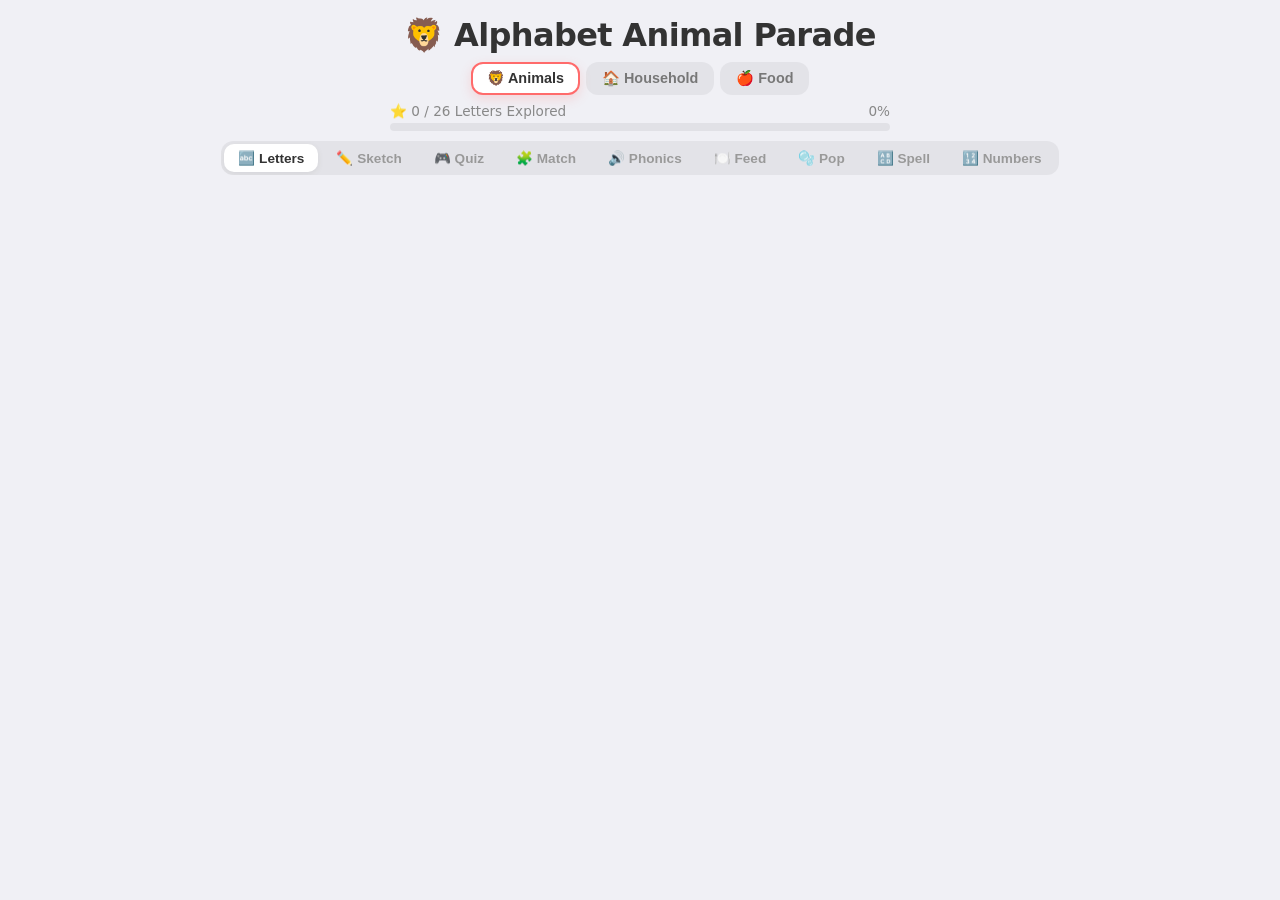
==== index.html @ fc4487af "Replace stickers with numbers learning hub" ====
<!DOCTYPE html>
<html lang="en">
<head>
  <meta charset="UTF-8">
  <meta name="viewport" content="width=device-width, initial-scale=1.0, user-scalable=no">
  <title>Alphabet Animal Parade</title>
  <style>
    /* ===== RESET & BASE ===== */
    *, *::before, *::after { margin: 0; padding: 0; box-sizing: border-box; }

    html, body {
      height: 100%;
      font-family: 'Segoe UI', 'SF Pro Display', system-ui, -apple-system, sans-serif;
      -webkit-tap-highlight-color: transparent;
      -webkit-user-select: none;
      user-select: none;
      background: #f0f0f5;
      overflow-x: hidden;
    }

    /* ===== PAGE TRANSITIONS ===== */
    .page.hidden { display: none; }

    /* ===== HOME PAGE ===== */
    .home-page {
      min-height: 100%;
      display: flex;
      flex-direction: column;
      align-items: center;
      padding: 1rem 1rem 2rem;
      position: relative;
    }

    .home-header { text-align: center; margin-bottom: 0.5rem; position: relative; z-index: 2; }

    .home-title {
      font-size: clamp(1.3rem, 3.5vw, 2rem);
      font-weight: 800;
      color: #333;
      letter-spacing: -0.02em;
    }

    .mode-switcher {
      display: flex; gap: 6px; justify-content: center; margin-top: 8px;
    }
    .mode-btn {
      padding: 6px 14px; border: 2px solid transparent;
      border-radius: 12px; font-size: clamp(0.7rem, 2vw, 0.9rem);
      font-weight: 700; color: #777; background: rgba(0,0,0,0.05);
      cursor: pointer; transition: all 0.2s ease;
    }
    .mode-btn.active {
      background: white; color: #333;
      border-color: #FF6B6B;
      box-shadow: 0 4px 12px rgba(255,107,107,0.2);
    }

    /* ===== PROGRESS BAR ===== */
    .progress-section {
      width: 100%; max-width: 500px;
      margin-bottom: 0.6rem; position: relative; z-index: 2;
    }

    .progress-label {
      font-size: clamp(0.65rem, 1.8vw, 0.85rem);
      color: #888; margin-bottom: 4px;
      display: flex; justify-content: space-between; align-items: center;
    }

    .progress-bar-bg {
      width: 100%; height: 8px;
      background: rgba(0,0,0,0.06); border-radius: 10px; overflow: hidden;
    }

    .progress-bar-fill {
      height: 100%;
      background: linear-gradient(90deg, #FF6B6B, #FFEAA7, #4ECDC4, #45B7D1, #BB8FCE);
      border-radius: 10px;
      transition: width 0.5s cubic-bezier(0.34, 1.56, 0.64, 1);
      background-size: 200% 100%;
      animation: shimmer 3s linear infinite;
    }

    @keyframes shimmer {
      0% { background-position: 200% 0; }
      100% { background-position: -200% 0; }
    }

    /* ===== TAB BAR ===== */
    .tab-bar {
      display: flex; gap: 4px;
      background: rgba(0,0,0,0.05); border-radius: 12px; padding: 3px;
      margin-bottom: 0.75rem; position: relative; z-index: 2;
      overflow-x: auto; max-width: 100%; white-space: nowrap;
      -webkit-overflow-scrolling: touch; scrollbar-width: none;
    }
    .tab-bar::-webkit-scrollbar { display: none; }

    .tab-btn {
      padding: 6px 14px; border: none; background: transparent;
      border-radius: 10px; font-size: clamp(0.65rem, 1.8vw, 0.85rem);
      font-weight: 700; color: #999; cursor: pointer; transition: all 0.25s ease;
      flex-shrink: 0; white-space: nowrap;
    }

    .tab-btn.active {
      background: white; color: #333;
      box-shadow: 0 2px 8px rgba(0,0,0,0.08);
    }

    /* ===== LETTER GRID ===== */
    .letter-grid {
      display: grid; grid-template-columns: repeat(4, 1fr);
      gap: clamp(6px, 1.5vw, 12px);
      width: 100%; max-width: 500px; position: relative; z-index: 2;
    }

    .letter-tile {
      aspect-ratio: 1; border-radius: clamp(10px, 2.5vw, 18px);
      display: flex; flex-direction: column; align-items: center; justify-content: center;
      cursor: pointer; transition: transform 0.2s ease, box-shadow 0.2s ease;
      box-shadow: 0 2px 8px rgba(0,0,0,0.06); position: relative; overflow: hidden;
      animation: tile-pop 0.4s cubic-bezier(0.34,1.56,0.64,1) backwards;
    }

    .letter-tile:hover { transform: scale(1.06); box-shadow: 0 6px 20px rgba(0,0,0,0.1); }
    .letter-tile:active { transform: scale(0.96); }

    .letter-tile .tile-letter {
      font-size: clamp(1.5rem, 5vw, 2.5rem); font-weight: 900;
      color: rgba(0,0,0,0.18); line-height: 1;
    }

    .letter-tile .tile-animal {
      font-size: clamp(0.4rem, 1.2vw, 0.6rem); font-weight: 600;
      color: rgba(0,0,0,0.2); text-transform: uppercase;
      letter-spacing: 0.04em; margin-top: 1px;
    }

    .letter-tile .tile-emoji {
      position: absolute; top: 3px; right: 4px;
      font-size: clamp(0.6rem, 1.8vw, 0.9rem); opacity: 0.4;
    }

    .letter-tile.visited::after {
      content: '⭐'; position: absolute; top: 2px; left: 3px;
      font-size: clamp(0.45rem, 1.2vw, 0.6rem);
    }

    @keyframes tile-pop {
      0% { opacity: 0; transform: scale(0.5); }
      100% { opacity: 1; transform: scale(1); }
    }

    /* ===== FLOATING BUBBLES ===== */
    .bubbles-container {
      position: fixed; inset: 0; pointer-events: none;
      z-index: 0; overflow: hidden;
    }

    .bubble {
      position: absolute; border-radius: 50%; opacity: 0.12;
      animation: float-up linear infinite;
    }

    @keyframes float-up {
      0% { transform: translateY(100vh) rotate(0deg) scale(0.5); opacity: 0; }
      10% { opacity: 0.12; }
      90% { opacity: 0.12; }
      100% { transform: translateY(-100px) rotate(360deg) scale(1); opacity: 0; }
    }

    /* ===== SKETCH SECTION ===== */
    .sketch-section {
      width: 100%; max-width: 500px;
      display: flex; flex-direction: column; align-items: center;
      position: relative; z-index: 2;
    }

    .sketch-section.hidden { display: none; }

    .sketch-header { text-align: center; margin-bottom: 0.4rem; }

    .sketch-prompt {
      font-size: clamp(0.85rem, 2.5vw, 1.1rem); font-weight: 700; color: #555;
    }

    .sketch-prompt .sketch-letter-highlight {
      font-size: clamp(1.2rem, 3.5vw, 1.6rem); font-weight: 900; color: #FF6B6B;
    }

    /* Sketch progress counter */
    .sketch-progress-info {
      display: flex; align-items: center; gap: 12px;
      margin-bottom: 0.5rem; flex-wrap: wrap; justify-content: center;
    }

    .sketch-progress-badge {
      background: rgba(0,0,0,0.05); border-radius: 20px;
      padding: 4px 14px; font-size: clamp(0.65rem, 1.7vw, 0.8rem);
      font-weight: 700; color: #888;
    }

    .sketch-progress-badge .accent { color: #FF6B6B; }

    /* Case toggle */
    .sketch-case-toggle {
      display: flex; background: rgba(0,0,0,0.05);
      border-radius: 10px; padding: 2px; gap: 2px; margin-bottom: 0.5rem;
    }

    .sketch-case-btn {
      padding: 5px 16px; border: none; background: transparent;
      border-radius: 8px; font-size: clamp(0.7rem, 1.8vw, 0.85rem);
      font-weight: 700; color: #aaa; cursor: pointer; transition: all 0.2s;
    }

    .sketch-case-btn.active {
      background: white; color: #555;
      box-shadow: 0 2px 6px rgba(0,0,0,0.06);
    }

    /* Canvas wrapper */
    .sketch-canvas-wrapper {
      position: relative;
      width: min(85vw, 400px); height: min(85vw, 400px);
      border-radius: 24px; overflow: hidden;
      box-shadow: 0 4px 20px rgba(0,0,0,0.08);
      background: white; margin-bottom: 0.5rem;
      touch-action: none;
      transition: box-shadow 0.3s ease;
    }

    .sketch-canvas-wrapper.verified {
      box-shadow: 0 4px 30px rgba(78, 205, 196, 0.4);
    }

    .sketch-canvas-wrapper.shake {
      animation: canvas-shake 0.5s ease;
    }

    @keyframes canvas-shake {
      0%, 100% { transform: translateX(0); }
      20% { transform: translateX(-6px); }
      40% { transform: translateX(6px); }
      60% { transform: translateX(-3px); }
      80% { transform: translateX(3px); }
    }

    /* Ghost letter guide behind the canvas */
    .sketch-guide-letter {
      position: absolute; inset: 0;
      display: flex; align-items: center; justify-content: center;
      font-weight: 500; color: rgba(0,0,0,0.08);
      font-size: min(60vw, 280px); line-height: 1;
      pointer-events: none; z-index: 1;
      transition: all 0.3s ease;
    }

    .sketch-guide-letter.lowercase { font-size: min(55vw, 260px); font-weight: 500; }

    .sketch-guide-letter.verified-glow {
      color: rgba(78, 205, 196, 0.15);
    }

    /* The actual drawing canvas */
    .sketch-canvas {
      position: absolute; inset: 0; z-index: 2; cursor: crosshair;
    }

    /* ===== COVERAGE METER ===== */
    .sketch-coverage-section {
      width: min(85vw, 400px); margin-bottom: 0.5rem;
    }

    .sketch-coverage-label {
      display: flex; justify-content: space-between; align-items: center;
      margin-bottom: 3px;
    }

    .sketch-coverage-label-text {
      font-size: clamp(0.6rem, 1.6vw, 0.75rem);
      font-weight: 700; color: #aaa;
    }

    .sketch-coverage-pct {
      font-size: clamp(0.7rem, 1.8vw, 0.85rem);
      font-weight: 800; color: #ccc;
      transition: color 0.3s ease;
    }

    .sketch-coverage-pct.good { color: #4ECDC4; }
    .sketch-coverage-pct.great { color: #2ECC71; }

    .sketch-coverage-track {
      width: 100%; height: 10px;
      background: rgba(0,0,0,0.06); border-radius: 10px;
      overflow: hidden; position: relative;
    }

    .sketch-coverage-fill {
      height: 100%; width: 0%;
      border-radius: 10px;
      transition: width 0.4s ease, background 0.4s ease;
      background: #FF6B6B;
    }

    .sketch-coverage-fill.good { background: #FECA57; }
    .sketch-coverage-fill.great { background: linear-gradient(90deg, #4ECDC4, #2ECC71); }

    /* Threshold marker */
    .sketch-coverage-threshold {
      position: absolute; top: -2px; bottom: -2px;
      width: 3px; background: rgba(0,0,0,0.15);
      border-radius: 2px; z-index: 1;
      /* positioned via JS */
    }

    .sketch-coverage-threshold::after {
      content: '⭐';
      position: absolute; top: -16px;
      left: 50%; transform: translateX(-50%);
      font-size: 0.6rem;
    }

    /* Feedback message */
    .sketch-feedback {
      font-size: clamp(0.7rem, 2vw, 0.9rem);
      font-weight: 700; color: #bbb;
      margin-bottom: 0.5rem; text-align: center;
      min-height: 1.3em;
      transition: color 0.3s ease;
    }

    .sketch-feedback.encouraging { color: #F0932B; }
    .sketch-feedback.almost { color: #FECA57; }
    .sketch-feedback.success { color: #2ECC71; }

    /* Toolbar */
    .sketch-toolbar {
      display: flex; align-items: center; gap: 8px;
      flex-wrap: wrap; justify-content: center; margin-bottom: 0.5rem;
    }

    .sketch-color-btn {
      width: 32px; height: 32px;
      border: 3px solid transparent; border-radius: 50%;
      cursor: pointer; transition: transform 0.2s, border-color 0.2s;
      box-shadow: 0 2px 6px rgba(0,0,0,0.1);
    }

    .sketch-color-btn:hover { transform: scale(1.15); }
    .sketch-color-btn:active { transform: scale(0.95); }
    .sketch-color-btn.active { border-color: #333; transform: scale(1.1); }

    .sketch-tool-divider {
      width: 1px; height: 24px;
      background: rgba(0,0,0,0.08); margin: 0 2px;
    }

    .sketch-action-btn {
      border: none; background: rgba(0,0,0,0.06);
      border-radius: 12px; padding: 8px 14px;
      font-size: clamp(0.65rem, 1.7vw, 0.8rem);
      font-weight: 700; color: #777; cursor: pointer;
      transition: background 0.2s, transform 0.2s; white-space: nowrap;
    }

    .sketch-action-btn:hover { background: rgba(0,0,0,0.1); }
    .sketch-action-btn:active { transform: scale(0.95); }

    .sketch-action-btn.skip {
      background: rgba(0,0,0,0.04); color: #bbb;
    }

    /* Celebration overlay */
    .sketch-celebration {
      position: absolute; inset: 0;
      background: rgba(255,255,255,0.88);
      backdrop-filter: blur(6px); -webkit-backdrop-filter: blur(6px);
      display: flex; flex-direction: column;
      align-items: center; justify-content: center;
      z-index: 10; border-radius: 24px;
      opacity: 0; pointer-events: none;
      transition: opacity 0.4s ease;
    }

    .sketch-celebration.visible { opacity: 1; pointer-events: auto; }

    .sketch-celebration .celeb-emoji { font-size: 3rem; margin-bottom: 0.3rem; }
    .sketch-celebration .celeb-text {
      font-size: clamp(1rem, 3vw, 1.3rem); font-weight: 800; color: #333;
    }
    .sketch-celebration .celeb-sub {
      font-size: clamp(0.7rem, 2vw, 0.9rem); color: #999; margin-top: 0.2rem;
    }
    .sketch-celebration .celeb-score {
      font-size: clamp(0.65rem, 1.8vw, 0.8rem);
      color: #4ECDC4; font-weight: 800; margin-top: 0.3rem;
    }

    /* ===== QUIZ SECTION ===== */
    .quiz-section {
      width: 100%; max-width: 500px;
      display: flex; flex-direction: column; align-items: center;
      position: relative; z-index: 2;
    }

    .quiz-section.hidden { display: none; }

    .quiz-score-bar {
      display: flex; gap: 1rem; margin-bottom: 1rem;
      font-size: clamp(0.75rem, 2vw, 1rem); font-weight: 700; color: #555;
    }

    .quiz-prompt { text-align: center; margin-bottom: 1.5rem; }

    .quiz-emoji { font-size: clamp(4rem, 14vw, 7rem); line-height: 1.1; margin-bottom: 0.5rem; }

    .quiz-question {
      font-size: clamp(1rem, 3vw, 1.5rem); font-weight: 700; color: #444;
    }

    .quiz-question .animal-name { color: #FF6B6B; }

    .quiz-choices {
      display: grid; grid-template-columns: 1fr 1fr;
      gap: clamp(8px, 2vw, 14px);
      width: 100%; max-width: 320px; margin-bottom: 1rem;
    }

    .quiz-choice {
      aspect-ratio: 1.2; border: none; border-radius: 16px;
      font-size: clamp(2rem, 7vw, 3.5rem); font-weight: 900;
      cursor: pointer; transition: transform 0.2s ease, box-shadow 0.2s ease;
      box-shadow: 0 3px 12px rgba(0,0,0,0.08);
      color: rgba(0,0,0,0.25);
      display: flex; align-items: center; justify-content: center;
    }

    .quiz-choice:hover { transform: scale(1.05); }
    .quiz-choice:active { transform: scale(0.95); }

    .quiz-choice.correct {
      background: #82E0AA !important; color: white !important;
      animation: quiz-correct 0.5s ease;
    }

    .quiz-choice.wrong { animation: quiz-wrong 0.4s ease; }

    @keyframes quiz-correct {
      0%, 100% { transform: scale(1); }
      50% { transform: scale(1.15); }
    }

    @keyframes quiz-wrong {
      0%, 100% { transform: translateX(0); }
      20% { transform: translateX(-8px); }
      40% { transform: translateX(8px); }
      60% { transform: translateX(-4px); }
      80% { transform: translateX(4px); }
    }

    .quiz-skip {
      border: none; background: rgba(0,0,0,0.05);
      padding: 8px 20px; border-radius: 20px;
      font-size: 0.8rem; color: #aaa; cursor: pointer; font-weight: 600;
    }

    .quiz-complete { text-align: center; padding: 2rem; }
    .quiz-complete .trophy { font-size: 4rem; margin-bottom: 0.5rem; }
    .quiz-complete h2 { font-size: 1.5rem; color: #333; margin-bottom: 0.5rem; }
    .quiz-complete p { color: #777; margin-bottom: 1rem; }

    .quiz-complete button {
      border: none;
      background: linear-gradient(135deg, #FF6B6B, #FFEAA7);
      color: white; font-weight: 800;
      padding: 12px 28px; border-radius: 25px;
      font-size: 1rem; cursor: pointer;
      box-shadow: 0 4px 15px rgba(255,107,107,0.3);
    }

    /* ===== MATCH SECTION ===== */
    .match-section {
      width: 100%; max-width: 500px; display: flex; flex-direction: column; align-items: center; position: relative; z-index: 2;
    }
    .match-section.hidden { display: none; }
    
    .match-header { text-align: center; margin-bottom: 0.5rem; width: 100%; }
    .match-mode-switcher {
      display: flex; gap: 6px; justify-content: center; margin-bottom: 0.75rem;
      flex-wrap: wrap;
    }
    .match-mode-btn {
      padding: 7px 14px; border: 2px solid transparent;
      border-radius: 12px; font-size: clamp(0.7rem, 2vw, 0.9rem);
      font-weight: 700; color: #777; background: rgba(0,0,0,0.05);
      cursor: pointer; transition: all 0.2s ease;
    }
    .match-mode-btn.active {
      background: white; color: #333;
      border-color: #FF6B6B;
      box-shadow: 0 4px 12px rgba(255,107,107,0.2);
    }
    .match-instructions { 
      font-size: 0.9rem; font-weight: 600; color: #777; margin-bottom: 1rem;
      background: rgba(255,107,107,0.1); padding: 8px 16px; border-radius: 20px;
      border: 1px dashed #FF6B6B;
    }
    .match-score { font-size: 1.1rem; font-weight: 700; color: #555; margin-bottom: 0.5rem; }
    
    .match-grid {
      display: grid; grid-template-columns: repeat(4, 1fr); gap: clamp(8px, 2vw, 14px); width: 100%; max-width: 420px;
      perspective: 1000px; margin-bottom: 1rem;
    }
    .match-card {
      aspect-ratio: 1; position: relative; cursor: pointer; transform-style: preserve-3d;
      transition: transform 0.5s cubic-bezier(0.4, 0.2, 0.2, 1);
    }
    .match-card.flipped { transform: rotateY(180deg); }
    .match-card.matched { opacity: 0; pointer-events: none; transition: opacity 0.5s 0.2s, transform 0.5s; }
    
    .match-card-front, .match-card-back {
      position: absolute; width: 100%; height: 100%; backface-visibility: hidden; border-radius: 16px;
      display: flex; align-items: center; justify-content: center; flex-direction: column;
      box-shadow: 0 3px 12px rgba(0,0,0,0.08);
    }
    .match-card-front {
      background: linear-gradient(135deg, #A8D5A2, #4ECDC4);
      font-size: 2rem; color: white; background-size: 200% 100%; animation: shimmer 3s linear infinite;
    }
    .match-card-front::after { content: '❓'; opacity: 0.5; }
    .match-card-back { background: white; transform: rotateY(180deg); border: 3px solid #eee; }
    .match-card .card-text { font-size: clamp(1.6rem, 5vw, 2.5rem); font-weight: 900; color: #444; line-height: 1; }
    .match-card .card-sub { font-size: clamp(0.55rem, 1.5vw, 0.8rem); font-weight: 700; color: rgba(0,0,0,0.3); margin-top: 4px; text-transform: uppercase; }

    /* ===== PHONICS / FEED / POP ===== */
    .phonics-section, .feed-section, .pop-section {
      width: 100%; max-width: 500px;
      display: flex; flex-direction: column; align-items: center;
      position: relative; z-index: 2;
    }
    .phonics-section.hidden, .feed-section.hidden, .pop-section.hidden { display: none; }

    .activity-score-bar {
      display: flex; gap: 0.8rem; flex-wrap: wrap; justify-content: center;
      margin-bottom: 0.8rem; font-size: clamp(0.72rem, 2vw, 0.95rem);
      font-weight: 700; color: #666;
    }

    .phonics-card, .feed-card, .pop-card {
      width: 100%; background: rgba(255,255,255,0.82);
      backdrop-filter: blur(6px); -webkit-backdrop-filter: blur(6px);
      border-radius: 24px; padding: 1rem; box-shadow: 0 6px 24px rgba(0,0,0,0.08);
      text-align: center;
    }

    .phonics-sound-btn, .feed-replay-btn, .pop-replay-btn {
      border: none; border-radius: 20px; padding: 10px 18px;
      font-size: clamp(0.9rem, 2.4vw, 1rem); font-weight: 800;
      color: white; background: linear-gradient(135deg, #FF6B6B, #FFA07A);
      box-shadow: 0 6px 18px rgba(255,107,107,0.25); cursor: pointer;
      margin-bottom: 1rem;
    }

    .phonics-prompt, .feed-prompt, .pop-prompt {
      font-size: clamp(1rem, 3vw, 1.35rem); font-weight: 800; color: #444;
      margin-bottom: 0.8rem;
    }

    .phonics-hint, .feed-hint, .pop-hint {
      font-size: clamp(0.8rem, 2vw, 0.95rem); color: #888; margin-bottom: 1rem;
    }

    .phonics-choices, .feed-choices {
      display: grid; grid-template-columns: repeat(2, 1fr); gap: 12px;
      width: 100%; max-width: 340px; margin: 0 auto 0.75rem;
    }

    .phonics-choice, .feed-choice {
      aspect-ratio: 1.25; border: none; border-radius: 18px; cursor: pointer;
      font-size: clamp(2rem, 7vw, 3.3rem); font-weight: 900; color: rgba(0,0,0,0.28);
      box-shadow: 0 4px 14px rgba(0,0,0,0.09); transition: transform 0.18s ease, box-shadow 0.18s ease;
      display: flex; align-items: center; justify-content: center;
    }
    .phonics-choice:active, .feed-choice:active { transform: scale(0.95); }
    .phonics-choice.correct, .feed-choice.correct { background: #82E0AA !important; color: white !important; }
    .phonics-choice.wrong, .feed-choice.wrong { animation: quiz-wrong 0.4s ease; }

    .phonics-reveal {
      margin-top: 0.5rem; font-size: clamp(0.95rem, 2.4vw, 1.1rem); color: #666; font-weight: 700;
    }
    .phonics-reveal .big { display: block; font-size: clamp(3rem, 10vw, 4.5rem); margin-bottom: 0.2rem; }

    .feed-animal-wrap {
      position: relative; margin: 0 auto 1rem; width: min(78vw, 280px); height: min(78vw, 280px);
      display: flex; align-items: center; justify-content: center;
    }
    .feed-animal {
      width: 100%; height: 100%; border-radius: 28px;
      background: linear-gradient(180deg, rgba(255,255,255,0.9), rgba(255,255,255,0.72));
      display: flex; flex-direction: column; align-items: center; justify-content: center;
      box-shadow: inset 0 0 0 3px rgba(255,255,255,0.4), 0 8px 24px rgba(0,0,0,0.08);
      transition: transform 0.25s ease, box-shadow 0.25s ease;
    }
    .feed-animal.happy { transform: scale(1.06); box-shadow: 0 10px 28px rgba(78,205,196,0.32); }
    .feed-animal .emoji { font-size: clamp(4.5rem, 18vw, 7rem); line-height: 1; }
    .feed-animal .name { margin-top: 0.5rem; font-size: clamp(1rem, 2.8vw, 1.2rem); font-weight: 800; color: #555; }
    .feed-mouth {
      position: absolute; bottom: 26%; right: 18%; width: clamp(42px, 10vw, 58px); height: clamp(42px, 10vw, 58px);
      border-radius: 50%; background: rgba(255,107,107,0.18); border: 3px dashed rgba(255,107,107,0.45);
      display: flex; align-items: center; justify-content: center; color: #FF6B6B; font-weight: 900;
      transform: rotate(-10deg);
    }
    .feed-mouth.eat { animation: feed-bite 0.45s ease; }

    @keyframes feed-bite {
      0%, 100% { transform: rotate(-10deg) scale(1); }
      50% { transform: rotate(-10deg) scale(1.18); }
    }

    .pop-playfield {
      position: relative; width: 100%; max-width: 420px; height: 420px; overflow: hidden;
      border-radius: 28px; background: linear-gradient(180deg, #BCEBFF 0%, #EAFBFF 55%, #F8FFFF 100%);
      box-shadow: inset 0 -40px 0 rgba(255,255,255,0.45), 0 8px 24px rgba(0,0,0,0.08);
      margin: 0 auto;
    }
    .pop-bubble-btn {
      position: absolute; width: 74px; height: 74px; border-radius: 50%; border: none; cursor: pointer;
      background: radial-gradient(circle at 30% 25%, rgba(255,255,255,0.95), rgba(255,255,255,0.6) 26%, rgba(125,200,255,0.55) 65%, rgba(85,175,240,0.75) 100%);
      box-shadow: inset -6px -10px 16px rgba(255,255,255,0.3), 0 8px 18px rgba(69,183,209,0.22);
      color: #245; font-size: 2rem; font-weight: 900;
      display: flex; align-items: center; justify-content: center;
      animation: pop-float linear forwards;
    }
    .pop-bubble-btn::before {
      content: ''; position: absolute; width: 16px; height: 16px; border-radius: 50%;
      background: rgba(255,255,255,0.75); top: 12px; left: 16px;
    }
    .pop-bubble-btn.wrong { animation: quiz-wrong 0.35s ease; }
    .pop-bubble-btn.popped { transform: scale(1.2); opacity: 0; transition: all 0.2s ease; }
    .pop-splash {
      position: absolute; pointer-events: none; font-size: 1.4rem; transform: translate(-50%, -50%);
      animation: pop-splash-rise 0.5s ease forwards;
    }

    /* ===== NUMBERS HUB ===== */
    .numbers-section {
      width: 100%; max-width: 500px;
      display: flex; flex-direction: column; align-items: center;
      position: relative; z-index: 2;
    }
    .numbers-section.hidden { display: none; }

    .numbers-shell {
      width: 100%; background: rgba(255,255,255,0.82);
      backdrop-filter: blur(6px); -webkit-backdrop-filter: blur(6px);
      border-radius: 24px; padding: 1rem; box-shadow: 0 6px 24px rgba(0,0,0,0.08);
    }
    .numbers-title { text-align: center; font-size: clamp(1.1rem, 3vw, 1.5rem); font-weight: 900; color: #444; margin-bottom: 0.35rem; }
    .numbers-subtitle { text-align: center; color: #888; font-size: clamp(0.8rem, 2vw, 0.95rem); margin-bottom: 0.9rem; }
    .numbers-mode-switcher {
      display: flex; gap: 6px; justify-content: center; flex-wrap: wrap; margin-bottom: 1rem;
    }
    .numbers-mode-btn {
      padding: 7px 14px; border: 2px solid transparent; border-radius: 12px;
      font-size: clamp(0.7rem, 2vw, 0.9rem); font-weight: 700; color: #777;
      background: rgba(0,0,0,0.05); cursor: pointer; transition: all 0.2s ease;
    }
    .numbers-mode-btn.active {
      background: white; color: #333; border-color: #45B7D1; box-shadow: 0 4px 12px rgba(69,183,209,0.18);
    }
    .numbers-score-bar {
      display: flex; gap: 0.8rem; justify-content: center; flex-wrap: wrap; margin-bottom: 0.9rem;
      font-size: clamp(0.72rem, 2vw, 0.95rem); color: #666; font-weight: 700;
    }
    .numbers-prompt { text-align: center; font-size: clamp(1rem, 3vw, 1.3rem); font-weight: 800; color: #444; margin-bottom: 0.65rem; }
    .numbers-hint { text-align: center; font-size: clamp(0.8rem, 2vw, 0.95rem); color: #888; margin-bottom: 1rem; }
    .numbers-big-display { text-align: center; font-size: clamp(4rem, 16vw, 7rem); line-height: 1; margin-bottom: 0.8rem; }
    .numbers-choices {
      display: grid; grid-template-columns: repeat(2, 1fr); gap: 12px; max-width: 340px; margin: 0 auto 0.9rem;
    }
    .numbers-choice {
      aspect-ratio: 1.25; border: none; border-radius: 18px; cursor: pointer; box-shadow: 0 4px 14px rgba(0,0,0,0.09);
      font-size: clamp(2rem, 7vw, 3.2rem); font-weight: 900; color: rgba(0,0,0,0.3); transition: transform 0.18s ease;
      display: flex; align-items: center; justify-content: center; background: white;
    }
    .numbers-choice:active { transform: scale(0.95); }
    .numbers-choice.correct { background: #82E0AA !important; color: white !important; }
    .numbers-choice.wrong { animation: quiz-wrong 0.4s ease; }
    .numbers-count-row {
      display: flex; flex-wrap: wrap; justify-content: center; gap: 10px; margin-bottom: 1rem; min-height: 86px;
    }
    .numbers-count-item { font-size: clamp(2.5rem, 10vw, 4rem); line-height: 1; }
    .numbers-reveal { text-align: center; min-height: 1.6em; color: #666; font-weight: 700; }
    .numbers-match-grid {
      display: grid; grid-template-columns: repeat(3, 1fr); gap: 12px; max-width: 360px; margin: 0 auto 1rem; perspective: 1000px;
    }
    .numbers-match-card {
      aspect-ratio: 1; position: relative; cursor: pointer; transform-style: preserve-3d; transition: transform 0.5s cubic-bezier(0.4, 0.2, 0.2, 1);
    }
    .numbers-match-card.flipped { transform: rotateY(180deg); }
    .numbers-match-card.matched { opacity: 0; pointer-events: none; transition: opacity 0.4s ease; }
    .numbers-match-front, .numbers-match-back {
      position: absolute; inset: 0; border-radius: 18px; backface-visibility: hidden; display: flex; align-items: center; justify-content: center; flex-direction: column;
      box-shadow: 0 4px 14px rgba(0,0,0,0.09);
    }
    .numbers-match-front { background: linear-gradient(135deg, #A8D5FF, #8CE0D1); color: white; font-size: 2rem; }
    .numbers-match-front::after { content: '🔢'; opacity: 0.7; }
    .numbers-match-back { background: white; transform: rotateY(180deg); border: 3px solid #eef6fb; }
    .numbers-match-text { font-size: clamp(1.7rem, 6vw, 2.6rem); font-weight: 900; color: #446; line-height: 1.1; text-align: center; }
    .numbers-match-qty { letter-spacing: 1px; }
    .numbers-trace-wrap { display: flex; flex-direction: column; align-items: center; }
    .numbers-trace-canvas-wrap {
      position: relative; width: min(82vw, 360px); height: min(82vw, 360px); border-radius: 24px; overflow: hidden;
      background: white; box-shadow: 0 4px 20px rgba(0,0,0,0.08); margin-bottom: 0.75rem; touch-action: none;
    }
    .numbers-trace-guide {
      position: absolute; inset: 0; display: flex; align-items: center; justify-content: center; font-size: min(55vw, 250px);
      color: rgba(0,0,0,0.08); font-weight: 800; pointer-events: none;
    }
    .numbers-trace-canvas { position: absolute; inset: 0; z-index: 2; }
    .numbers-trace-toolbar { display: flex; gap: 8px; flex-wrap: wrap; justify-content: center; }

    @keyframes pop-float {
      from { transform: translateY(0); }
      to { transform: translateY(-500px); }
    }

    @keyframes pop-splash-rise {
      0% { opacity: 1; transform: translate(-50%, -50%) scale(0.7); }
      100% { opacity: 0; transform: translate(-50%, -120%) scale(1.3); }
    }

    /* ===== SPELL SECTION ===== */
    .spell-section {
      width: 100%; max-width: 500px; display: flex; flex-direction: column; align-items: center; position: relative; z-index: 2;
    }
    .spell-section.hidden { display: none; }
    
    .spell-header { margin-bottom: 1rem; text-align: center; }
    .spell-prompt { font-size: 1.1rem; font-weight: 700; color: #555; }
    
    .spell-target-img { font-size: clamp(4rem, 14vw, 7rem); margin-bottom: 1rem; animation: bounce 2s infinite; }
    
    .spell-slots { display: flex; gap: 10px; margin-bottom: 2rem; }
    .spell-slot {
      width: clamp(40px, 12vw, 60px); height: clamp(50px, 15vw, 75px);
      border-bottom: 4px solid #ccc; display: flex; align-items: center; justify-content: center;
      font-size: clamp(2rem, 6vw, 3rem); font-weight: 900; color: #444;
    }
    .spell-slot.filled { border-bottom-color: #FF6B6B; }
    .spell-slot.wrong { animation: canvas-shake 0.4s ease; border-bottom-color: #E74C3C; color: #E74C3C; }
    
    .spell-letters { display: flex; gap: 8px; flex-wrap: wrap; justify-content: center; max-width: 320px; }
    .spell-letter-btn {
      width: clamp(45px, 14vw, 65px); height: clamp(45px, 14vw, 65px);
      border: none; border-radius: 12px; background: white; box-shadow: 0 4px 10px rgba(0,0,0,0.1);
      font-size: clamp(1.8rem, 5vw, 2.5rem); font-weight: 800; color: #333;
      cursor: pointer; transition: transform 0.2s, opacity 0.2s;
    }
    .spell-letter-btn:active { transform: scale(0.9); }
    .spell-letter-btn.used { opacity: 0; pointer-events: none; transform: scale(0); }

    /* ===== DETAIL PAGE ===== */
    .detail-page {
      position: fixed; inset: 0;
      display: flex; flex-direction: column;
      z-index: 100; overflow: hidden;
      transition: background-color 0.4s ease;
    }

    .detail-page.hidden { display: none; }

    .detail-page.opening {
      animation: detail-open 0.35s cubic-bezier(0.34,1.56,0.64,1) forwards;
    }

    @keyframes detail-open {
      0% { opacity: 0; transform: scale(0.85); }
      100% { opacity: 1; transform: scale(1); }
    }

    /* Habitat scene background */
    .habitat-scene { position: absolute; inset: 0; z-index: 0; overflow: hidden; }

    .habitat-scene .scene-sky {
      position: absolute; top: 0; left: 0; right: 0; height: 55%;
    }

    .habitat-scene .scene-ground {
      position: absolute; bottom: 0; left: 0; right: 0; height: 50%;
    }

    .scene-elements {
      position: absolute; inset: 0; pointer-events: none; z-index: 1;
    }

    .scene-element {
      position: absolute; font-size: clamp(1.2rem, 4vw, 2.5rem);
      opacity: 0.25; animation: scene-sway 4s ease-in-out infinite alternate;
    }

    @keyframes scene-sway {
      0% { transform: translateX(0) rotate(-2deg); }
      100% { transform: translateX(5px) rotate(2deg); }
    }

    /* Detail top bar */
    .detail-top-bar {
      width: 100%; display: flex; align-items: center;
      justify-content: space-between;
      padding: 0.8rem 1rem; position: relative; z-index: 20;
    }

    .detail-back-btn {
      border: none; background: rgba(255,255,255,0.35);
      backdrop-filter: blur(8px); -webkit-backdrop-filter: blur(8px);
      border-radius: 12px; padding: 8px 14px;
      font-size: 0.8rem; font-weight: 700;
      color: rgba(0,0,0,0.35); cursor: pointer;
      transition: background 0.2s, transform 0.2s;
    }

    .detail-back-btn:hover { background: rgba(255,255,255,0.55); }
    .detail-back-btn:active { transform: scale(0.95); }

    .detail-nav-group { display: flex; gap: 6px; }

    .detail-nav {
      width: 40px; height: 40px; border: none;
      background: rgba(255,255,255,0.35);
      backdrop-filter: blur(8px); -webkit-backdrop-filter: blur(8px);
      border-radius: 50%; font-size: 1rem;
      color: rgba(0,0,0,0.3); cursor: pointer;
      display: flex; align-items: center; justify-content: center;
      transition: background 0.2s, transform 0.2s;
    }

    .detail-nav:hover { background: rgba(255,255,255,0.55); transform: scale(1.1); }
    .detail-nav:active { transform: scale(0.95); }
    .detail-nav:disabled { opacity: 0.15; pointer-events: none; }

    /* Detail content area */
    .detail-content {
      flex: 1; display: flex; flex-direction: column;
      align-items: center; justify-content: center;
      padding: 0 1.5rem 1.5rem; gap: 0.35rem;
      width: 100%; max-width: 500px; margin: 0 auto;
      cursor: pointer; position: relative; z-index: 10;
    }

    .detail-letters { text-align: center; line-height: 1; }

    .detail-upper {
      font-size: clamp(4.5rem, 18vw, 9rem); font-weight: 900;
      color: rgba(0,0,0,0.1);
    }

    .detail-lower {
      font-size: clamp(2.2rem, 9vw, 4.5rem); font-weight: 700;
      color: rgba(0,0,0,0.07); margin-top: -0.3em;
    }

    .detail-letters.bounce { animation: bounce 0.6s ease; }

    @keyframes bounce {
      0%, 100% { transform: translateY(0); }
      30% { transform: translateY(-20px); }
      50% { transform: translateY(-10px); }
      70% { transform: translateY(-5px); }
    }

    .detail-emoji-wrapper {
      width: clamp(100px, 30vw, 160px); height: clamp(100px, 30vw, 160px);
      border-radius: 50%; overflow: hidden;
      background: rgba(255,255,255,0.35);
      backdrop-filter: blur(10px); -webkit-backdrop-filter: blur(10px);
      box-shadow: 0 8px 30px rgba(0,0,0,0.08);
      display: flex; align-items: center; justify-content: center;
      opacity: 0; transform: scale(0.4);
      transition: opacity 0.5s cubic-bezier(0.34,1.56,0.64,1),
                  transform 0.5s cubic-bezier(0.34,1.56,0.64,1);
    }

    .detail-emoji-wrapper.visible { opacity: 1; transform: scale(1); }

    .detail-emoji-display { font-size: clamp(3rem, 12vw, 5.5rem); line-height: 1; }

    .detail-animal-name {
      font-size: clamp(1.1rem, 3.5vw, 1.8rem); font-weight: 800;
      color: rgba(0,0,0,0.5); opacity: 0; transform: translateY(10px);
      transition: opacity 0.4s ease 0.15s, transform 0.4s ease 0.15s;
      text-align: center;
    }

    .detail-animal-name.visible { opacity: 1; transform: translateY(0); }

    .detail-phonics {
      font-size: clamp(0.7rem, 2vw, 0.95rem); color: rgba(0,0,0,0.25);
      font-weight: 600; opacity: 0; transition: opacity 0.4s ease 0.25s;
    }

    .detail-phonics.visible { opacity: 1; }

    .detail-fact {
      background: rgba(255,255,255,0.5);
      backdrop-filter: blur(8px); -webkit-backdrop-filter: blur(8px);
      border-radius: 16px; padding: 10px 16px;
      max-width: 340px; text-align: center;
      font-size: clamp(0.7rem, 2vw, 0.9rem);
      color: rgba(0,0,0,0.45); font-weight: 600; line-height: 1.4;
      opacity: 0; transform: translateY(10px);
      transition: opacity 0.4s ease 0.3s, transform 0.4s ease 0.3s;
      position: relative;
    }

    .detail-fact.visible { opacity: 1; transform: translateY(0); }
    .detail-fact::before {
      content: '💡'; position: absolute; top: -10px;
      left: 50%; transform: translateX(-50%); font-size: 0.9rem;
    }

    .detail-habitat-card {
      background: rgba(255,255,255,0.45);
      backdrop-filter: blur(8px); -webkit-backdrop-filter: blur(8px);
      border-radius: 16px; padding: 10px 16px;
      max-width: 340px; width: 100%;
      opacity: 0; transform: translateY(10px);
      transition: opacity 0.4s ease 0.35s, transform 0.4s ease 0.35s;
    }

    .detail-habitat-card.visible { opacity: 1; transform: translateY(0); }

    .habitat-card-title {
      font-size: clamp(0.6rem, 1.5vw, 0.72rem); font-weight: 800;
      text-transform: uppercase; letter-spacing: 0.08em;
      color: rgba(0,0,0,0.2); margin-bottom: 4px;
    }

    .habitat-card-body { display: flex; align-items: center; gap: 10px; }
    .habitat-card-icon { font-size: 1.8rem; }
    .habitat-card-info { flex: 1; }

    .habitat-card-name {
      font-size: clamp(0.8rem, 2vw, 1rem); font-weight: 800;
      color: rgba(0,0,0,0.5);
    }

    .habitat-card-region {
      font-size: clamp(0.55rem, 1.4vw, 0.72rem); font-weight: 600;
      color: rgba(0,0,0,0.25);
    }

    .habitat-card-desc {
      font-size: clamp(0.6rem, 1.5vw, 0.75rem); color: rgba(0,0,0,0.3);
      font-weight: 600; line-height: 1.3; margin-top: 4px;
    }

    .detail-actions {
      display: flex; gap: 8px; margin-top: 0.2rem;
      opacity: 0; transition: opacity 0.4s ease 0.4s;
      flex-wrap: wrap; justify-content: center;
    }

    .detail-actions.visible { opacity: 1; }

    .action-btn {
      border: none; background: rgba(255,255,255,0.45);
      backdrop-filter: blur(8px); -webkit-backdrop-filter: blur(8px);
      border-radius: 14px; padding: 10px 14px;
      font-size: clamp(0.6rem, 1.6vw, 0.8rem); font-weight: 700;
      color: rgba(0,0,0,0.4); cursor: pointer;
      transition: background 0.2s, transform 0.2s; white-space: nowrap;
    }

    .action-btn:hover { background: rgba(255,255,255,0.65); }
    .action-btn:active { transform: scale(0.95); }

    .back-hint {
      font-size: clamp(0.55rem, 1.5vw, 0.75rem);
      color: rgba(0,0,0,0.15); margin-top: 0.4rem; pointer-events: none;
    }

    /* ===== STAR BURST ===== */
    .star-burst {
      position: fixed; pointer-events: none; z-index: 300;
      font-size: 1.5rem;
      animation: star-fly 0.8s cubic-bezier(0.34,1.56,0.64,1) forwards;
    }

    @keyframes star-fly {
      0% { transform: scale(0) rotate(0deg); opacity: 1; }
      50% { transform: scale(1.5) rotate(180deg); opacity: 1; }
      100% { transform: scale(0.5) rotate(360deg) translateY(-60px); opacity: 0; }
    }

    /* ===== CONFETTI ===== */
    .confetti-piece {
      position: fixed; top: -10px; width: 10px; height: 10px;
      border-radius: 2px; z-index: 200; pointer-events: none;
      animation: confetti-fall linear forwards;
    }

    @keyframes confetti-fall {
      0% { transform: translateY(0) rotate(0deg); opacity: 1; }
      100% { transform: translateY(100vh) rotate(720deg); opacity: 0; }
    }

    /* ===== COMPLETION MODAL ===== */
    .completion-overlay {
      position: fixed; inset: 0; background: rgba(0,0,0,0.4);
      z-index: 500; display: flex; align-items: center; justify-content: center;
      opacity: 0; transition: opacity 0.4s ease;
    }

    .completion-overlay.visible { opacity: 1; }
    .completion-overlay.hidden { display: none; }

    .completion-modal {
      background: white; border-radius: 28px;
      padding: 2rem 1.5rem; text-align: center;
      max-width: 340px; width: 90%;
      box-shadow: 0 20px 60px rgba(0,0,0,0.15);
      transform: scale(0.8);
      transition: transform 0.4s cubic-bezier(0.34,1.56,0.64,1);
    }

    .completion-overlay.visible .completion-modal { transform: scale(1); }
    .completion-modal .trophy { font-size: 4rem; }
    .completion-modal h2 { font-size: 1.4rem; color: #333; margin: 0.5rem 0 0.3rem; }
    .completion-modal p { font-size: 0.9rem; color: #888; margin-bottom: 1rem; }

    .completion-modal button {
      border: none;
      background: linear-gradient(135deg, #FF6B6B, #FFEAA7, #4ECDC4);
      background-size: 200% 100%;
      animation: shimmer 3s linear infinite;
      color: white; font-weight: 800;
      padding: 12px 28px; border-radius: 25px;
      font-size: 1rem; cursor: pointer;
      box-shadow: 0 4px 15px rgba(255,107,107,0.3);
    }

    /* ===== STICKER BOOK ===== */
    .sticker-section {
      width: 100%; max-width: 500px;
      display: flex; flex-direction: column; align-items: center;
      position: relative; z-index: 2;
    }

    .sticker-section.hidden { display: none; }

    .sticker-header { text-align: center; margin-bottom: 0.5rem; }

    .sticker-title {
      font-size: clamp(1rem, 3vw, 1.3rem); font-weight: 800; color: #444;
    }

    .sticker-subtitle {
      font-size: clamp(0.65rem, 1.8vw, 0.8rem); color: #999; font-weight: 600;
    }

    /* Scene selector buttons */
    .scene-selector {
      display: flex; gap: 4px; flex-wrap: wrap; justify-content: center;
      margin-bottom: 0.5rem;
    }

    .scene-btn {
      padding: 5px 10px; border: 2px solid transparent;
      border-radius: 10px; background: rgba(0,0,0,0.04);
      font-size: clamp(0.6rem, 1.6vw, 0.75rem); font-weight: 700;
      color: #888; cursor: pointer; transition: all 0.2s;
    }

    .scene-btn:hover { background: rgba(0,0,0,0.08); }
    .scene-btn:active { transform: scale(0.95); }

    .scene-btn.active {
      background: white; color: #444;
      border-color: rgba(0,0,0,0.1);
      box-shadow: 0 2px 8px rgba(0,0,0,0.06);
    }

    /* Sticker canvas area */
    .sticker-canvas-area {
      width: min(92vw, 480px); height: min(60vw, 320px);
      border-radius: 20px; overflow: hidden;
      position: relative; cursor: pointer;
      box-shadow: 0 4px 20px rgba(0,0,0,0.08);
      margin-bottom: 0.5rem;
      transition: background 0.5s ease;
      touch-action: none;
    }

    .sticker-scene-bg {
      position: absolute; inset: 0; z-index: 0;
      transition: all 0.5s ease;
    }

    .sticker-scene-bg .scene-deco {
      position: absolute; font-size: clamp(1.2rem, 3.5vw, 2rem);
      opacity: 0.5; pointer-events: none;
      animation: scene-sway 5s ease-in-out infinite alternate;
    }

    .sticker-placed-layer {
      position: absolute; inset: 0; z-index: 2;
    }

    .sticker-empty-hint {
      position: absolute; inset: 0; z-index: 1;
      display: flex; align-items: center; justify-content: center;
      font-size: clamp(0.7rem, 2vw, 0.9rem);
      color: rgba(255,255,255,0.6); font-weight: 700;
      text-shadow: 0 1px 3px rgba(0,0,0,0.1);
      pointer-events: none;
      transition: opacity 0.3s ease;
    }

    .sticker-empty-hint.hidden { opacity: 0; }

    /* Placed sticker items */
    .placed-sticker {
      position: absolute; z-index: 3;
      font-size: clamp(2rem, 6vw, 3rem);
      cursor: grab; user-select: none;
      transform: translate(-50%, -50%) scale(0);
      animation: sticker-pop 0.4s cubic-bezier(0.34,1.56,0.64,1) forwards;
      filter: drop-shadow(0 2px 4px rgba(0,0,0,0.15));
      transition: filter 0.2s;
    }

    .placed-sticker:active {
      cursor: grabbing;
      filter: drop-shadow(0 4px 8px rgba(0,0,0,0.25));
    }

    .placed-sticker.wiggle {
      animation: sticker-wiggle 0.3s ease;
    }

    @keyframes sticker-pop {
      0% { transform: translate(-50%, -50%) scale(0) rotate(-15deg); }
      60% { transform: translate(-50%, -50%) scale(1.2) rotate(5deg); }
      100% { transform: translate(-50%, -50%) scale(1) rotate(0deg); }
    }

    @keyframes sticker-wiggle {
      0%, 100% { transform: translate(-50%, -50%) scale(1) rotate(0deg); }
      25% { transform: translate(-50%, -50%) scale(1.1) rotate(-5deg); }
      75% { transform: translate(-50%, -50%) scale(1.1) rotate(5deg); }
    }

    /* Action bar */
    .sticker-actions {
      display: flex; gap: 8px; align-items: center;
      justify-content: center; margin-bottom: 0.5rem;
      flex-wrap: wrap;
    }

    .sticker-count {
      font-size: clamp(0.6rem, 1.6vw, 0.75rem);
      font-weight: 700; color: #aaa;
      background: rgba(0,0,0,0.04);
      padding: 4px 12px; border-radius: 12px;
    }

    /* Animal sticker tray */
    .sticker-tray {
      display: grid;
      grid-template-columns: repeat(7, 1fr);
      gap: clamp(4px, 1vw, 8px);
      width: 100%; max-width: 480px;
      padding: 0.3rem;
    }

    .sticker-tray-item {
      aspect-ratio: 1; border-radius: clamp(8px, 2vw, 14px);
      border: 2px solid transparent;
      background: rgba(0,0,0,0.03);
      display: flex; flex-direction: column;
      align-items: center; justify-content: center;
      cursor: pointer; transition: all 0.2s ease;
      gap: 1px;
    }

    .sticker-tray-item:hover {
      background: rgba(0,0,0,0.06);
      transform: scale(1.08);
    }

    .sticker-tray-item:active { transform: scale(0.92); }

    .sticker-tray-item.selected {
      border-color: #FF6B6B;
      background: rgba(255,107,107,0.08);
      transform: scale(1.1);
      box-shadow: 0 2px 10px rgba(255,107,107,0.2);
    }

    .sticker-tray-item .tray-emoji {
      font-size: clamp(1.1rem, 3.5vw, 1.6rem); line-height: 1;
    }

    .sticker-tray-item .tray-label {
      font-size: clamp(0.35rem, 1vw, 0.5rem);
      font-weight: 700; color: rgba(0,0,0,0.3);
      text-transform: uppercase; letter-spacing: 0.02em;
    }

    /* ===== RESPONSIVE ===== */
    @media (min-width: 500px) { .letter-grid { grid-template-columns: repeat(5, 1fr); } }
    @media (min-width: 700px) {
      .letter-grid { grid-template-columns: repeat(6, 1fr); max-width: 650px; }
      .detail-nav { width: 48px; height: 48px; font-size: 1.2rem; }
    }
    @media (min-width: 1024px) { .letter-grid { grid-template-columns: repeat(7, 1fr); max-width: 780px; } }

    @media (max-height: 650px) {
      .detail-upper { font-size: 3.5rem; }
      .detail-lower { font-size: 1.8rem; }
      .detail-emoji-wrapper { width: 80px; height: 80px; }
      .detail-emoji-display { font-size: 2.5rem; }
      .detail-fact { padding: 6px 12px; }
      .detail-habitat-card { padding: 6px 12px; }
    }

    @media (max-height: 500px) {
      .detail-letters { display: flex; align-items: baseline; gap: 0.3rem; }
      .detail-lower { margin-top: 0; }
    }
  </style>
</head>
<body>

<!-- ===== FLOATING BUBBLES ===== -->
<div class="bubbles-container" id="bubblesContainer"></div>

<!-- ===== HOME PAGE ===== -->
<div class="home-page page" id="homePage">
  <div class="home-header">
    <h1 class="home-title" id="modeTitle">🦁 Alphabet Animal Parade</h1>
    <div class="mode-switcher" style="margin-top: 8px; display: flex; gap: 6px; justify-content: center;">
      <button class="mode-btn active" id="btnModeAnimals" onclick="switchMode('animals')">🦁 Animals</button>
      <button class="mode-btn" id="btnModeHousehold" onclick="switchMode('household')">🏠 Household</button>
      <button class="mode-btn" id="btnModeFood" onclick="switchMode('food')">🍎 Food</button>
    </div>
  </div>

  <!-- Progress -->
  <div class="progress-section">
    <div class="progress-label">
      <span id="progressText">⭐ 0 / 26 Letters Explored</span>
      <span id="progressPercent">0%</span>
    </div>
    <div class="progress-bar-bg">
      <div class="progress-bar-fill" id="progressFill" style="width: 0%"></div>
    </div>
  </div>

  <!-- Tab bar -->
  <div class="tab-bar">
    <button class="tab-btn active" id="tabLetters" onclick="switchTab('letters')">🔤 Letters</button>
    <button class="tab-btn" id="tabSketch" onclick="switchTab('sketch')">✏️ Sketch</button>
    <button class="tab-btn" id="tabQuiz" onclick="switchTab('quiz')">🎮 Quiz</button>
    <button class="tab-btn" id="tabMatch" onclick="switchTab('match')">🧩 Match</button>
    <button class="tab-btn" id="tabPhonics" onclick="switchTab('phonics')">🔊 Phonics</button>
    <button class="tab-btn" id="tabFeed" onclick="switchTab('feed')">🍽️ Feed</button>
    <button class="tab-btn" id="tabPop" onclick="switchTab('pop')">🫧 Pop</button>
    <button class="tab-btn" id="tabSpell" onclick="switchTab('spell')">🔠 Spell</button>
    <button class="tab-btn" id="tabNumbers" onclick="switchTab('numbers')">🔢 Numbers</button>
  </div>

  <!-- Letter Grid -->
  <div class="letter-grid" id="letterGrid"></div>

  <!-- ===== SKETCH SECTION ===== -->
  <div class="sketch-section hidden" id="sketchSection">
    <div class="sketch-header">
      <div class="sketch-prompt">Trace the letter <span class="sketch-letter-highlight" id="sketchLetterLabel">A</span> with your finger!</div>
    </div>

    <!-- Progress + stats -->
    <div class="sketch-progress-info">
      <span class="sketch-progress-badge">⭐ <span class="accent" id="sketchDoneCount">0</span> / 26 traced</span>
      <span class="sketch-progress-badge" id="sketchCurrentBadge">Letter: <span class="accent" id="sketchCurrentDisplay">A</span></span>
    </div>

    <!-- Upper / Lower case toggle -->
    <div class="sketch-case-toggle">
      <button class="sketch-case-btn active" id="sketchUpperBtn" onclick="setSketchCase('upper')">ABC</button>
      <button class="sketch-case-btn" id="sketchLowerBtn" onclick="setSketchCase('lower')">abc</button>
    </div>

    <!-- Canvas with ghost letter -->
    <div class="sketch-canvas-wrapper" id="sketchCanvasWrapper">
      <div class="sketch-guide-letter" id="sketchGuideLetter">A</div>
      <canvas class="sketch-canvas" id="sketchCanvas"></canvas>

      <!-- Celebration overlay -->
      <div class="sketch-celebration" id="sketchCelebration">
        <div class="celeb-emoji">🌟</div>
        <div class="celeb-text">Great job!</div>
        <div class="celeb-sub">You traced the letter!</div>
        <div class="celeb-score"></div>
      </div>
    </div>

    <!-- Coverage meter -->
    <div class="sketch-coverage-section">
      <div class="sketch-coverage-label">
        <span class="sketch-coverage-label-text">Tracing accuracy</span>
        <span class="sketch-coverage-pct" id="coveragePct">0%</span>
      </div>
      <div class="sketch-coverage-track">
        <div class="sketch-coverage-fill" id="coverageFill"></div>
        <div class="sketch-coverage-threshold" id="coverageThreshold"></div>
      </div>
    </div>

    <!-- Feedback -->
    <div class="sketch-feedback" id="sketchFeedback">Start tracing! ✏️</div>

    <!-- Toolbar: colors + sizes -->
    <div class="sketch-toolbar" id="sketchToolbar"></div>

    <!-- Actions -->
    <div class="sketch-toolbar">
      <button class="sketch-action-btn" onclick="clearSketch()">🗑️ Clear</button>
      <button class="sketch-action-btn" onclick="undoSketch()">↩️ Undo</button>
      <button class="sketch-action-btn skip" onclick="skipSketchLetter()">⏭️ Skip</button>
    </div>
  </div>

  <!-- Quiz Section -->
  <div class="quiz-section hidden" id="quizSection"></div>

  <!-- Match Section -->
  <div class="match-section hidden" id="matchSection"></div>

  <!-- Phonics Section -->
  <div class="phonics-section hidden" id="phonicsSection"></div>

  <!-- Feed Section -->
  <div class="feed-section hidden" id="feedSection"></div>

  <!-- Pop Section -->
  <div class="pop-section hidden" id="popSection"></div>

  <!-- Spell Section -->
  <div class="spell-section hidden" id="spellSection"></div>

  <!-- ===== NUMBERS HUB ===== -->
  <div class="numbers-section hidden" id="numbersSection"></div>
</div>

<!-- ===== DETAIL PAGE ===== -->
<div class="detail-page page hidden" id="detailPage">
  <div class="habitat-scene" id="habitatScene">
    <div class="scene-sky" id="sceneSky"></div>
    <div class="scene-ground" id="sceneGround"></div>
    <div class="scene-elements" id="sceneElements"></div>
  </div>

  <div class="detail-top-bar">
    <button class="detail-back-btn" id="detailBackBtn">← Back</button>
    <div class="detail-nav-group">
      <button class="detail-nav" id="detailPrev" aria-label="Previous">◀</button>
      <button class="detail-nav" id="detailNext" aria-label="Next">▶</button>
    </div>
  </div>

  <div class="detail-content" id="detailContent">
    <div class="detail-letters" id="detailLetters">
      <div class="detail-upper" id="detailUpper">A</div>
      <div class="detail-lower" id="detailLower">a</div>
    </div>

    <div class="detail-emoji-wrapper" id="detailEmojiWrapper">
      <div class="detail-emoji-display" id="detailEmojiDisplay"></div>
    </div>

    <div class="detail-animal-name" id="detailAnimalName"></div>
    <div class="detail-phonics" id="detailPhonics"></div>
    <div class="detail-fact" id="detailFact"></div>

    <div class="detail-habitat-card" id="detailHabitatCard">
      <div class="habitat-card-title">🗺️ Where Do I Live?</div>
      <div class="habitat-card-body">
        <div class="habitat-card-icon" id="habitatCardIcon"></div>
        <div class="habitat-card-info">
          <div class="habitat-card-name" id="habitatCardName"></div>
          <div class="habitat-card-region" id="habitatCardRegion"></div>
          <div class="habitat-card-desc" id="habitatCardDesc"></div>
        </div>
      </div>
    </div>

    <div class="detail-actions" id="detailActions">
      <button class="action-btn" id="btnHearAgain">🔊 Hear Again</button>
      <button class="action-btn" id="btnAnimalSound">🔉 Animal Sound</button>
    </div>

    <div class="back-hint">tap anywhere to go back</div>
  </div>
</div>

<!-- ===== COMPLETION MODAL ===== -->
<div class="completion-overlay hidden" id="completionOverlay">
  <div class="completion-modal">
    <div class="trophy">🏆</div>
    <h2>Amazing Job!</h2>
    <p>You explored all 26 letters!<br>You're an alphabet superstar! 🌟</p>
    <button onclick="closeCompletion()">Keep Exploring!</button>
  </div>
</div>

<script>
  // ============================================================
  // DATA — All stored locally, zero external APIs
  // ============================================================

  const ANIMAL_DATA = {
    A: { animal: 'Alligator', emoji: '🐊', color: '#FFD6D6', sound: 'ah', animalSound: 'SNAP SNAP!', fact: 'Alligators have been around since the time of dinosaurs — over 200 million years!', habitat: { name: 'Swamp & Wetlands', icon: '🌿', continent: '🌎 North America', desc: 'Alligators live in warm, shallow swamps, marshes, rivers, and lakes.', sky: 'linear-gradient(180deg, #87CEEB 0%, #B0D4B0 100%)', ground: 'linear-gradient(180deg, #5A8A5A 0%, #3D6B3D 100%)', elements: ['🌿','🌾','💧','🌿','🪷','🌾'] } },
    B: { animal: 'Bear', emoji: '🐻', color: '#D6E8FF', sound: 'buh', animalSound: 'GRRR ROAR!', fact: 'Bears can run as fast as a horse — up to 35 miles per hour!', habitat: { name: 'Forest', icon: '🌲', continent: '🌎🌍🌏 Worldwide', desc: 'Bears live in forests, mountains, and meadows with lots of trees and streams.', sky: 'linear-gradient(180deg, #6BB3D9 0%, #A8D5A2 100%)', ground: 'linear-gradient(180deg, #4A7A3A 0%, #2D5A1E 100%)', elements: ['🌲','🌳','🍂','🌲','🍄','🌳'] } },
    C: { animal: 'Cat', emoji: '🐱', color: '#FFF3D6', sound: 'kuh', animalSound: 'MEOW!', fact: 'Cats sleep for about 16 hours every day — more than any other pet!', habitat: { name: 'Home & Neighborhood', icon: '🏠', continent: '🌍 Everywhere', desc: 'Pet cats live in homes! Wild cats roam on every continent except Antarctica.', sky: 'linear-gradient(180deg, #87CEEB 0%, #FFE4B5 100%)', ground: 'linear-gradient(180deg, #90C590 0%, #7AB57A 100%)', elements: ['🏠','🌻','🌸','🏡','🌷','🦋'] } },
    D: { animal: 'Dog', emoji: '🐶', color: '#D6FFD6', sound: 'duh', animalSound: 'WOOF WOOF!', fact: 'Dogs can smell 10,000 times better than humans!', habitat: { name: 'Home & Neighborhood', icon: '🏠', continent: '🌍 Everywhere', desc: 'Dogs live with people as best friends! Their cousins, wolves, live in forests.', sky: 'linear-gradient(180deg, #87CEEB 0%, #FFD6A5 100%)', ground: 'linear-gradient(180deg, #7EC87E 0%, #5CA85C 100%)', elements: ['🏠','🌳','🦴','🏡','⚾','🌳'] } },
    E: { animal: 'Elephant', emoji: '🐘', color: '#E8D6FF', sound: 'eh', animalSound: 'TOOT TOOT!', fact: 'Elephants are the largest land animals on Earth and they never forget!', habitat: { name: 'African Savanna', icon: '🌍', continent: '🌍 Africa & 🌏 Asia', desc: 'Elephants roam across wide grasslands and forests needing lots of space.', sky: 'linear-gradient(180deg, #F4A460 0%, #FFEAA7 100%)', ground: 'linear-gradient(180deg, #C8A84E 0%, #A08030 100%)', elements: ['🌾','🌴','☀️','🌾','🌿','🌴'] } },
    F: { animal: 'Frog', emoji: '🐸', color: '#D6FFF0', sound: 'fff', animalSound: 'RIBBIT RIBBIT!', fact: 'Some frogs can jump 20 times their own body length!', habitat: { name: 'Pond & Wetlands', icon: '💧', continent: '🌍 Everywhere', desc: 'Frogs love wet places — ponds, streams, and rain forests.', sky: 'linear-gradient(180deg, #87CEEB 0%, #90EE90 100%)', ground: 'linear-gradient(180deg, #4AA04A 0%, #2D802D 100%)', elements: ['🪷','💧','🌿','🪷','🌾','💧'] } },
    G: { animal: 'Giraffe', emoji: '🦒', color: '#FFE8D6', sound: 'guh', animalSound: 'HUM HUM!', fact: 'Giraffes are the tallest animals — as tall as a two-story building!', habitat: { name: 'African Savanna', icon: '🌍', continent: '🌍 Africa', desc: 'Giraffes eat leaves from the very tops of tall trees on sunny grasslands.', sky: 'linear-gradient(180deg, #F0C050 0%, #FFE4A0 100%)', ground: 'linear-gradient(180deg, #C8B050 0%, #A09030 100%)', elements: ['🌴','🌾','☀️','🌴','🌿','🌾'] } },
    H: { animal: 'Horse', emoji: '🐴', color: '#D6F0FF', sound: 'huh', animalSound: 'NEIGH!', fact: 'Horses can sleep standing up — their legs lock in place!', habitat: { name: 'Farm & Grasslands', icon: '🌾', continent: '🌍 Everywhere', desc: 'Horses live on farms and in open grasslands. Wild horses run free!', sky: 'linear-gradient(180deg, #87CEEB 0%, #B0D4F0 100%)', ground: 'linear-gradient(180deg, #7AB87A 0%, #5A985A 100%)', elements: ['🌾','🏠','🌻','🌾','⛅','🌿'] } },
    I: { animal: 'Iguana', emoji: '🦎', color: '#FFD6F0', sound: 'ih', animalSound: 'HISS!', fact: 'Iguanas can hold their breath underwater for up to 30 minutes!', habitat: { name: 'Tropical Jungle', icon: '🌴', continent: '🌎 Central & South America', desc: 'Iguanas love warm tropical places, climbing trees and basking in the sun.', sky: 'linear-gradient(180deg, #4AA0A0 0%, #90D090 100%)', ground: 'linear-gradient(180deg, #2D8A2D 0%, #1A6A1A 100%)', elements: ['🌴','🌿','🌺','🌴','🦜','🌿'] } },
    J: { animal: 'Jellyfish', emoji: '🪼', color: '#D6FFE8', sound: 'juh', animalSound: 'BLOOP BLOOP!', fact: 'Jellyfish have been around longer than dinosaurs — over 500 million years!', habitat: { name: 'Ocean', icon: '🌊', continent: '🌊 All Oceans', desc: 'Jellyfish float through every ocean, drifting with the currents.', sky: 'linear-gradient(180deg, #4A90B0 0%, #2070A0 100%)', ground: 'linear-gradient(180deg, #1A5A8A 0%, #0A3A6A 100%)', elements: ['🌊','🐚','🪸','🌊','🫧','🐚'] } },
    K: { animal: 'Kangaroo', emoji: '🦘', color: '#F0FFD6', sound: 'kuh', animalSound: 'CHUK CHUK!', fact: "Baby kangaroos are called joeys and live in their mom's pouch!", habitat: { name: 'Australian Outback', icon: '🏜️', continent: '🌏 Australia', desc: 'Kangaroos hop across the wide, dry grasslands of Australia.', sky: 'linear-gradient(180deg, #E0A040 0%, #F0C880 100%)', ground: 'linear-gradient(180deg, #C09040 0%, #A07030 100%)', elements: ['☀️','🌵','🌾','☀️','🪨','🌾'] } },
    L: { animal: 'Lion', emoji: '🦁', color: '#FFD6E8', sound: 'lll', animalSound: 'ROAR!', fact: "A lion's roar can be heard from 5 miles away!", habitat: { name: 'African Savanna', icon: '🌍', continent: '🌍 Africa', desc: 'Lions rest in shade during hot days and hunt at night on grassy plains.', sky: 'linear-gradient(180deg, #E8A830 0%, #FFD060 100%)', ground: 'linear-gradient(180deg, #C0A040 0%, #908020 100%)', elements: ['🌴','🌾','☀️','🌿','🌅','🌾'] } },
    M: { animal: 'Monkey', emoji: '🐒', color: '#D6D6FF', sound: 'mmm', animalSound: 'OOH OOH AH AH!', fact: 'Monkeys use their tails like an extra hand to swing from trees!', habitat: { name: 'Tropical Rainforest', icon: '🌴', continent: '🌎🌍🌏 Americas, Africa, Asia', desc: 'Monkeys swing from branch to branch high in hot, wet rainforests!', sky: 'linear-gradient(180deg, #40A080 0%, #80C080 100%)', ground: 'linear-gradient(180deg, #2D7A2D 0%, #1A5A1A 100%)', elements: ['🌴','🌿','🍌','🌴','🦜','🌺'] } },
    N: { animal: 'Narwhal', emoji: '🐳', color: '#E8FFD6', sound: 'nnn', animalSound: 'CLICK CLICK!', fact: 'Narwhals are called unicorns of the sea because of their long tusk!', habitat: { name: 'Arctic Ocean', icon: '🧊', continent: '🌎 Arctic', desc: 'Narwhals swim in freezing Arctic waters near icebergs and sea ice.', sky: 'linear-gradient(180deg, #B0D0E8 0%, #D0E8F0 100%)', ground: 'linear-gradient(180deg, #4090B0 0%, #2070A0 100%)', elements: ['🧊','❄️','🌊','🧊','⛄','❄️'] } },
    O: { animal: 'Owl', emoji: '🦉', color: '#FFE8E8', sound: 'awe', animalSound: 'HOO HOO!', fact: 'Owls can turn their heads almost all the way around — 270 degrees!', habitat: { name: 'Forest', icon: '🌲', continent: '🌍 Everywhere', desc: 'Owls sleep during the day and hunt at night with super hearing.', sky: 'linear-gradient(180deg, #2A3A5A 0%, #4A5A7A 100%)', ground: 'linear-gradient(180deg, #3A5A3A 0%, #2A4A2A 100%)', elements: ['🌲','🌙','⭐','🌲','🌳','⭐'] } },
    P: { animal: 'Penguin', emoji: '🐧', color: '#D6FFFF', sound: 'puh', animalSound: 'HONK HONK!', fact: "Penguins can't fly, but they swim as fast as 22 mph!", habitat: { name: 'Antarctic Ice', icon: '🧊', continent: '🌍 Antarctica', desc: 'Penguins live on icy shores and huddle together to stay warm.', sky: 'linear-gradient(180deg, #A0C8E0 0%, #D0E0F0 100%)', ground: 'linear-gradient(180deg, #E8F0F8 0%, #C8D8E8 100%)', elements: ['❄️','🧊','🌊','❄️','⛄','🧊'] } },
    Q: { animal: 'Quail', emoji: '🐦', color: '#F5D6FF', sound: 'kwuh', animalSound: 'BOB WHITE!', fact: 'Baby quails can run as soon as they hatch — born ready to go!', habitat: { name: 'Meadow & Grassland', icon: '🌸', continent: '🌎🌍 Americas & Europe', desc: 'Quails live in meadows and farm fields, nesting in tall grass.', sky: 'linear-gradient(180deg, #87CEEB 0%, #E0F0A0 100%)', ground: 'linear-gradient(180deg, #80B860 0%, #60A040 100%)', elements: ['🌸','🌻','🦋','🌾','🌷','🌸'] } },
    R: { animal: 'Rabbit', emoji: '🐰', color: '#FFECD6', sound: 'rrr', animalSound: 'SQUEAK!', fact: "A rabbit's teeth never stop growing — they chew to keep them short!", habitat: { name: 'Meadow & Burrows', icon: '🌸', continent: '🌍 Everywhere', desc: 'Rabbits dig underground tunnels called burrows in meadows and fields.', sky: 'linear-gradient(180deg, #87CEEB 0%, #C0E8A0 100%)', ground: 'linear-gradient(180deg, #6AAA4A 0%, #4A8A2A 100%)', elements: ['🌸','🥕','🌿','🌻','🍀','🌸'] } },
    S: { animal: 'Snake', emoji: '🐍', color: '#D6FFDA', sound: 'sss', animalSound: 'HISSS!', fact: 'Snakes smell with their tongues by flicking them in and out!', habitat: { name: 'Desert & Forest', icon: '🏜️', continent: '🌍 Everywhere', desc: 'Snakes live in deserts, forests, swamps, and even oceans!', sky: 'linear-gradient(180deg, #E0A840 0%, #F0D080 100%)', ground: 'linear-gradient(180deg, #D0A050 0%, #B08030 100%)', elements: ['🌵','☀️','🪨','🌵','🏜️','☀️'] } },
    T: { animal: 'Tiger', emoji: '🐯', color: '#FFD6C8', sound: 'tuh', animalSound: 'ROAR GROWL!', fact: 'Every tiger has unique stripes — no two tigers look the same!', habitat: { name: 'Asian Jungle', icon: '🌴', continent: '🌏 Asia', desc: 'Tigers prowl through dense jungles and love cooling off in rivers!', sky: 'linear-gradient(180deg, #50A070 0%, #80C070 100%)', ground: 'linear-gradient(180deg, #2A6A2A 0%, #1A4A1A 100%)', elements: ['🌴','🌿','🎋','🌴','🌺','🌿'] } },
    U: { animal: 'Unicorn', emoji: '🦄', color: '#E0D6FF', sound: 'uh', animalSound: '✨ SPARKLE NEIGH!', fact: 'Unicorns are magical horses — legends say they bring good luck!', habitat: { name: 'Enchanted Forest', icon: '✨', continent: '✨ Land of Imagination', desc: 'Unicorns live in magical forests with sparkling rivers and rainbows!', sky: 'linear-gradient(180deg, #C080E0 0%, #E0A0F0 100%)', ground: 'linear-gradient(180deg, #70B070 0%, #50A050 100%)', elements: ['✨','🌈','🌸','⭐','🦋','✨'] } },
    V: { animal: 'Vulture', emoji: '🦅', color: '#DAFFD6', sound: 'vvv', animalSound: 'HISS GRUNT!', fact: 'Vultures soar for hours without flapping — riding warm air currents!', habitat: { name: 'Mountains & Plains', icon: '⛰️', continent: '🌎🌍🌏 Worldwide', desc: 'Vultures soar high above mountains and deserts with amazing eyesight.', sky: 'linear-gradient(180deg, #6A9AC0 0%, #A0C0E0 100%)', ground: 'linear-gradient(180deg, #8A7A60 0%, #6A5A40 100%)', elements: ['⛰️','🏔️','☁️','⛰️','🌤️','☁️'] } },
    W: { animal: 'Whale', emoji: '🐋', color: '#D6ECFF', sound: 'wuh', animalSound: 'WHOOO WHOOO!', fact: 'Blue whales are the biggest animals ever — bigger than any dinosaur!', habitat: { name: 'Open Ocean', icon: '🌊', continent: '🌊 All Oceans', desc: 'Whales swim across every ocean, traveling thousands of miles each year.', sky: 'linear-gradient(180deg, #3080B0 0%, #50A0D0 100%)', ground: 'linear-gradient(180deg, #1060A0 0%, #083070 100%)', elements: ['🌊','🐚','🫧','🌊','☁️','🌊'] } },
    X: { animal: 'X-ray Fish', emoji: '🐟', color: '#FFE0D6', sound: 'ks', animalSound: 'BLUB BLUB!', fact: 'X-ray fish have see-through skin — you can see their bones inside!', habitat: { name: 'Freshwater Rivers', icon: '💧', continent: '🌎 South America', desc: 'X-ray fish swim in clear rivers in the Amazon where you can see right through them!', sky: 'linear-gradient(180deg, #70A0C0 0%, #A0C8D8 100%)', ground: 'linear-gradient(180deg, #2A7A9A 0%, #1A5A7A 100%)', elements: ['💧','🌿','🐚','💧','🪸','🌿'] } },
    Y: { animal: 'Yak', emoji: '🐂', color: '#FFFDD6', sound: 'yuh', animalSound: 'GRUNT SNORT!', fact: 'Yaks live high in the mountains — their thick fur keeps them warm!', habitat: { name: 'High Mountains', icon: '⛰️', continent: '🌏 Central Asia', desc: "Yaks live on the highest mountains where most animals can't survive.", sky: 'linear-gradient(180deg, #5080A0 0%, #A0C0D0 100%)', ground: 'linear-gradient(180deg, #7A8A70 0%, #5A6A50 100%)', elements: ['⛰️','🏔️','❄️','⛰️','☁️','🏔️'] } },
    Z: { animal: 'Zebra', emoji: '🦓', color: '#D6E0FF', sound: 'zzz', animalSound: 'BARK BARK!', fact: 'Every zebra has unique stripes — like fingerprints, no two are the same!', habitat: { name: 'African Savanna', icon: '🌍', continent: '🌍 Africa', desc: 'Zebras gallop across African grasslands in large herds for safety.', sky: 'linear-gradient(180deg, #D0A030 0%, #F0D060 100%)', ground: 'linear-gradient(180deg, #B0A040 0%, #908020 100%)', elements: ['🌾','🌴','☀️','🌾','🌅','🌴'] } }
  };

  const HOUSEHOLD_DATA = {
    A: { animal: 'Armchair', emoji: '🪑', color: '#FFD6D6', sound: 'ah', animalSound: 'SIT!', fact: 'Armchairs are comfortable to read in!', habitat: { name: 'Living Room', icon: '🏠', continent: 'Everywhere', desc: 'Armchairs belong in living rooms.', elements: ['🏠','🛋️','📚','🏠','🪴','🛋️'] } },
    B: { animal: 'Bed', emoji: '🛌', color: '#D6E8FF', sound: 'buh', animalSound: 'SNORE!', fact: 'You spend a third of your life in bed!', habitat: { name: 'Bedroom', icon: '🏠', continent: 'Everywhere', desc: 'Beds are for sleeping.', elements: ['🏠','💤','🌙','🏠','🛏️','💤'] } },
    C: { animal: 'Clock', emoji: '🕰️', color: '#FFF3D6', sound: 'kuh', animalSound: 'TICK TOCK!', fact: 'Clocks help us tell the time!', habitat: { name: 'Wall', icon: '🏠', continent: 'Everywhere', desc: 'Clocks go on walls.', elements: ['🏠','⏰','⌛','🏠','🕰️','⏰'] } },
    D: { animal: 'Door', emoji: '🚪', color: '#D6FFD6', sound: 'duh', animalSound: 'CREAK!', fact: 'Doors let us enter and exit rooms!', habitat: { name: 'House', icon: '🏠', continent: 'Everywhere', desc: 'Doors are everywhere.', elements: ['🏠','🚪','🔑','🏠','🚪','🔑'] } },
    E: { animal: 'Envelope', emoji: '✉️', color: '#E8D6FF', sound: 'eh', animalSound: 'RUSTLE!', fact: 'Envelopes carry letters!', habitat: { name: 'Mailbox', icon: '📫', continent: 'Everywhere', desc: 'Envelopes go in mailboxes.', elements: ['📫','✉️','📨','📫','📝','✉️'] } },
    F: { animal: 'Fan', emoji: '🎐', color: '#D6FFF0', sound: 'fff', animalSound: 'WHIRR!', fact: 'Fans keep us cool in the summer!', habitat: { name: 'Room', icon: '🏠', continent: 'Everywhere', desc: 'Fans help air circulate.', elements: ['🏠','🎐','💨','🏠','🌀','💨'] } },
    G: { animal: 'Glass', emoji: '🥛', color: '#FFE8D6', sound: 'guh', animalSound: 'CLINK!', fact: 'Glasses hold water and milk!', habitat: { name: 'Kitchen', icon: '🏠', continent: 'Everywhere', desc: 'Glasses are in kitchens.', elements: ['🏠','🥛','🚰','🏠','💧','🥛'] } },
    H: { animal: 'House', emoji: '🏠', color: '#D6F0FF', sound: 'huh', animalSound: 'HOME!', fact: 'Houses are where families live!', habitat: { name: 'Street', icon: '🏠', continent: 'Everywhere', desc: 'Houses are on streets.', elements: ['🏠','🏡','🛣️','🏠','🌳','🏡'] } },
    I: { animal: 'Iron', emoji: '🧷', color: '#FFD6F0', sound: 'ih', animalSound: 'HISS!', fact: 'Irons make clothes flat!', habitat: { name: 'Laundry', icon: '🏠', continent: 'Everywhere', desc: 'Irons are in laundry rooms.', elements: ['🏠','👕','👔','🏠','👗','👕'] } },
    J: { animal: 'Jar', emoji: '🫙', color: '#D6FFE8', sound: 'juh', animalSound: 'POP!', fact: 'Jars hold jam and cookies!', habitat: { name: 'Pantry', icon: '🏠', continent: 'Everywhere', desc: 'Jars are in pantries.', elements: ['🏠','🫙','🍪','🏠','🍯','🫙'] } },
    K: { animal: 'Key', emoji: '🔑', color: '#F0FFD6', sound: 'kuh', animalSound: 'JINGLE!', fact: 'Keys open locks and doors!', habitat: { name: 'Pocket', icon: '👖', continent: 'Everywhere', desc: 'Keys go in pockets.', elements: ['👖','🔑','🔐','👖','🔓','🔑'] } },
    L: { animal: 'Lamp', emoji: '💡', color: '#FFD6E8', sound: 'lll', animalSound: 'CLICK!', fact: 'Lamps give us light to read!', habitat: { name: 'Desk', icon: '🏠', continent: 'Everywhere', desc: 'Lamps go on desks.', elements: ['🏠','💡','📚','🏠','🛋️','💡'] } },
    M: { animal: 'Mirror', emoji: '🪞', color: '#D6D6FF', sound: 'mmm', animalSound: 'SHINE!', fact: 'Mirrors show us our reflection!', habitat: { name: 'Bathroom', icon: '🏠', continent: 'Everywhere', desc: 'Mirrors are in bathrooms.', elements: ['🏠','🪞','🧼','🏠','🧴','🪞'] } },
    N: { animal: 'Notebook', emoji: '📓', color: '#E8FFD6', sound: 'nnn', animalSound: 'FLIP!', fact: 'Notebooks hold our drawings!', habitat: { name: 'Backpack', icon: '🎒', continent: 'Everywhere', desc: 'Notebooks go in backpacks.', elements: ['🎒','📓','✏️','🎒','🖊️','📓'] } },
    O: { animal: 'Oven', emoji: '♨️', color: '#FFE8E8', sound: 'awe', animalSound: 'DING!', fact: 'Ovens bake our food!', habitat: { name: 'Kitchen', icon: '🏠', continent: 'Everywhere', desc: 'Ovens are in kitchens.', elements: ['🏠','♨️','🥘','🏠','🥧','♨️'] } },
    P: { animal: 'Pillow', emoji: '🛏️', color: '#D6FFFF', sound: 'puh', animalSound: 'POOF!', fact: 'Pillows are soft for our heads!', habitat: { name: 'Bed', icon: '🏠', continent: 'Everywhere', desc: 'Pillows are on beds.', elements: ['🏠','🛏️','💤','🏠','🌙','🛏️'] } },
    Q: { animal: 'Quilt', emoji: '🛏️', color: '#F5D6FF', sound: 'kwuh', animalSound: 'SNUGGLE!', fact: 'Quilts keep us warm at night!', habitat: { name: 'Bed', icon: '🏠', continent: 'Everywhere', desc: 'Quilts are on beds.', elements: ['🏠','🛏️','🧶','🏠','🧵','🛏️'] } },
    R: { animal: 'Radio', emoji: '📻', color: '#FFECD6', sound: 'rrr', animalSound: 'STATIC!', fact: 'Radios play music and news!', habitat: { name: 'Shelf', icon: '🏠', continent: 'Everywhere', desc: 'Radios are on shelves.', elements: ['🏠','📻','🎵','🏠','🎶','📻'] } },
    S: { animal: 'Soap', emoji: '🧼', color: '#D6FFDA', sound: 'sss', animalSound: 'BUBBLE!', fact: 'Soap makes bubbles!', habitat: { name: 'Bathroom', icon: '🏠', continent: 'Everywhere', desc: 'Soap is in bathrooms.', elements: ['🏠','🧼','🚿','🏠','🛁','🧼'] } },
    T: { animal: 'Television', emoji: '📺', color: '#FFD6C8', sound: 'tuh', animalSound: 'BZZZ!', fact: 'Televisions show us movies!', habitat: { name: 'Living Room', icon: '🏠', continent: 'Everywhere', desc: 'Televisions are in living rooms.', elements: ['🏠','📺','🛋️','🏠','🍿','📺'] } },
    U: { animal: 'Umbrella', emoji: '☂️', color: '#E0D6FF', sound: 'uh', animalSound: 'SWOOSH!', fact: 'Umbrellas keep us dry in rain!', habitat: { name: 'Closet', icon: '🏠', continent: 'Everywhere', desc: 'Umbrellas are in closets.', elements: ['🏠','☂️','🌧️','🏠','💧','☂️'] } },
    V: { animal: 'Vase', emoji: '🏺', color: '#DAFFD6', sound: 'vvv', animalSound: 'CLINK!', fact: 'Vases hold beautiful flowers!', habitat: { name: 'Table', icon: '🏠', continent: 'Everywhere', desc: 'Vases are on tables.', elements: ['🏠','🏺','💐','🏠','🌹','🏺'] } },
    W: { animal: 'Window', emoji: '🪟', color: '#D6ECFF', sound: 'wuh', animalSound: 'SLIDE!', fact: 'Windows let us look outside!', habitat: { name: 'Wall', icon: '🏠', continent: 'Everywhere', desc: 'Windows are on walls.', elements: ['🏠','🪟','☀️','🏠','☁️','🪟'] } },
    X: { animal: 'Xylophone', emoji: '🪈', color: '#FFE0D6', sound: 'ks', animalSound: 'DING DING!', fact: 'Xylophones make music!', habitat: { name: 'Playroom', icon: '🏠', continent: 'Everywhere', desc: 'Xylophones are in playrooms.', elements: ['🏠','🪈','🎵','🏠','🎶','🪈'] } },
    Y: { animal: 'Yarn', emoji: '🧶', color: '#FFFDD6', sound: 'yuh', animalSound: 'ROLL!', fact: 'Yarn is used to knit sweaters!', habitat: { name: 'Basket', icon: '🏠', continent: 'Everywhere', desc: 'Yarn is in baskets.', elements: ['🏠','🧶','🧣','🏠','🧤','🧶'] } },
    Z: { animal: 'Zipper', emoji: '🤐', color: '#D6E0FF', sound: 'zzz', animalSound: 'ZIP!', fact: 'Zippers close our jackets!', habitat: { name: 'Jacket', icon: '🧥', continent: 'Everywhere', desc: 'Zippers are on jackets.', elements: ['🧥','🤐','🎒','🧥','👖','🤐'] } }
  };

  const FOOD_DATA = {
    A: { animal: 'Apple', emoji: '🍎', color: '#FFD6D6', sound: 'ah', animalSound: 'CRUNCH!', fact: 'Apples float in water because they are 25% air!', habitat: { name: 'Orchard', icon: '🌳', continent: 'Everywhere', desc: 'Apples grow on trees.', elements: ['🌳','🍎','🍏','🌳','🧺','🍎'] } },
    B: { animal: 'Banana', emoji: '🍌', color: '#D6E8FF', sound: 'buh', animalSound: 'PEEL!', fact: 'Bananas grow pointing upwards!', habitat: { name: 'Tropics', icon: '🌴', continent: 'Everywhere', desc: 'Bananas grow on big plants.', elements: ['🌴','🍌','🐒','🌴','☀️','🍌'] } },
    C: { animal: 'Cake', emoji: '🍰', color: '#FFF3D6', sound: 'kuh', animalSound: 'YUM!', fact: 'Cakes are eaten on birthdays!', habitat: { name: 'Bakery', icon: '🏠', continent: 'Everywhere', desc: 'Cakes are made in bakeries.', elements: ['🏠','🍰','🎂','🏠','🧁','🍰'] } },
    D: { animal: 'Donut', emoji: '🍩', color: '#D6FFD6', sound: 'duh', animalSound: 'GLAZE!', fact: 'Donuts have a hole in the middle to cook evenly!', habitat: { name: 'Bakery', icon: '🏠', continent: 'Everywhere', desc: 'Donuts are made in bakeries.', elements: ['🏠','🍩','☕','🏠','🧑‍🍳','🍩'] } },
    E: { animal: 'Egg', emoji: '🥚', color: '#E8D6FF', sound: 'eh', animalSound: 'CRACK!', fact: 'The color of an egg depends on the chicken!', habitat: { name: 'Farm', icon: '🏠', continent: 'Everywhere', desc: 'Eggs come from chickens.', elements: ['🏠','🥚','🐔','🏠','🍳','🥚'] } },
    F: { animal: 'Fries', emoji: '🍟', color: '#D6FFF0', sound: 'fff', animalSound: 'CRISPY!', fact: 'Fries are made from potatoes!', habitat: { name: 'Restaurant', icon: '🏠', continent: 'Everywhere', desc: 'Fries are served in restaurants.', elements: ['🏠','🍟','🍔','🏠','🥔','🍟'] } },
    G: { animal: 'Grapes', emoji: '🍇', color: '#FFE8D6', sound: 'guh', animalSound: 'POP!', fact: 'Grapes grow on vines in bunches!', habitat: { name: 'Vineyard', icon: '🍇', continent: 'Everywhere', desc: 'Grapes grow in vineyards.', elements: ['🍇','🌿','☀️','🍇','🍷','🌿'] } },
    H: { animal: 'Hamburger', emoji: '🍔', color: '#D6F0FF', sound: 'huh', animalSound: 'BITE!', fact: 'Hamburgers got their name from Hamburg, Germany!', habitat: { name: 'Restaurant', icon: '🏠', continent: 'Everywhere', desc: 'Hamburgers are served in restaurants.', elements: ['🏠','🍔','🍟','🏠','🥤','🍔'] } },
    I: { animal: 'Ice Cream', emoji: '🍦', color: '#FFD6F0', sound: 'ih', animalSound: 'SLURP!', fact: 'It takes 12 pounds of milk to make 1 gallon of ice cream!', habitat: { name: 'Freezer', icon: '❄️', continent: 'Everywhere', desc: 'Ice cream is kept in freezers.', elements: ['❄️','🍦','🍨','❄️','🥄','🍦'] } },
    J: { animal: 'Jam', emoji: '🍯', color: '#D6FFE8', sound: 'juh', animalSound: 'STICKY!', fact: 'Jam is made from crushed fruit and sugar!', habitat: { name: 'Pantry', icon: '🏠', continent: 'Everywhere', desc: 'Jam is kept in pantries.', elements: ['🏠','🍯','🍓','🏠','🍞','🍯'] } },
    K: { animal: 'Kiwi', emoji: '🥝', color: '#F0FFD6', sound: 'kuh', animalSound: 'TART!', fact: 'Kiwis are berries and have more vitamin C than oranges!', habitat: { name: 'Vine', icon: '🌿', continent: 'Everywhere', desc: 'Kiwis grow on vines.', elements: ['🌿','🥝','☀️','🌿','💧','🥝'] } },
    L: { animal: 'Lemon', emoji: '🍋', color: '#FFD6E8', sound: 'lll', animalSound: 'SOUR!', fact: 'Lemons can be used to make invisible ink!', habitat: { name: 'Tree', icon: '🌳', continent: 'Everywhere', desc: 'Lemons grow on trees.', elements: ['🌳','🍋','☀️','🌳','🍃','🍋'] } },
    M: { animal: 'Melon', emoji: '🍈', color: '#D6D6FF', sound: 'mmm', animalSound: 'JUICY!', fact: 'Melons are part of the gourd family!', habitat: { name: 'Field', icon: '🌾', continent: 'Everywhere', desc: 'Melons grow on the ground.', elements: ['🌾','🍈','☀️','🌾','🌱','🍈'] } },
    N: { animal: 'Nut', emoji: '🥜', color: '#E8FFD6', sound: 'nnn', animalSound: 'CRUNCH!', fact: 'Peanuts are not actually nuts, they are legumes!', habitat: { name: 'Underground', icon: '🌱', continent: 'Everywhere', desc: 'Peanuts grow underground.', elements: ['🌱','🥜','🐿️','🌱','🌰','🥜'] } },
    O: { animal: 'Orange', emoji: '🍊', color: '#FFE8E8', sound: 'awe', animalSound: 'PEEL!', fact: 'The color orange was named after the fruit!', habitat: { name: 'Tree', icon: '🌳', continent: 'Everywhere', desc: 'Oranges grow on trees.', elements: ['🌳','🍊','☀️','🌳','🍃','🍊'] } },
    P: { animal: 'Pizza', emoji: '🍕', color: '#D6FFFF', sound: 'puh', animalSound: 'CHEESY!', fact: 'The first pizza was made in Italy!', habitat: { name: 'Pizzeria', icon: '🏠', continent: 'Everywhere', desc: 'Pizza is made in pizzerias.', elements: ['🏠','🍕','🍅','🏠','🧀','🍕'] } },
    Q: { animal: 'Quiche', emoji: '🥧', color: '#F5D6FF', sound: 'kwuh', animalSound: 'BAKE!', fact: 'Quiche is a savory tart filled with eggs and cheese!', habitat: { name: 'Oven', icon: '♨️', continent: 'Everywhere', desc: 'Quiche is baked in ovens.', elements: ['♨️','🥧','🥚','♨️','🧀','🥧'] } },
    R: { animal: 'Radish', emoji: '🥗', color: '#FFECD6', sound: 'rrr', animalSound: 'SNAP!', fact: 'Radishes grow very quickly, sometimes in 3 weeks!', habitat: { name: 'Garden', icon: '🌱', continent: 'Everywhere', desc: 'Radishes grow in dirt.', elements: ['🌱','🥗','🥕','🌱','💧','🥗'] } },
    S: { animal: 'Sandwich', emoji: '🥪', color: '#D6FFDA', sound: 'sss', animalSound: 'MUNCH!', fact: 'Sandwiches were named after the Earl of Sandwich!', habitat: { name: 'Lunchbox', icon: '🍱', continent: 'Everywhere', desc: 'Sandwiches go in lunchboxes.', elements: ['🍱','🥪','🍎','🍱','🧀','🥪'] } },
    T: { animal: 'Taco', emoji: '🌮', color: '#FFD6C8', sound: 'tuh', animalSound: 'CRUNCH!', fact: 'Taco means "light lunch" in Mexican Spanish!', habitat: { name: 'Taqueria', icon: '🏠', continent: 'Everywhere', desc: 'Tacos are served in taquerias.', elements: ['🏠','🌮','🥑','🏠','🍅','🌮'] } },
    U: { animal: 'Udon', emoji: '🍜', color: '#E0D6FF', sound: 'uh', animalSound: 'SLURP!', fact: 'Udon are thick Japanese noodles!', habitat: { name: 'Bowl', icon: '🍜', continent: 'Everywhere', desc: 'Udon is served in bowls.', elements: ['🍜','🥢','🍲','🍜','🍥','🥢'] } },
    V: { animal: 'Vanilla', emoji: '🍨', color: '#DAFFD6', sound: 'vvv', animalSound: 'SWEET!', fact: 'Vanilla comes from orchids!', habitat: { name: 'Vine', icon: '🌿', continent: 'Everywhere', desc: 'Vanilla beans grow on vines.', elements: ['🌿','🍨','🍦','🌿','🌸','🍨'] } },
    W: { animal: 'Waffle', emoji: '🧇', color: '#D6ECFF', sound: 'wuh', animalSound: 'SYRUP!', fact: 'Waffles inspired the first Nike running shoe soles!', habitat: { name: 'Waffle Iron', icon: '♨️', continent: 'Everywhere', desc: 'Waffles are cooked in waffle irons.', elements: ['♨️','🧇','🍯','♨️','🧈','🧇'] } },
    X: { animal: 'Xigua', emoji: '🍉', color: '#FFE0D6', sound: 'ks', animalSound: 'SPLASH!', fact: 'Xigua is another word for watermelon!', habitat: { name: 'Field', icon: '🌾', continent: 'Everywhere', desc: 'Xigua grows on vines.', elements: ['🌾','🍉','☀️','🌾','🌱','🍉'] } },
    Y: { animal: 'Yogurt', emoji: '🥛', color: '#FFFDD6', sound: 'yuh', animalSound: 'SMOOTH!', fact: 'Yogurt is made by adding good bacteria to milk!', habitat: { name: 'Fridge', icon: '❄️', continent: 'Everywhere', desc: 'Yogurt is kept in fridges.', elements: ['❄️','🥛','🍓','❄️','🥄','🥛'] } },
    Z: { animal: 'Zucchini', emoji: '🥒', color: '#D6E0FF', sound: 'zzz', animalSound: 'CHOP!', fact: 'Zucchini is technically a fruit, not a vegetable!', habitat: { name: 'Garden', icon: '🌱', continent: 'Everywhere', desc: 'Zucchini grows on vines.', elements: ['🌱','🥒','☀️','🌱','💧','🥒'] } }
  };

  let DATA = ANIMAL_DATA;
  let currentMode = 'animals';

  const LETTERS = 'ABCDEFGHIJKLMNOPQRSTUVWXYZ'.split('');

  // ============================================================
  // STATE
  // ============================================================

  let currentIndex = 0;
  let visitedLetters = new Set();
  let completionShown = false;

  // Quiz state
  let quizLetters = [];
  let quizIndex = 0;
  let quizScore = 0;
  let quizStreak = 0;
  let quizAnswered = false;

  // Phonics state
  let phonicsLetters = [];
  let phonicsIndex = 0;
  let phonicsScore = 0;
  let phonicsAnswered = false;

  // Feed state
  let feedLetters = [];
  let feedIndex = 0;
  let feedScore = 0;
  let feedAnswered = false;

  // Pop state
  let popTargetLetter = null;
  let popHits = 0;
  let popGoal = 5;
  let popScore = 0;
  let popRound = 1;
  let popSpawnTimers = [];
  let popRoundComplete = false;

  // Numbers state
  let numbersMode = 'count';
  let numbersCountRound = 0;
  let numbersCountScore = 0;
  let numbersMatchCards = [];
  let numbersMatchFirst = null;
  let numbersMatchSecond = null;
  let numbersMatchLock = false;
  let numbersMatchFound = 0;
  let numbersTraceCurrent = 1;
  let numbersTraceDone = new Set();
  let numbersTraceCanvas = null;
  let numbersTraceCtx = null;
  let numbersTraceDrawing = false;
  let numbersTraceLastX = 0;
  let numbersTraceLastY = 0;

  // Sketch state
  let sketchShuffledLetters = [];       // Randomized order of letters
  let sketchQueueIndex = 0;             // Current position in shuffled queue
  let sketchCompletedSet = new Set();   // Letters successfully traced
  let sketchCase = 'upper';
  let sketchColor = '#FF6B6B';
  let sketchLineWidth = 30;
  let sketchIsDrawing = false;
  let sketchPaths = [];
  let sketchCurrentPath = [];
  let sketchCelebrated = false;         // Prevents double-celebration per letter

  // Coverage verification
  const COVERAGE_THRESHOLD = 0.55;       // 55% coverage required — trace most of the letter!
  let cachedGuideData = null;            // Cached guide letter pixel data
  let cachedGuideKey = '';               // Cache key (letter + case)

  // ============================================================
  // DOM REFERENCES
  // ============================================================

  const homePage           = document.getElementById('homePage');
  const letterGrid         = document.getElementById('letterGrid');
  const detailPage         = document.getElementById('detailPage');
  const detailContent      = document.getElementById('detailContent');
  const detailLetters      = document.getElementById('detailLetters');
  const detailUpper        = document.getElementById('detailUpper');
  const detailLower        = document.getElementById('detailLower');
  const detailEmojiWrapper = document.getElementById('detailEmojiWrapper');
  const detailEmojiDisplay = document.getElementById('detailEmojiDisplay');
  const detailAnimalName   = document.getElementById('detailAnimalName');
  const detailPhonics      = document.getElementById('detailPhonics');
  const detailFact         = document.getElementById('detailFact');
  const detailHabitatCard  = document.getElementById('detailHabitatCard');
  const habitatCardIcon    = document.getElementById('habitatCardIcon');
  const habitatCardName    = document.getElementById('habitatCardName');
  const habitatCardRegion  = document.getElementById('habitatCardRegion');
  const habitatCardDesc    = document.getElementById('habitatCardDesc');
  const detailActions      = document.getElementById('detailActions');
  const detailPrev         = document.getElementById('detailPrev');
  const detailNext         = document.getElementById('detailNext');
  const detailBackBtn      = document.getElementById('detailBackBtn');
  const btnHearAgain       = document.getElementById('btnHearAgain');
  const btnAnimalSound     = document.getElementById('btnAnimalSound');
  const progressFill       = document.getElementById('progressFill');
  const progressText       = document.getElementById('progressText');
  const progressPercent    = document.getElementById('progressPercent');
  const quizSection        = document.getElementById('quizSection');
  const phonicsSection     = document.getElementById('phonicsSection');
  const feedSection        = document.getElementById('feedSection');
  const popSection         = document.getElementById('popSection');
  const numbersSection     = document.getElementById('numbersSection');
  const sketchSection      = document.getElementById('sketchSection');
  const completionOverlay  = document.getElementById('completionOverlay');
  const sceneSky           = document.getElementById('sceneSky');
  const sceneGround        = document.getElementById('sceneGround');
  const sceneElements      = document.getElementById('sceneElements');
  const sketchCanvas       = document.getElementById('sketchCanvas');
  const sketchCtx          = sketchCanvas.getContext('2d');
  const sketchGuideLetter  = document.getElementById('sketchGuideLetter');
  const sketchLetterLabel  = document.getElementById('sketchLetterLabel');
  const sketchCelebration  = document.getElementById('sketchCelebration');
  const sketchCanvasWrapper = document.getElementById('sketchCanvasWrapper');
  const coveragePct        = document.getElementById('coveragePct');
  const coverageFill       = document.getElementById('coverageFill');
  const coverageThreshold  = document.getElementById('coverageThreshold');
  const sketchFeedback     = document.getElementById('sketchFeedback');

  // ============================================================
  // WEB AUDIO — Sound effects
  // ============================================================

  const AudioCtx = window.AudioContext || window.webkitAudioContext;
  let audioCtx;

  function ensureAudio() { if (!audioCtx) audioCtx = new AudioCtx(); }

  function playTone(freq, duration, type = 'sine', volume = 0.1) {
    try {
      ensureAudio();
      const osc = audioCtx.createOscillator();
      const gain = audioCtx.createGain();
      osc.type = type;
      osc.frequency.value = freq;
      gain.gain.setValueAtTime(volume, audioCtx.currentTime);
      gain.gain.exponentialRampToValueAtTime(0.001, audioCtx.currentTime + duration);
      osc.connect(gain); gain.connect(audioCtx.destination);
      osc.start(); osc.stop(audioCtx.currentTime + duration);
    } catch(e) {}
  }

  function playTapSound()     { playTone(880, 0.1, 'sine', 0.08); }
  function playSuccessSound() { playTone(523, 0.15); setTimeout(() => playTone(659, 0.15), 100); setTimeout(() => playTone(784, 0.2), 200); }
  function playWrongSound()   { playTone(200, 0.3, 'sawtooth', 0.06); }
  function playStarSound()    { playTone(1200, 0.1); setTimeout(() => playTone(1500, 0.15), 80); }

  // ============================================================
  // VOICE SELECTION — Pick the most natural, teacher-like voice
  // ============================================================

  /**
   * We rank voices by preference to find a warm, natural-sounding
   * female voice — like a friendly elementary school teacher.
   *
   * Priority order:
   *  1. Enhanced/premium voices (marked "Enhanced", "Premium", or "Natural")
   *  2. Specific known-good voices: Samantha (Apple), Zira (Windows),
   *     Google US English Female, Karen (AU), Moira (IE)
   *  3. Any other female English voice
   *  4. Any English voice at all
   *  5. Default (whatever the browser picks)
   */

  let cachedVoice = null;
  let voicesLoaded = false;

  // Names of voices known to sound warm and natural
  const PREFERRED_VOICES = [
    // Apple enhanced voices (iOS / macOS) — these sound excellent
    'samantha (enhanced)', 'samantha', 'karen (enhanced)', 'karen',
    'moira (enhanced)', 'moira', 'tessa (enhanced)', 'tessa',
    'fiona (enhanced)', 'fiona',
    // Google voices (Chrome / Android) — clear and friendly
    'google us english', 'google uk english female',
    // Microsoft voices (Windows / Edge)
    'microsoft zira', 'zira',
    'microsoft aria', 'aria',
    // Android
    'english united states', 'english (us)',
  ];

  // Words that indicate a higher-quality voice
  const QUALITY_KEYWORDS = ['enhanced', 'premium', 'natural', 'neural', 'wavenet'];

  // Words that suggest a female voice
  const FEMALE_KEYWORDS = ['female', 'samantha', 'karen', 'zira', 'aria',
    'moira', 'tessa', 'fiona', 'victoria', 'allison', 'ava', 'susan',
    'hazel', 'kate', 'serena', 'veena', 'joanna', 'salli', 'kendra',
    'kimberly', 'ivy', 'jenny', 'michelle'];

  function scoreVoice(voice) {
    const name = voice.name.toLowerCase();
    const lang = (voice.lang || '').toLowerCase();
    let score = 0;

    // Must be English
    if (!lang.startsWith('en')) return -1;

    // Bonus for US or GB English
    if (lang === 'en-us' || lang === 'en_us') score += 5;
    if (lang === 'en-gb' || lang === 'en_gb') score += 3;

    // Check if it's a preferred voice (big bonus)
    for (let i = 0; i < PREFERRED_VOICES.length; i++) {
      if (name.includes(PREFERRED_VOICES[i])) {
        score += 50 - i; // Earlier in list = higher score
        break;
      }
    }

    // Bonus for quality keywords
    for (const kw of QUALITY_KEYWORDS) {
      if (name.includes(kw)) { score += 30; break; }
    }

    // Bonus for female-sounding voices
    for (const kw of FEMALE_KEYWORDS) {
      if (name.includes(kw)) { score += 15; break; }
    }

    // Slight bonus for local (non-remote) voices — lower latency
    if (voice.localService) score += 2;

    return score;
  }

  function pickBestVoice() {
    if (cachedVoice) return cachedVoice;

    const voices = speechSynthesis.getVoices();
    if (!voices || voices.length === 0) return null;

    let bestVoice = null;
    let bestScore = -1;

    for (const voice of voices) {
      const s = scoreVoice(voice);
      if (s > bestScore) {
        bestScore = s;
        bestVoice = voice;
      }
    }

    if (bestVoice) {
      cachedVoice = bestVoice;
      console.log(`🎤 Selected voice: "${bestVoice.name}" (${bestVoice.lang}) — score: ${bestScore}`);
    }

    // Log all available English voices so user can debug
    console.log('🎤 All available English voices:');
    for (const v of voices) {
      if ((v.lang || '').toLowerCase().startsWith('en')) {
        console.log(`   "${v.name}" (${v.lang}) local:${v.localService} score:${scoreVoice(v)}`);
      }
    }

    return cachedVoice;
  }

  // Voices load asynchronously on most browsers
  if ('speechSynthesis' in window) {
    speechSynthesis.onvoiceschanged = () => {
      voicesLoaded = true;
      cachedVoice = null; // Re-pick in case new voices appeared
      pickBestVoice();
    };
    // Try immediately too (some browsers have voices ready)
    pickBestVoice();
  }

  // ============================================================
  // FLOATING BUBBLES
  // ============================================================

  function createBubbles() {
    const container = document.getElementById('bubblesContainer');
    const colors = ['#FF6B6B','#4ECDC4','#45B7D1','#FFEAA7','#DDA0DD','#98D8C8','#F7DC6F','#BB8FCE','#85C1E9'];
    for (let i = 0; i < 15; i++) {
      const bubble = document.createElement('div');
      bubble.classList.add('bubble');
      const size = Math.random() * 40 + 15;
      bubble.style.cssText = `left:${Math.random()*100}%;width:${size}px;height:${size}px;background:${colors[Math.floor(Math.random()*colors.length)]};animation-duration:${Math.random()*15+10}s;animation-delay:${Math.random()*10}s;`;
      container.appendChild(bubble);
    }
  }

  // ============================================================
  // PROGRESS
  // ============================================================

  function updateProgress() {
    const count = visitedLetters.size;
    const pct = Math.round((count / 26) * 100);
    progressFill.style.width = pct + '%';
    progressText.textContent = `⭐ ${count} / 26 Letters Explored`;
    progressPercent.textContent = pct + '%';

    if (count === 26 && !completionShown) {
      completionShown = true;
      setTimeout(() => {
        launchConfetti();
        completionOverlay.classList.remove('hidden');
        requestAnimationFrame(() => completionOverlay.classList.add('visible'));
      }, 800);
    }
  }

  function closeCompletion() {
    completionOverlay.classList.remove('visible');
    setTimeout(() => completionOverlay.classList.add('hidden'), 400);
  }

  // ============================================================
  // TAB SWITCHING
  // ============================================================

  let currentTab = 'letters';

  function switchTab(tab, force = false) {
    const activeBtn = document.querySelector('.tab-btn.active');
    if (!force && currentTab === tab && activeBtn && activeBtn.id.toLowerCase().includes(tab)) {
      return; // prevent restarting active games by tapping the same tab
    }
    currentTab = tab;

    document.getElementById('tabLetters').classList.toggle('active', tab === 'letters');
    document.getElementById('tabSketch').classList.toggle('active', tab === 'sketch');
    document.getElementById('tabQuiz').classList.toggle('active', tab === 'quiz');
    document.getElementById('tabMatch').classList.toggle('active', tab === 'match');
    document.getElementById('tabPhonics').classList.toggle('active', tab === 'phonics');
    document.getElementById('tabFeed').classList.toggle('active', tab === 'feed');
    document.getElementById('tabPop').classList.toggle('active', tab === 'pop');
    document.getElementById('tabSpell').classList.toggle('active', tab === 'spell');
    document.getElementById('tabNumbers').classList.toggle('active', tab === 'numbers');

    letterGrid.style.display = tab === 'letters' ? '' : 'none';
    sketchSection.classList.toggle('hidden', tab !== 'sketch');
    quizSection.classList.toggle('hidden', tab !== 'quiz');
    document.getElementById('matchSection').classList.toggle('hidden', tab !== 'match');
    phonicsSection.classList.toggle('hidden', tab !== 'phonics');
    feedSection.classList.toggle('hidden', tab !== 'feed');
    popSection.classList.toggle('hidden', tab !== 'pop');
    document.getElementById('spellSection').classList.toggle('hidden', tab !== 'spell');
    numbersSection.classList.toggle('hidden', tab !== 'numbers');

    if (tab !== 'pop') cleanupPopGame();

    if (tab === 'sketch') initSketch();
    if (tab === 'quiz') startQuiz();
    if (tab === 'match') { if (typeof startMatch === 'function') startMatch(); }
    if (tab === 'phonics') { if (typeof startPhonics === 'function') startPhonics(); }
    if (tab === 'feed') { if (typeof startFeedGame === 'function') startFeedGame(); }
    if (tab === 'pop') { if (typeof startPopGame === 'function') startPopGame(); }
    if (tab === 'spell') { if (typeof startSpell === 'function') startSpell(); }
    if (tab === 'numbers') { if (typeof startNumbersHub === 'function') startNumbersHub(); }

    playTapSound();
  }

  // ============================================================
  // MODE SWITCHING
  // ============================================================

  function switchMode(mode) {
    if (currentMode === mode) return;
    currentMode = mode;
    
    if (mode === 'animals') {
      DATA = ANIMAL_DATA;
      document.getElementById('modeTitle').innerText = '🦁 Alphabet Animal Parade';
    } else if (mode === 'household') {
      DATA = HOUSEHOLD_DATA;
      document.getElementById('modeTitle').innerText = '🏠 Household Items Parade';
    } else {
      DATA = FOOD_DATA;
      document.getElementById('modeTitle').innerText = '🍎 Food & Snacks Parade';
    }

    document.querySelectorAll('.mode-btn').forEach(btn => btn.classList.remove('active'));
    if (mode === 'animals') document.getElementById('btnModeAnimals').classList.add('active');
    if (mode === 'household') document.getElementById('btnModeHousehold').classList.add('active');
    if (mode === 'food') document.getElementById('btnModeFood').classList.add('active');

    // Reset progress
    visitedLetters.clear();
    sketchCompletedSet.clear();
    quizScore = 0;
    quizStreak = 0;
    sketchQueueIndex = 0;
    
    // UI resets
    buildGrid();
    switchTab('letters', true);
    updateProgress();
    
    // Update Habitat Card terminology
    const title = document.querySelector('.habitat-card-title');
    if (title) {
      if (currentMode === 'animals') title.textContent = '🗺️ Where Do I Live?';
      else if (currentMode === 'household') title.textContent = '🗺️ Where is it found?';
      else title.textContent = '🗺️ Where does it come from?';
    }
    
    try {
      const sketchDone = document.getElementById('sketchDoneCount');
      if (sketchDone) sketchDone.innerText = '0';
    } catch(e) {}

    playTapSound();
  }

  // ============================================================
  // HOME PAGE — Letter grid
  // ============================================================

  function buildGrid() {
    letterGrid.innerHTML = '';
    LETTERS.forEach((letter, i) => {
      const d = DATA[letter];
      const tile = document.createElement('div');
      tile.classList.add('letter-tile');
      if (visitedLetters.has(letter)) tile.classList.add('visited');
      tile.style.backgroundColor = d.color;
      tile.style.animationDelay = (i * 0.02) + 's';
      tile.innerHTML = `
        <span class="tile-emoji">${d.emoji}</span>
        <span class="tile-letter">${letter}</span>
        <span class="tile-animal">${d.animal}</span>
      `;
      tile.addEventListener('click', () => { playTapSound(); openDetail(i); });
      letterGrid.appendChild(tile);
    });
  }

  // ============================================================
  // SKETCH MODE — Finger tracing with verification
  // ============================================================

  /** Fisher-Yates shuffle */
  function shuffleArray(arr) {
    const shuffled = [...arr];
    for (let i = shuffled.length - 1; i > 0; i--) {
      const j = Math.floor(Math.random() * (i + 1));
      [shuffled[i], shuffled[j]] = [shuffled[j], shuffled[i]];
    }
    return shuffled;
  }

  /** Initialize sketch tab — shuffle letters, reset state */
  function initSketch() {
    // Only reshuffle if we haven't started or completed all
    if (sketchShuffledLetters.length === 0 || sketchCompletedSet.size >= 26) {
      sketchShuffledLetters = shuffleArray(LETTERS);
      sketchQueueIndex = 0;
      sketchCompletedSet = new Set();
    }

    resizeSketchCanvas();
    buildSketchToolbar();
    updateSketchUI();
    clearSketch();

    // Position the threshold marker
    coverageThreshold.style.left = (COVERAGE_THRESHOLD * 100) + '%';
  }

  /** Resize canvas to match wrapper dimensions */
  function resizeSketchCanvas() {
    const rect = sketchCanvasWrapper.getBoundingClientRect();
    const dpr = window.devicePixelRatio || 1;
    sketchCanvas.width = rect.width * dpr;
    sketchCanvas.height = rect.height * dpr;
    sketchCanvas.style.width = rect.width + 'px';
    sketchCanvas.style.height = rect.height + 'px';
    sketchCtx.scale(dpr, dpr);
    sketchCtx.lineCap = 'round';
    sketchCtx.lineJoin = 'round';

    // Invalidate guide cache since dimensions changed
    cachedGuideKey = '';
    cachedGuideData = null;

    redrawSketch();
  }

  /** Build color palette (single thick brush — no size options) */
  function buildSketchToolbar() {
    const toolbar = document.getElementById('sketchToolbar');
    const colors = [
      { color: '#FF6B6B', name: 'Red' },
      { color: '#FF9F43', name: 'Orange' },
      { color: '#FECA57', name: 'Yellow' },
      { color: '#48DBFB', name: 'Blue' },
      { color: '#1DD1A1', name: 'Green' },
      { color: '#BB8FCE', name: 'Purple' },
      { color: '#FF6FA7', name: 'Pink' },
      { color: '#333333', name: 'Black' },
    ];

    toolbar.innerHTML = '';

    colors.forEach(c => {
      const btn = document.createElement('button');
      btn.classList.add('sketch-color-btn');
      if (c.color === sketchColor) btn.classList.add('active');
      btn.style.background = c.color;
      btn.dataset.color = c.color;
      btn.title = c.name;
      btn.addEventListener('click', () => {
        sketchColor = c.color;
        toolbar.querySelectorAll('.sketch-color-btn').forEach(b => b.classList.remove('active'));
        btn.classList.add('active');
        playTapSound();
      });
      toolbar.appendChild(btn);
    });
  }

  /** Update all sketch UI labels and guide letter */
  function updateSketchUI() {
    const letter = sketchShuffledLetters[sketchQueueIndex];
    const d = DATA[letter];
    const displayLetter = sketchCase === 'upper' ? letter : letter.toLowerCase();

    sketchGuideLetter.textContent = displayLetter;
    sketchGuideLetter.classList.toggle('lowercase', sketchCase === 'lower');
    sketchGuideLetter.classList.remove('verified-glow');
    sketchLetterLabel.textContent = displayLetter;
    document.getElementById('sketchCurrentDisplay').textContent = displayLetter;
    document.getElementById('sketchDoneCount').textContent = sketchCompletedSet.size;

    // Reset celebration flag for new letter
    sketchCelebrated = false;

    // Hide celebration overlay
    sketchCelebration.classList.remove('visible');
    sketchCanvasWrapper.classList.remove('verified');

    // Reset coverage display
    updateCoverageDisplay(0);
    sketchFeedback.textContent = 'Start tracing! ✏️';
    sketchFeedback.className = 'sketch-feedback';

    // Invalidate guide cache (letter changed)
    cachedGuideKey = '';
    cachedGuideData = null;
  }

  /** Set upper/lower case */
  function setSketchCase(c) {
    sketchCase = c;
    document.getElementById('sketchUpperBtn').classList.toggle('active', c === 'upper');
    document.getElementById('sketchLowerBtn').classList.toggle('active', c === 'lower');
    updateSketchUI();
    clearSketch();
    playTapSound();
  }

  /** Clear the canvas and reset coverage */
  function clearSketch() {
    sketchPaths = [];
    sketchCurrentPath = [];
    const rect = sketchCanvasWrapper.getBoundingClientRect();
    sketchCtx.clearRect(0, 0, rect.width, rect.height);
    sketchCelebration.classList.remove('visible');
    sketchCanvasWrapper.classList.remove('verified');
    sketchGuideLetter.classList.remove('verified-glow');
    sketchCelebrated = false;
    updateCoverageDisplay(0);
    sketchFeedback.textContent = 'Start tracing! ✏️';
    sketchFeedback.className = 'sketch-feedback';
  }

  /** Undo last stroke and recalculate coverage */
  function undoSketch() {
    if (sketchPaths.length === 0) return;
    sketchPaths.pop();
    redrawSketch();
    playTapSound();

    // Recalculate coverage after undo
    if (sketchPaths.length > 0) {
      const coverage = calculateCoverage();
      updateCoverageDisplay(coverage);
      updateFeedbackMessage(coverage);
    } else {
      updateCoverageDisplay(0);
      sketchFeedback.textContent = 'Start tracing! ✏️';
      sketchFeedback.className = 'sketch-feedback';
    }

    // Reset celebration if coverage dropped
    sketchCelebrated = false;
    sketchCelebration.classList.remove('visible');
    sketchCanvasWrapper.classList.remove('verified');
    sketchGuideLetter.classList.remove('verified-glow');
  }

  /** Redraw all stored paths */
  function redrawSketch() {
    const rect = sketchCanvasWrapper.getBoundingClientRect();
    sketchCtx.clearRect(0, 0, rect.width, rect.height);
    sketchPaths.forEach(path => {
      if (path.points.length < 2) return;
      sketchCtx.strokeStyle = path.color;
      sketchCtx.lineWidth = path.lineWidth;
      sketchCtx.lineCap = 'round';
      sketchCtx.lineJoin = 'round';
      sketchCtx.beginPath();
      sketchCtx.moveTo(path.points[0].x, path.points[0].y);
      for (let i = 1; i < path.points.length; i++) {
        sketchCtx.lineTo(path.points[i].x, path.points[i].y);
      }
      sketchCtx.stroke();
    });
  }

  /** Randomize the crayon color for the next letter */
  function randomizeSketchColor() {
    const colors = ['#FF6B6B','#FF9F43','#FECA57','#48DBFB','#1DD1A1','#BB8FCE','#FF6FA7','#333333'];
    // Pick a random color that's different from the current one
    let newColor;
    do {
      newColor = colors[Math.floor(Math.random() * colors.length)];
    } while (newColor === sketchColor && colors.length > 1);

    sketchColor = newColor;

    // Update the toolbar buttons visually using data-color attribute
    const toolbar = document.getElementById('sketchToolbar');
    if (toolbar) {
      toolbar.querySelectorAll('.sketch-color-btn').forEach(btn => {
        btn.classList.remove('active');
        if (btn.dataset.color === sketchColor) {
          btn.classList.add('active');
        }
      });
    }
  }

  /** Skip current letter and move to next */
  function skipSketchLetter() {
    playTapSound();
    advanceSketchLetter();
  }

  /** Advance to the next letter in the shuffled queue */
  function advanceSketchLetter() {
    if (sketchQueueIndex < sketchShuffledLetters.length - 1) {
      sketchQueueIndex++;
    } else {
      // All letters attempted — check if all completed
      if (sketchCompletedSet.size >= 26) {
        showSketchComplete();
        return;
      }
      // Reshuffle uncompleted letters
      const remaining = LETTERS.filter(l => !sketchCompletedSet.has(l));
      sketchShuffledLetters = shuffleArray(remaining);
      sketchQueueIndex = 0;
    }
    randomizeSketchColor();
    updateSketchUI();
    clearSketch();
  }

  /** Show completion message for sketch mode */
  function showSketchComplete() {
    sketchCelebration.querySelector('.celeb-emoji').textContent = '🏆';
    sketchCelebration.querySelector('.celeb-text').textContent = 'All 26 letters traced!';
    sketchCelebration.querySelector('.celeb-sub').textContent = "You're an alphabet superstar!";
    sketchCelebration.querySelector('.celeb-score').textContent = '';
    sketchCelebration.classList.add('visible');
    playSuccessSound();
    launchConfetti();
    speakPraise("Oh my goodness! You traced all 26 letters! You are an alphabet superstar!");

    // Reset after celebration
    setTimeout(() => {
      sketchShuffledLetters = shuffleArray(LETTERS);
      sketchQueueIndex = 0;
      sketchCompletedSet = new Set();
      updateSketchUI();
      clearSketch();
    }, 5000);
  }

  // ============================================================
  // COVERAGE CALCULATION — Compare user strokes to guide letter
  // ============================================================

  /**
   * Generate (and cache) the guide letter as pixel data on an
   * offscreen canvas. Uses the same dimensions & DPR as the
   * drawing canvas so pixel positions align 1:1.
   */
  function getGuideImageData() {
    const letter = sketchShuffledLetters[sketchQueueIndex];
    const displayLetter = sketchCase === 'upper' ? letter : letter.toLowerCase();
    const key = displayLetter;

    // Return cache if valid
    if (cachedGuideKey === key && cachedGuideData) return cachedGuideData;

    const rect = sketchCanvasWrapper.getBoundingClientRect();
    const dpr = window.devicePixelRatio || 1;
    const w = Math.floor(rect.width * dpr);
    const h = Math.floor(rect.height * dpr);

    const off = document.createElement('canvas');
    off.width = w;
    off.height = h;
    const ctx = off.getContext('2d');
    ctx.scale(dpr, dpr);

    // Match the visual guide letter's font size and thin weight
    const computedSize = parseFloat(getComputedStyle(sketchGuideLetter).fontSize) || rect.width * 0.65;
    const fontFamily = getComputedStyle(sketchGuideLetter).fontFamily || 'system-ui, sans-serif';

    // Use font-weight 500 to match the visible guide letter
    ctx.font = `500 ${computedSize}px ${fontFamily}`;
    ctx.textAlign = 'center';
    ctx.textBaseline = 'middle';

    // Fill the letter shape (matches the visible CSS guide)
    ctx.fillStyle = '#000';
    ctx.fillText(displayLetter, rect.width / 2, rect.height / 2);

    // Add a moderate stroke around it for a forgiving hit zone
    ctx.strokeStyle = '#000';
    ctx.lineWidth = 12;
    ctx.lineJoin = 'round';
    ctx.lineCap = 'round';
    ctx.strokeText(displayLetter, rect.width / 2, rect.height / 2);

    cachedGuideData = ctx.getImageData(0, 0, w, h);
    cachedGuideKey = key;
    return cachedGuideData;
  }

  /**
   * Calculate how much of the guide letter the user has covered.
   * Returns a value from 0.0 to 1.0.
   * Samples every 4th pixel in each direction for performance.
   */
  function calculateCoverage() {
    const guideData = getGuideImageData();
    const userData = sketchCtx.getImageData(0, 0, sketchCanvas.width, sketchCanvas.height);

    const w = sketchCanvas.width;
    const h = sketchCanvas.height;
    const step = 4; // Sample every 4th pixel for performance

    let guidePixels = 0;
    let coveredPixels = 0;

    for (let y = 0; y < h; y += step) {
      for (let x = 0; x < w; x += step) {
        const idx = (y * w + x) * 4;

        // Check if this pixel is part of the guide letter (alpha > 50)
        const guideAlpha = guideData.data[idx + 3];
        if (guideAlpha > 50) {
          guidePixels++;
          // Check if user drew here (any alpha > 30)
          const userAlpha = userData.data[idx + 3];
          if (userAlpha > 30) {
            coveredPixels++;
          }
        }
      }
    }

    return guidePixels > 0 ? coveredPixels / guidePixels : 0;
  }

  /** Update coverage bar and percentage display */
  function updateCoverageDisplay(coverage) {
    const pct = Math.round(coverage * 100);
    coveragePct.textContent = pct + '%';

    coverageFill.style.width = Math.min(pct, 100) + '%';

    // Color classes based on coverage
    coverageFill.classList.remove('good', 'great');
    coveragePct.classList.remove('good', 'great');

    if (coverage >= COVERAGE_THRESHOLD) {
      coverageFill.classList.add('great');
      coveragePct.classList.add('great');
    } else if (coverage >= COVERAGE_THRESHOLD * 0.6) {
      coverageFill.classList.add('good');
      coveragePct.classList.add('good');
    }
  }

  /** Update the feedback message based on coverage */
  function updateFeedbackMessage(coverage) {
    const pct = coverage * 100;

    if (pct < 5) {
      sketchFeedback.textContent = 'Trace over the letter! 🖐️';
      sketchFeedback.className = 'sketch-feedback';
    } else if (pct < 15) {
      sketchFeedback.textContent = 'Good start! Keep tracing! ✏️';
      sketchFeedback.className = 'sketch-feedback encouraging';
    } else if (pct < 30) {
      sketchFeedback.textContent = 'Nice work! Keep going! 🖍️';
      sketchFeedback.className = 'sketch-feedback encouraging';
    } else if (pct < 45) {
      sketchFeedback.textContent = 'Halfway there! You can do it! 💪';
      sketchFeedback.className = 'sketch-feedback encouraging';
    } else if (pct < 55) {
      sketchFeedback.textContent = 'Looking great! A little more! 🌟';
      sketchFeedback.className = 'sketch-feedback almost';
    } else if (pct < 65) {
      sketchFeedback.textContent = 'So close! Almost done! ⭐';
      sketchFeedback.className = 'sketch-feedback almost';
    } else {
      sketchFeedback.textContent = '';
      sketchFeedback.className = 'sketch-feedback success';
    }
  }

  /**
   * Called after each stroke ends. Calculates coverage and
   * auto-celebrates if threshold is reached.
   */
  function checkCoverageAfterStroke() {
    if (sketchCelebrated) return;
    if (sketchPaths.length === 0) return;

    const coverage = calculateCoverage();
    updateCoverageDisplay(coverage);
    updateFeedbackMessage(coverage);

    // Auto-celebrate when coverage threshold is reached!
    if (coverage >= COVERAGE_THRESHOLD) {
      celebrateSketchSuccess(coverage);
    }
  }

  /** Celebrate a successful trace! */
  function celebrateSketchSuccess(coverage) {
    if (sketchCelebrated) return;
    sketchCelebrated = true;

    const letter = sketchShuffledLetters[sketchQueueIndex];
    const d = DATA[letter];
    const displayLetter = sketchCase === 'upper' ? letter : letter.toLowerCase();
    const pct = Math.round(coverage * 100);

    // Visual feedback
    sketchCanvasWrapper.classList.add('verified');
    sketchGuideLetter.classList.add('verified-glow');

    // Show celebration overlay
    sketchCelebration.querySelector('.celeb-emoji').textContent = d.emoji;
    sketchCelebration.querySelector('.celeb-text').textContent = `Great job tracing ${displayLetter}!`;
    sketchCelebration.querySelector('.celeb-sub').textContent = `${letter} is for ${d.animal}!`;
    sketchCelebration.querySelector('.celeb-score').textContent = `Accuracy: ${pct}% ⭐`;
    sketchCelebration.classList.add('visible');

    // Feedback
    sketchFeedback.textContent = 'Perfect! ⭐🎉';
    sketchFeedback.className = 'sketch-feedback success';

    // Sound & speech
    playSuccessSound();
    speakPraise(`Wonderful! You traced the letter ${letter}! ${letter} is for ${d.animal}!`);

    // Mark as completed & visited
    sketchCompletedSet.add(letter);
    visitedLetters.add(letter);
    updateProgress();
    document.getElementById('sketchDoneCount').textContent = sketchCompletedSet.size;

    // Mini confetti
    launchMiniConfetti();

    // Auto-advance after celebration
    setTimeout(() => {
      advanceSketchLetter();
    }, 3500);
  }

  /** Small confetti burst for sketch celebrations */
  function launchMiniConfetti() {
    const colors = ['#FF6B6B','#4ECDC4','#45B7D1','#FFEAA7','#DDA0DD','#F7DC6F','#BB8FCE','#82E0AA'];
    for (let i = 0; i < 30; i++) {
      const piece = document.createElement('div');
      piece.classList.add('confetti-piece');
      const color = colors[Math.floor(Math.random() * colors.length)];
      const left = 30 + Math.random() * 40;
      const size = Math.random() * 8 + 4;
      const duration = Math.random() * 1.5 + 1.5;
      const delay = Math.random() * 0.8;
      piece.style.cssText = `left:${left}%;width:${size}px;height:${size}px;background:${color};animation-duration:${duration}s;animation-delay:${delay}s;border-radius:${Math.random()>0.5?'50%':'2px'};`;
      document.body.appendChild(piece);
      setTimeout(() => piece.remove(), (duration + delay) * 1000 + 100);
    }
  }

  // ===== Canvas touch & mouse event handlers =====

  function getCanvasPos(e) {
    const rect = sketchCanvas.getBoundingClientRect();
    const touch = e.touches ? e.touches[0] : e;
    return { x: touch.clientX - rect.left, y: touch.clientY - rect.top };
  }

  function onDrawStart(e) {
    if (sketchCelebrated) return; // Don't draw during celebration
    e.preventDefault();
    sketchIsDrawing = true;
    const pos = getCanvasPos(e);
    sketchCurrentPath = { color: sketchColor, lineWidth: sketchLineWidth, points: [pos] };

    // Draw a dot for single taps
    sketchCtx.fillStyle = sketchColor;
    sketchCtx.beginPath();
    sketchCtx.arc(pos.x, pos.y, sketchLineWidth / 2, 0, Math.PI * 2);
    sketchCtx.fill();
  }

  function onDrawMove(e) {
    if (!sketchIsDrawing || sketchCelebrated) return;
    e.preventDefault();
    const pos = getCanvasPos(e);
    sketchCurrentPath.points.push(pos);
    const pts = sketchCurrentPath.points;
    if (pts.length >= 2) {
      sketchCtx.strokeStyle = sketchCurrentPath.color;
      sketchCtx.lineWidth = sketchCurrentPath.lineWidth;
      sketchCtx.lineCap = 'round';
      sketchCtx.lineJoin = 'round';
      sketchCtx.beginPath();
      sketchCtx.moveTo(pts[pts.length - 2].x, pts[pts.length - 2].y);
      sketchCtx.lineTo(pos.x, pos.y);
      sketchCtx.stroke();
    }
  }

  function onDrawEnd(e) {
    if (!sketchIsDrawing) return;
    sketchIsDrawing = false;
    if (sketchCurrentPath.points && sketchCurrentPath.points.length > 0) {
      sketchPaths.push(sketchCurrentPath);
    }
    sketchCurrentPath = [];

    // Check coverage after each completed stroke
    checkCoverageAfterStroke();
  }

  // Touch events
  sketchCanvas.addEventListener('touchstart', onDrawStart, { passive: false });
  sketchCanvas.addEventListener('touchmove', onDrawMove, { passive: false });
  sketchCanvas.addEventListener('touchend', onDrawEnd);
  sketchCanvas.addEventListener('touchcancel', onDrawEnd);

  // Mouse events (desktop)
  sketchCanvas.addEventListener('mousedown', onDrawStart);
  sketchCanvas.addEventListener('mousemove', onDrawMove);
  sketchCanvas.addEventListener('mouseup', onDrawEnd);
  sketchCanvas.addEventListener('mouseleave', onDrawEnd);

  // Resize handler
  window.addEventListener('resize', () => {
    if (!sketchSection.classList.contains('hidden')) {
      resizeSketchCanvas();
    }
  });

  // ============================================================
  // DETAIL PAGE
  // ============================================================

  function openDetail(index) {
    currentIndex = index;
    homePage.classList.add('hidden');
    detailPage.classList.remove('hidden');
    detailPage.classList.remove('opening');
    void detailPage.offsetWidth;
    detailPage.classList.add('opening');
    showLetter();
    revealAnimal();
  }

  function showLetter() {
    const letter = LETTERS[currentIndex];
    const d = DATA[letter];

    detailPage.style.backgroundColor = d.color;
    detailUpper.textContent = letter;
    detailLower.textContent = letter.toLowerCase();
    detailLetters.classList.remove('bounce');

    detailPrev.disabled = currentIndex === 0;
    detailNext.disabled = currentIndex === 25;

    detailEmojiWrapper.classList.remove('visible');
    detailAnimalName.classList.remove('visible');
    detailPhonics.classList.remove('visible');
    detailFact.classList.remove('visible');
    detailHabitatCard.classList.remove('visible');
    detailActions.classList.remove('visible');

    sceneSky.style.background = d.habitat.sky;
    sceneGround.style.background = d.habitat.ground;

    sceneElements.innerHTML = '';
    const elPositions = [
      { left: '5%', bottom: '42%' }, { left: '20%', bottom: '48%' },
      { right: '8%', bottom: '44%' }, { right: '25%', bottom: '50%' },
      { left: '45%', bottom: '46%' }, { left: '70%', bottom: '52%' },
    ];
    d.habitat.elements.forEach((el, i) => {
      const pos = elPositions[i] || {};
      const div = document.createElement('div');
      div.classList.add('scene-element');
      div.textContent = el;
      div.style.animationDelay = (i * 0.5) + 's';
      if (pos.left) div.style.left = pos.left;
      if (pos.right) div.style.right = pos.right;
      if (pos.bottom) div.style.bottom = pos.bottom;
      sceneElements.appendChild(div);
    });
  }

  function revealAnimal() {
    const letter = LETTERS[currentIndex];
    const d = DATA[letter];
    const isNew = !visitedLetters.has(letter);

    visitedLetters.add(letter);

    detailLetters.classList.remove('bounce');
    void detailLetters.offsetWidth;
    detailLetters.classList.add('bounce');

    detailEmojiDisplay.textContent = d.emoji;
    detailAnimalName.textContent = `${letter} is for ${d.animal}!`;
    detailPhonics.textContent = `${letter} says "${d.sound}"`;
    detailFact.textContent = d.fact;
    btnAnimalSound.textContent = `🔉 ${d.animalSound}`;

    habitatCardIcon.textContent = d.habitat.icon;
    habitatCardName.textContent = d.habitat.name;
    habitatCardRegion.textContent = d.habitat.continent;
    habitatCardDesc.textContent = d.habitat.desc;

    setTimeout(() => detailEmojiWrapper.classList.add('visible'), 50);
    setTimeout(() => detailAnimalName.classList.add('visible'), 120);
    setTimeout(() => detailPhonics.classList.add('visible'), 200);
    setTimeout(() => detailFact.classList.add('visible'), 300);
    setTimeout(() => detailHabitatCard.classList.add('visible'), 380);
    setTimeout(() => detailActions.classList.add('visible'), 450);

    speak(letter, d);

    if (isNew) { playStarSound(); spawnStarBurst(); }

    updateProgress();
  }

  function closeDetail() {
    if ('speechSynthesis' in window) window.speechSynthesis.cancel();
    speechTimeouts.forEach(t => clearTimeout(t));
    speechTimeouts = [];
    detailPage.classList.add('hidden');
    detailPage.classList.remove('opening');
    homePage.classList.remove('hidden');
    buildGrid();
    window.scrollTo(0, 0);
  }

  // ============================================================
  // SPEECH — Natural teacher-like delivery
  // ============================================================

  /**
   * Create an utterance with teacher-like voice settings.
   * Selected voice: the most natural female English voice available.
   *
   * We use setTimeout-based sequencing (not the speech queue)
   * to insert real silences between phrases — this is what makes
   * it sound like a real person talking, not a robot reading a script.
   */
  function createUtterance(text, options = {}) {
    const u = new SpeechSynthesisUtterance(text);
    u.rate = options.rate || 0.82;
    u.pitch = options.pitch || 1.15;
    u.volume = options.volume || 1.0;
    u.lang = 'en-US';

    const voice = pickBestVoice();
    if (voice) u.voice = voice;

    return u;
  }

  /**
   * Speak a sequence of phrases with real pauses between them.
   * Each item is { text, rate, pitch, delay (ms before speaking) }.
   * This creates a natural, teacher-like cadence with breathing room.
   */
  let speechTimeouts = [];

  function speakSequence(phrases) {
    if (!('speechSynthesis' in window)) return;
    window.speechSynthesis.cancel();
    speechTimeouts.forEach(t => clearTimeout(t));
    speechTimeouts = [];

    let cumulativeDelay = 0;

    phrases.forEach((p, i) => {
      cumulativeDelay += (p.delay || 0);
      const delay = cumulativeDelay;

      const tid = setTimeout(() => {
        const u = createUtterance(p.text, {
          rate: p.rate || 0.82,
          pitch: p.pitch || 1.15,
          volume: p.volume || 1.0
        });
        // Estimate duration for next delay: ~100ms per character at given rate
        const estimatedDuration = (p.text.length * 100) / (p.rate || 0.82);
        window.speechSynthesis.speak(u);

        // If there's a next phrase without explicit delay, auto-space it
        if (i < phrases.length - 1 && !phrases[i + 1].delay) {
          phrases[i + 1].delay = estimatedDuration + 150;
        }
      }, delay);

      speechTimeouts.push(tid);
    });
  }

  /**
   * Main letter introduction — sounds like a real teacher:
   * "[pause] The letter A! ... ah ... A is for Alligator!"
   *
   * The key to sounding natural:
   * - Vary the rate and pitch per phrase
   * - Use real pauses (setTimeout) not speech queue
   * - Add filler words ("The letter", "And") for flow
   * - Slightly rise in pitch for excitement on the animal name
   */
  function speak(letter, d) {
    speakSequence([
      // "The letter A!"  — slow, warm, clear
      { text: `The letter ${letter}!`, rate: 0.72, pitch: 1.18, delay: 200 },
      // "ah" — the phonetic sound, slower and lower
      { text: `${d.sound}`, rate: 0.65, pitch: 1.05, delay: 700 },
      // "A is for Alligator!" — a bit faster, more excited
      { text: `${letter} is for ${d.animal}!`, rate: 0.88, pitch: 1.22, delay: 800 },
    ]);
  }

  /**
   * General purpose speech — for quiz, sketch, animal sounds, etc.
   * Uses a warm, slightly slow, friendly tone.
   */
  function speakText(text) {
    if (!('speechSynthesis' in window)) return;
    window.speechSynthesis.cancel();
    speechTimeouts.forEach(t => clearTimeout(t));
    speechTimeouts = [];
    const u = createUtterance(text, { rate: 0.88, pitch: 1.15 });
    window.speechSynthesis.speak(u);
  }

  /**
   * Enthusiastic praise — for correct answers, sketch completion, etc.
   * Slightly faster and higher pitched to convey excitement.
   */
  function speakPraise(text) {
    if (!('speechSynthesis' in window)) return;
    window.speechSynthesis.cancel();
    speechTimeouts.forEach(t => clearTimeout(t));
    speechTimeouts = [];
    const u = createUtterance(text, { rate: 0.92, pitch: 1.25 });
    window.speechSynthesis.speak(u);
  }

  /**
   * Gentle correction — for wrong quiz answers.
   * Slower, softer, encouraging tone.
   */
  function speakCorrection(text) {
    if (!('speechSynthesis' in window)) return;
    window.speechSynthesis.cancel();
    speechTimeouts.forEach(t => clearTimeout(t));
    speechTimeouts = [];
    const u = createUtterance(text, { rate: 0.78, pitch: 1.08 });
    window.speechSynthesis.speak(u);
  }

  // ============================================================
  // STAR BURST
  // ============================================================

  function spawnStarBurst() {
    const emojis = ['⭐','🌟','✨','💫'];
    for (let i = 0; i < 6; i++) {
      const star = document.createElement('div');
      star.classList.add('star-burst');
      star.textContent = emojis[Math.floor(Math.random() * emojis.length)];
      star.style.left = (40 + Math.random() * 20) + '%';
      star.style.top = (30 + Math.random() * 20) + '%';
      star.style.animationDelay = (i * 0.08) + 's';
      document.body.appendChild(star);
      setTimeout(() => star.remove(), 1200);
    }
  }

  // ============================================================
  // DETAIL NAVIGATION
  // ============================================================

  function detailGoNext() {
    if (currentIndex >= 25) return;
    currentIndex++; showLetter(); revealAnimal(); playTapSound();
  }

  function detailGoPrev() {
    if (currentIndex <= 0) return;
    currentIndex--; showLetter(); revealAnimal(); playTapSound();
  }

  // ============================================================
  // DETAIL EVENT LISTENERS
  // ============================================================

  detailBackBtn.addEventListener('click', (e) => { e.stopPropagation(); playTapSound(); closeDetail(); });
  detailPrev.addEventListener('click', (e) => { e.stopPropagation(); detailGoPrev(); });
  detailNext.addEventListener('click', (e) => { e.stopPropagation(); detailGoNext(); });

  btnHearAgain.addEventListener('click', (e) => {
    e.stopPropagation(); playTapSound();
    speak(LETTERS[currentIndex], DATA[LETTERS[currentIndex]]);
  });

  btnAnimalSound.addEventListener('click', (e) => {
    e.stopPropagation(); playTapSound();
    const d = DATA[LETTERS[currentIndex]];
    speakText(`The ${d.animal} goes ${d.animalSound}`);
  });

  detailContent.addEventListener('click', (e) => {
    if (e.target.closest('.action-btn')) return;
    closeDetail();
  });

  // ============================================================
  // DETAIL SWIPE
  // ============================================================

  (function setupDetailSwipe() {
    let startX = 0, startY = 0, startTime = 0, swiping = false;
    detailPage.addEventListener('touchstart', (e) => {
      if (e.target.closest('.detail-nav, .detail-back-btn, .action-btn')) return;
      startX = e.touches[0].clientX; startY = e.touches[0].clientY;
      startTime = Date.now(); swiping = false;
    }, { passive: true });
    detailPage.addEventListener('touchmove', (e) => {
      if (!startX) return;
      const dx = Math.abs(e.touches[0].clientX - startX);
      const dy = Math.abs(e.touches[0].clientY - startY);
      if (dx > 20 && dx > dy) swiping = true;
    }, { passive: true });
    detailPage.addEventListener('touchend', (e) => {
      if (e.target.closest('.detail-nav, .detail-back-btn, .action-btn')) return;
      const dx = e.changedTouches[0].clientX - startX;
      if (swiping && Math.abs(dx) > 50 && Date.now() - startTime < 500) {
        if (dx < 0) detailGoNext(); else detailGoPrev();
        e.preventDefault();
      }
      startX = 0; startY = 0; swiping = false;
    }, { passive: false });
  })();

  // ============================================================
  // KEYBOARD NAV
  // ============================================================

  document.addEventListener('keydown', (e) => {
    if (!detailPage.classList.contains('hidden')) {
      if (e.key === 'ArrowLeft')  { e.preventDefault(); detailGoPrev(); }
      else if (e.key === 'ArrowRight') { e.preventDefault(); detailGoNext(); }
      else if (e.key === 'Escape' || e.key === ' ' || e.key === 'Enter') { e.preventDefault(); closeDetail(); }
    }
  });

  // ============================================================
  // MATCHING GAME
  // ============================================================
  
  let matchCards = [];
  let firstCard = null;
  let secondCard = null;
  let matchLock = false;
  let matchesFound = 0;
  let matchMode = 'emoji';
  const MATCH_PAIR_COUNT = 8;

  function setMatchMode(mode) {
    matchMode = mode;
    startMatch();
  }
  
  function startMatch() {
    const section = document.getElementById('matchSection');
    const isCaseMode = matchMode === 'case';
    const totalPairs = MATCH_PAIR_COUNT;
    section.innerHTML = `
      <div class="match-header">
        <div class="match-mode-switcher">
          <button class="match-mode-btn ${!isCaseMode ? 'active' : ''}" onclick="setMatchMode('emoji')">🧩 Letter + Emoji</button>
          <button class="match-mode-btn ${isCaseMode ? 'active' : ''}" onclick="setMatchMode('case')">🔠 Upper + Lower</button>
        </div>
        <div class="match-score">Matches: <span id="matchScore">0</span> / ${totalPairs}</div>
        <div class="match-instructions">${isCaseMode ? '💡 Match each uppercase letter with its lowercase partner!' : '💡 Match each letter with its starting emoji!'}</div>
      </div>
      <div class="match-grid" id="matchGrid"></div>
    `;
    
    const grid = document.getElementById('matchGrid');
    matchesFound = 0;
    resetMatchState();
    matchCards = [];

    const shuffledLetters = [...LETTERS].sort(() => 0.5 - Math.random()).slice(0, totalPairs);
    
    shuffledLetters.forEach(l => {
      if (isCaseMode) {
        matchCards.push({ type: 'upper', letter: l, display: l, say: `uppercase ${l}` });
        matchCards.push({ type: 'lower', letter: l, display: l.toLowerCase(), say: `lowercase ${l}` });
      } else {
        const d = DATA[l];
        matchCards.push({ type: 'letter', letter: l, display: l, say: l });
        matchCards.push({ type: 'image', letter: l, display: d.emoji, name: d.animal, say: d.animal });
      }
    });
    
    matchCards.sort(() => 0.5 - Math.random());
    
    matchCards.forEach((card, i) => {
      const el = document.createElement('div');
      el.className = 'match-card';
      el.dataset.index = i;
      el.dataset.letter = card.letter;
      
      let backContent = card.type === 'image'
        ? `<span class="card-text">${card.display}</span><span class="card-sub">${card.name.split(' ')[0]}</span>`
        : `<span class="card-text">${card.display}</span>`;
      
      el.innerHTML = `
        <div class="match-card-front"></div>
        <div class="match-card-back">${backContent}</div>
      `;
      
      el.addEventListener('click', () => flipMatchCard(el, card));
      grid.appendChild(el);
    });
  }

  function flipMatchCard(el, card) {
    if (matchLock || el.classList.contains('flipped') || el.classList.contains('matched')) return;
    
    playTapSound();
    el.classList.add('flipped');
    
    if (!firstCard) {
      firstCard = { el, card };
      speakText(card.say || card.display);
      return;
    }
    
    secondCard = { el, card };
    matchLock = true;
    speakText(card.say || card.display);
    
    if (firstCard.card.letter === secondCard.card.letter && firstCard.card.type !== secondCard.card.type) {
      matchesFound++;
      document.getElementById('matchScore').innerText = matchesFound;
      setTimeout(() => {
        playSuccessSound();
        spawnStarBurst();
        firstCard.el.classList.add('matched');
        secondCard.el.classList.add('matched');
        resetMatchState();
        if (matchesFound === MATCH_PAIR_COUNT) setTimeout(showMatchComplete, 600);
      }, 500);
    } else {
      setTimeout(() => {
        playWrongSound();
        firstCard.el.classList.remove('flipped');
        secondCard.el.classList.remove('flipped');
        resetMatchState();
      }, 1000);
    }
  }
  
  function resetMatchState() {
    firstCard = null; secondCard = null; matchLock = false;
  }
  
  function showMatchComplete() {
    launchConfetti();
    const modeLabel = matchMode === 'case' ? 'letter pairs' : 'pairs';
    document.getElementById('matchSection').innerHTML = `
      <div class="quiz-complete">
        <div class="trophy">🏆</div>
        <h2>Perfect Memory!</h2>
        <p>You found all ${MATCH_PAIR_COUNT} ${modeLabel}!</p>
        <button onclick="startMatch()">Play Again</button>
      </div>
    `;
  }

  // ============================================================
  // PHONICS GAME
  // ============================================================

  function startPhonics() {
    phonicsLetters = shuffleArray(LETTERS).slice(0, 10);
    phonicsIndex = 0;
    phonicsScore = 0;
    showPhonicsQuestion();
  }

  function replayPhonicsPrompt() {
    if (!phonicsLetters[phonicsIndex]) return;
    const letter = phonicsLetters[phonicsIndex];
    const d = DATA[letter];
    speakText(`${letter} says ${d.sound}`);
  }

  function showPhonicsQuestion() {
    if (phonicsIndex >= phonicsLetters.length) {
      phonicsSection.innerHTML = `
        <div class="quiz-complete">
          <div class="trophy">🔊</div>
          <h2>Sound Superstar!</h2>
          <p>You matched ${phonicsScore} letter sounds!</p>
          <button onclick="startPhonics()">🔄 Play Again</button>
        </div>
      `;
      speakPraise('You are a sound superstar!');
      return;
    }

    const letter = phonicsLetters[phonicsIndex];
    const d = DATA[letter];
    const wrongLetters = shuffleArray(LETTERS.filter(l => l !== letter)).slice(0, 3);
    const choices = shuffleArray([letter, ...wrongLetters]);
    phonicsAnswered = false;

    phonicsSection.innerHTML = `
      <div class="phonics-card">
        <div class="activity-score-bar">
          <span>🔊 Score: ${phonicsScore}</span>
          <span>📝 ${phonicsIndex + 1} / ${phonicsLetters.length}</span>
        </div>
        <button class="phonics-sound-btn" onclick="replayPhonicsPrompt()">🔊 Hear the sound</button>
        <div class="phonics-prompt">Which letter says <span style="color:#FF6B6B">${d.sound}</span>?</div>
        <div class="phonics-hint">Tap the letter that makes the sound.</div>
        <div class="phonics-choices">
          ${choices.map(c => `<button class="phonics-choice" style="background:${DATA[c].color}" data-letter="${c}">${c}</button>`).join('')}
        </div>
        <div class="phonics-reveal" id="phonicsReveal"></div>
      </div>
    `;

    phonicsSection.querySelectorAll('.phonics-choice').forEach(btn => {
      btn.addEventListener('click', () => handlePhonicsAnswer(btn, letter));
    });

    setTimeout(replayPhonicsPrompt, 250);
  }

  function handlePhonicsAnswer(btn, correctLetter) {
    if (phonicsAnswered) return;
    phonicsAnswered = true;
    const chosen = btn.dataset.letter;
    const reveal = document.getElementById('phonicsReveal');
    const d = DATA[correctLetter];

    if (chosen === correctLetter) {
      phonicsScore++;
      btn.classList.add('correct');
      playSuccessSound();
      reveal.innerHTML = `<span class="big">${d.emoji}</span>${correctLetter} says ${d.sound} — ${correctLetter} is for ${d.animal}!`;
      speakPraise(`${correctLetter} says ${d.sound}. ${correctLetter} is for ${d.animal}!`);
    } else {
      btn.classList.add('wrong');
      playWrongSound();
      phonicsSection.querySelectorAll('.phonics-choice').forEach(choice => {
        if (choice.dataset.letter === correctLetter) choice.classList.add('correct');
      });
      reveal.innerHTML = `<span class="big">${d.emoji}</span>That sound was ${correctLetter}. ${correctLetter} says ${d.sound}.`;
      speakCorrection(`That was ${correctLetter}. ${correctLetter} says ${d.sound}.`);
    }

    setTimeout(() => {
      phonicsIndex++;
      showPhonicsQuestion();
    }, 1600);
  }

  // ============================================================
  // FEED THE LETTER
  // ============================================================

  function startFeedGame() {
    feedLetters = shuffleArray(LETTERS).slice(0, 8);
    feedIndex = 0;
    feedScore = 0;
    showFeedRound();
  }

  function replayFeedPrompt() {
    if (!feedLetters[feedIndex]) return;
    const letter = feedLetters[feedIndex];
    const d = DATA[letter];
    speakText(`Feed ${d.animal} the letter ${letter}`);
  }

  function showFeedRound() {
    if (feedIndex >= feedLetters.length) {
      feedSection.innerHTML = `
        <div class="quiz-complete">
          <div class="trophy">🍽️</div>
          <h2>Yummy Letters!</h2>
          <p>You fed ${feedScore} hungry friends!</p>
          <button onclick="startFeedGame()">🔄 Play Again</button>
        </div>
      `;
      speakPraise('Yummy letters! Great job!');
      return;
    }

    const letter = feedLetters[feedIndex];
    const d = DATA[letter];
    const wrongLetters = shuffleArray(LETTERS.filter(l => l !== letter)).slice(0, 2);
    const choices = shuffleArray([letter, ...wrongLetters]);
    feedAnswered = false;

    feedSection.innerHTML = `
      <div class="feed-card">
        <div class="activity-score-bar">
          <span>⭐ Fed: ${feedScore}</span>
          <span>🍽️ ${feedIndex + 1} / ${feedLetters.length}</span>
        </div>
        <button class="feed-replay-btn" onclick="replayFeedPrompt()">🔊 Say it again</button>
        <div class="feed-prompt">Feed <span style="color:#FF6B6B">${d.animal}</span> the letter <span style="color:#4ECDC4">${letter}</span>!</div>
        <div class="feed-hint">Tap the right letter to feed the hungry friend.</div>
        <div class="feed-animal-wrap">
          <div class="feed-animal" id="feedAnimal">
            <div class="emoji">${d.emoji}</div>
            <div class="name">${d.animal}</div>
          </div>
          <div class="feed-mouth" id="feedMouth">YUM</div>
        </div>
        <div class="feed-choices">
          ${choices.map(c => `<button class="feed-choice" style="background:${DATA[c].color}" data-letter="${c}">${c}</button>`).join('')}
        </div>
        <div class="phonics-reveal" id="feedReveal"></div>
      </div>
    `;

    feedSection.querySelectorAll('.feed-choice').forEach(btn => {
      btn.addEventListener('click', () => handleFeedChoice(btn, letter));
    });

    setTimeout(replayFeedPrompt, 250);
  }

  function handleFeedChoice(btn, correctLetter) {
    if (feedAnswered) return;
    const chosen = btn.dataset.letter;
    const d = DATA[correctLetter];
    const reveal = document.getElementById('feedReveal');
    const animal = document.getElementById('feedAnimal');
    const mouth = document.getElementById('feedMouth');

    if (chosen === correctLetter) {
      feedAnswered = true;
      feedScore++;
      btn.classList.add('correct');
      animal.classList.add('happy');
      mouth.classList.add('eat');
      playSuccessSound();
      spawnStarBurst();
      reveal.textContent = `${d.animal} ate ${correctLetter}! Yum yum!`;
      speakPraise(`Yum! ${d.animal} ate ${correctLetter}!`);
      setTimeout(() => {
        feedIndex++;
        showFeedRound();
      }, 1500);
    } else {
      btn.classList.add('wrong');
      playWrongSound();
      reveal.textContent = `Oops! ${d.animal} wants ${correctLetter}.`;
      speakCorrection(`${d.animal} wants the letter ${correctLetter}.`);
    }
  }

  // ============================================================
  // POP THE BUBBLES
  // ============================================================

  function cleanupPopGame() {
    popSpawnTimers.forEach(t => clearTimeout(t));
    popSpawnTimers = [];
  }

  function startPopGame() {
    cleanupPopGame();
    popScore = 0;
    popRound = 1;
    startPopRound();
  }

  function replayPopPrompt() {
    if (!popTargetLetter) return;
    const d = DATA[popTargetLetter];
    speakText(`Pop the ${popTargetLetter}s. ${popTargetLetter} says ${d.sound}`);
  }

  function startPopRound() {
    cleanupPopGame();
    popHits = 0;
    popGoal = 5;
    popRoundComplete = false;
    popTargetLetter = LETTERS[Math.floor(Math.random() * LETTERS.length)];
    renderPopGame();
    setTimeout(replayPopPrompt, 250);
  }

  function renderPopGame() {
    const d = DATA[popTargetLetter];
    popSection.innerHTML = `
      <div class="pop-card">
        <div class="activity-score-bar">
          <span>🫧 Pops: ${popScore}</span>
          <span>🎯 ${popHits} / ${popGoal}</span>
          <span>🌟 Round ${popRound}</span>
        </div>
        <button class="pop-replay-btn" onclick="replayPopPrompt()">🔊 Hear it again</button>
        <div class="pop-prompt">Pop all the <span style="color:#FF6B6B">${popTargetLetter}</span>'s!</div>
        <div class="pop-hint">Tap the floating bubbles with the right letter.</div>
        <div class="pop-playfield" id="popPlayfield"></div>
      </div>
    `;

    const field = document.getElementById('popPlayfield');
    for (let i = 0; i < 9; i++) {
      const timer = setTimeout(() => {
        if (!document.getElementById('popPlayfield') || popRoundComplete) return;
        spawnPopBubble(field, i);
      }, i * 180);
      popSpawnTimers.push(timer);
    }
  }

  function spawnPopBubble(field, seed = 0) {
    if (!field || popRoundComplete) return;

    const useTarget = Math.random() < 0.45;
    const letter = useTarget ? popTargetLetter : LETTERS.filter(l => l !== popTargetLetter)[Math.floor(Math.random() * 25)];
    const bubble = document.createElement('button');
    bubble.className = 'pop-bubble-btn';
    bubble.textContent = letter;
    bubble.dataset.letter = letter;
    bubble.style.left = `${6 + Math.random() * 76}%`;
    bubble.style.top = `${76 + Math.random() * 16}%`;
    bubble.style.animationDuration = `${5.2 + Math.random() * 1.8}s`;
    bubble.style.width = bubble.style.height = `${64 + Math.random() * 20}px`;
    bubble.style.fontSize = `${1.7 + Math.random() * 0.6}rem`;

    bubble.addEventListener('click', () => popBubbleTap(bubble));
    bubble.addEventListener('animationend', () => {
      bubble.remove();
      if (!popRoundComplete && document.getElementById('popPlayfield')) {
        const timer = setTimeout(() => spawnPopBubble(field), 120 + (seed * 10));
        popSpawnTimers.push(timer);
      }
    });

    field.appendChild(bubble);
  }

  function popBubbleTap(bubble) {
    if (!bubble || popRoundComplete) return;
    const chosen = bubble.dataset.letter;

    if (chosen === popTargetLetter) {
      popHits++;
      popScore++;
      playTapSound();
      speakText(popTargetLetter);
      createPopSplash(bubble, '✨');
      bubble.classList.add('popped');
      setTimeout(() => bubble.remove(), 180);

      if (popHits >= popGoal) {
        popRoundComplete = true;
        launchConfetti();
        playSuccessSound();
        const currentRound = popRound;
        popSection.innerHTML = `
          <div class="quiz-complete">
            <div class="trophy">🫧</div>
            <h2>Pop Pop Hooray!</h2>
            <p>You popped all the ${popTargetLetter}'s in round ${currentRound}!</p>
            <button onclick="nextPopRound()">➡️ Next Round</button>
          </div>
        `;
        speakPraise(`Pop pop hooray! You found all the ${popTargetLetter}s!`);
      }
    } else {
      bubble.classList.add('wrong');
      playWrongSound();
      speakCorrection(`Try ${popTargetLetter}`);
      setTimeout(() => bubble.classList.remove('wrong'), 300);
    }
  }

  function createPopSplash(bubble, emoji) {
    const field = document.getElementById('popPlayfield');
    if (!field) return;
    const rect = bubble.getBoundingClientRect();
    const fieldRect = field.getBoundingClientRect();
    const splash = document.createElement('div');
    splash.className = 'pop-splash';
    splash.textContent = emoji;
    splash.style.left = `${rect.left - fieldRect.left + rect.width / 2}px`;
    splash.style.top = `${rect.top - fieldRect.top + rect.height / 2}px`;
    field.appendChild(splash);
    setTimeout(() => splash.remove(), 520);
  }

  function nextPopRound() {
    popRound++;
    startPopRound();
  }

  // ============================================================
  // NUMBERS HUB
  // ============================================================

  function startNumbersHub() {
    renderNumbersHub();
  }

  function setNumbersMode(mode) {
    numbersMode = mode;
    renderNumbersHub();
  }

  function renderNumbersHub() {
    numbersSection.innerHTML = `
      <div class="numbers-shell">
        <div class="numbers-title">🔢 Number Time!</div>
        <div class="numbers-subtitle">Count, match, and trace numbers 1 to 10.</div>
        <div class="numbers-mode-switcher">
          <button class="numbers-mode-btn ${numbersMode === 'count' ? 'active' : ''}" onclick="setNumbersMode('count')">🐾 Count</button>
          <button class="numbers-mode-btn ${numbersMode === 'match' ? 'active' : ''}" onclick="setNumbersMode('match')">🧩 Match</button>
          <button class="numbers-mode-btn ${numbersMode === 'trace' ? 'active' : ''}" onclick="setNumbersMode('trace')">✏️ Trace</button>
        </div>
        <div id="numbersBody"></div>
      </div>
    `;

    if (numbersMode === 'count') startCountAnimals();
    else if (numbersMode === 'match') startNumberMatch();
    else startTraceNumbers();
  }

  function numberWord(n) {
    return ['zero','one','two','three','four','five','six','seven','eight','nine','ten'][n] || String(n);
  }

  function getNumbersBody() {
    return document.getElementById('numbersBody');
  }

  // Count animals
  function startCountAnimals(reset = true) {
    if (reset) {
      numbersCountRound = 1;
      numbersCountScore = 0;
    }
    renderCountAnimalsRound();
  }

  function renderCountAnimalsRound() {
    const body = getNumbersBody();
    if (!body) return;

    if (numbersCountRound > 8) {
      body.innerHTML = `
        <div class="quiz-complete">
          <div class="trophy">🔢</div>
          <h2>Counting Star!</h2>
          <p>You counted ${numbersCountScore} groups!</p>
          <button onclick="startCountAnimals(true)">🔄 Play Again</button>
        </div>
      `;
      speakPraise('You are a counting star!');
      return;
    }

    const answer = 1 + Math.floor(Math.random() * 5);
    const letter = LETTERS[Math.floor(Math.random() * LETTERS.length)];
    const d = DATA[letter];
    const wrongNums = shuffleArray([1,2,3,4,5].filter(n => n !== answer)).slice(0, 3);
    const choices = shuffleArray([answer, ...wrongNums]);

    body.innerHTML = `
      <div class="numbers-score-bar">
        <span>⭐ Score: ${numbersCountScore}</span>
        <span>📝 ${numbersCountRound} / 8</span>
      </div>
      <div class="numbers-prompt">How many ${d.animal.toLowerCase()}s do you see?</div>
      <div class="numbers-hint">Count them, then tap the number.</div>
      <div class="numbers-count-row">${Array.from({length: answer}, () => `<span class="numbers-count-item">${d.emoji}</span>`).join('')}</div>
      <div class="numbers-choices">
        ${choices.map(n => `<button class="numbers-choice" data-number="${n}" style="background:${DATA[LETTERS[(n*3)%26]].color}">${n}</button>`).join('')}
      </div>
      <div class="numbers-reveal" id="numbersCountReveal"></div>
    `;

    body.querySelectorAll('.numbers-choice').forEach(btn => {
      btn.addEventListener('click', () => {
        const chosen = Number(btn.dataset.number);
        const reveal = document.getElementById('numbersCountReveal');
        if (chosen === answer) {
          numbersCountScore++;
          btn.classList.add('correct');
          playSuccessSound();
          reveal.textContent = `${answer}! Great counting!`;
          speakPraise(`${answer}! Great counting!`);
        } else {
          btn.classList.add('wrong');
          playWrongSound();
          reveal.textContent = `Let's count again. There are ${answer}.`;
          speakCorrection(`There are ${answer}.`);
        }
        body.querySelectorAll('.numbers-choice').forEach(b => b.disabled = true);
        setTimeout(() => {
          numbersCountRound++;
          renderCountAnimalsRound();
        }, 1400);
      });
    });

    setTimeout(() => speakText(`How many ${d.animal.toLowerCase()}s do you see?`), 250);
  }

  // Number match
  function startNumberMatch() {
    const body = getNumbersBody();
    if (!body) return;
    numbersMatchCards = [];
    numbersMatchFirst = null;
    numbersMatchSecond = null;
    numbersMatchLock = false;
    numbersMatchFound = 0;

    const nums = shuffleArray([1,2,3,4,5,6]).slice(0, 6);
    nums.forEach(n => {
      numbersMatchCards.push({ type: 'digit', value: n, display: String(n), say: String(n) });
      numbersMatchCards.push({ type: 'qty', value: n, display: '⭐'.repeat(n), say: numberWord(n) });
    });
    numbersMatchCards = shuffleArray(numbersMatchCards);

    body.innerHTML = `
      <div class="numbers-score-bar">
        <span>🧩 Matches: <span id="numbersMatchScore">0</span> / 6</span>
      </div>
      <div class="numbers-prompt">Match the number to the right amount!</div>
      <div class="numbers-hint">Find number friends that belong together.</div>
      <div class="numbers-match-grid" id="numbersMatchGrid"></div>
    `;

    const grid = document.getElementById('numbersMatchGrid');
    numbersMatchCards.forEach((card, i) => {
      const el = document.createElement('div');
      el.className = 'numbers-match-card';
      el.dataset.index = i;
      el.innerHTML = `
        <div class="numbers-match-front"></div>
        <div class="numbers-match-back"><div class="numbers-match-text ${card.type === 'qty' ? 'numbers-match-qty' : ''}">${card.display}</div></div>
      `;
      el.addEventListener('click', () => flipNumberMatchCard(el, card));
      grid.appendChild(el);
    });
  }

  function flipNumberMatchCard(el, card) {
    if (numbersMatchLock || el.classList.contains('flipped') || el.classList.contains('matched')) return;
    playTapSound();
    el.classList.add('flipped');
    speakText(card.say);

    if (!numbersMatchFirst) {
      numbersMatchFirst = { el, card };
      return;
    }

    numbersMatchSecond = { el, card };
    numbersMatchLock = true;

    if (numbersMatchFirst.card.value === numbersMatchSecond.card.value && numbersMatchFirst.card.type !== numbersMatchSecond.card.type) {
      numbersMatchFound++;
      document.getElementById('numbersMatchScore').textContent = numbersMatchFound;
      setTimeout(() => {
        playSuccessSound();
        numbersMatchFirst.el.classList.add('matched');
        numbersMatchSecond.el.classList.add('matched');
        numbersMatchFirst = null;
        numbersMatchSecond = null;
        numbersMatchLock = false;
        if (numbersMatchFound === 6) {
          const body = getNumbersBody();
          if (body) body.innerHTML = `
            <div class="quiz-complete">
              <div class="trophy">🧩</div>
              <h2>Number Match Winner!</h2>
              <p>You matched all the number pairs!</p>
              <button onclick="startNumberMatch()">🔄 Play Again</button>
            </div>
          `;
          launchConfetti();
          speakPraise('You matched all the number pairs!');
        }
      }, 450);
    } else {
      setTimeout(() => {
        playWrongSound();
        numbersMatchFirst.el.classList.remove('flipped');
        numbersMatchSecond.el.classList.remove('flipped');
        numbersMatchFirst = null;
        numbersMatchSecond = null;
        numbersMatchLock = false;
      }, 900);
    }
  }

  // Trace numbers
  function startTraceNumbers() {
    const body = getNumbersBody();
    if (!body) return;

    body.innerHTML = `
      <div class="numbers-score-bar">
        <span>✏️ Traced: ${numbersTraceDone.size} / 10</span>
        <span>🔢 Number ${numbersTraceCurrent}</span>
      </div>
      <div class="numbers-prompt">Trace the number ${numbersTraceCurrent}</div>
      <div class="numbers-hint">Use your finger to draw on the big number.</div>
      <div class="numbers-trace-wrap">
        <div class="numbers-trace-canvas-wrap" id="numbersTraceWrap">
          <div class="numbers-trace-guide" id="numbersTraceGuide">${numbersTraceCurrent}</div>
          <canvas class="numbers-trace-canvas" id="numbersTraceCanvas"></canvas>
        </div>
        <div class="numbers-reveal" id="numbersTraceReveal">Start tracing! ✏️</div>
        <div class="numbers-trace-toolbar">
          <button class="sketch-action-btn" onclick="clearNumberTrace()">🗑️ Clear</button>
          <button class="sketch-action-btn" onclick="markNumberTraced()">🌟 I Did It</button>
          <button class="sketch-action-btn" onclick="prevNumberTrace()">⬅️ Back</button>
          <button class="sketch-action-btn" onclick="nextNumberTrace()">➡️ Next</button>
        </div>
      </div>
    `;

    setupNumberTraceCanvas();
    setTimeout(() => speakText(`Trace the number ${numbersTraceCurrent}`), 250);
  }

  function setupNumberTraceCanvas() {
    numbersTraceCanvas = document.getElementById('numbersTraceCanvas');
    if (!numbersTraceCanvas) return;
    const wrap = document.getElementById('numbersTraceWrap');
    const rect = wrap.getBoundingClientRect();
    numbersTraceCanvas.width = rect.width * devicePixelRatio;
    numbersTraceCanvas.height = rect.height * devicePixelRatio;
    numbersTraceCanvas.style.width = rect.width + 'px';
    numbersTraceCanvas.style.height = rect.height + 'px';
    numbersTraceCtx = numbersTraceCanvas.getContext('2d');
    numbersTraceCtx.scale(devicePixelRatio, devicePixelRatio);
    numbersTraceCtx.lineCap = 'round';
    numbersTraceCtx.lineJoin = 'round';
    numbersTraceCtx.strokeStyle = '#FF6B6B';
    numbersTraceCtx.lineWidth = 16;

    const getPos = e => {
      const r = numbersTraceCanvas.getBoundingClientRect();
      const p = e.touches ? e.touches[0] : e;
      return { x: p.clientX - r.left, y: p.clientY - r.top };
    };

    const start = e => {
      e.preventDefault();
      numbersTraceDrawing = true;
      const p = getPos(e);
      numbersTraceLastX = p.x; numbersTraceLastY = p.y;
    };
    const move = e => {
      if (!numbersTraceDrawing) return;
      e.preventDefault();
      const p = getPos(e);
      numbersTraceCtx.beginPath();
      numbersTraceCtx.moveTo(numbersTraceLastX, numbersTraceLastY);
      numbersTraceCtx.lineTo(p.x, p.y);
      numbersTraceCtx.stroke();
      numbersTraceLastX = p.x; numbersTraceLastY = p.y;
    };
    const end = () => { numbersTraceDrawing = false; };

    numbersTraceCanvas.addEventListener('mousedown', start);
    numbersTraceCanvas.addEventListener('mousemove', move);
    window.addEventListener('mouseup', end, { once: true });
    numbersTraceCanvas.addEventListener('touchstart', start, { passive: false });
    numbersTraceCanvas.addEventListener('touchmove', move, { passive: false });
    numbersTraceCanvas.addEventListener('touchend', end);
  }

  function clearNumberTrace() {
    if (!numbersTraceCtx || !numbersTraceCanvas) return;
    numbersTraceCtx.clearRect(0, 0, numbersTraceCanvas.width, numbersTraceCanvas.height);
    const reveal = document.getElementById('numbersTraceReveal');
    if (reveal) reveal.textContent = 'Try again! ✏️';
    playTapSound();
  }

  function markNumberTraced() {
    numbersTraceDone.add(numbersTraceCurrent);
    const reveal = document.getElementById('numbersTraceReveal');
    if (reveal) reveal.textContent = `Great job tracing ${numbersTraceCurrent}!`;
    playSuccessSound();
    speakPraise(`Great job tracing ${numbersTraceCurrent}!`);
  }

  function prevNumberTrace() {
    numbersTraceCurrent = Math.max(1, numbersTraceCurrent - 1);
    startTraceNumbers();
  }

  function nextNumberTrace() {
    if (numbersTraceCurrent < 10) numbersTraceCurrent++;
    startTraceNumbers();
  }

  // ============================================================
  // SPELLING GAME
  // ============================================================
  
  let spellTarget = '';
  let spellEmoji = '';
  let spellCurrent = [];
  
  function startSpell() {
    const section = document.getElementById('spellSection');
    
    // Choose a target word that is short (3-4 letters if possible)
    let candidates = Object.values(DATA)
      .map(d => ({ word: d.animal.split(' ')[0].toUpperCase(), emoji: d.emoji }))
      .filter(item => item.word.length >= 3 && item.word.length <= 4);
      
    if (candidates.length === 0) {
      // fallback to any
      candidates = Object.values(DATA).map(d => ({ word: d.animal.split(' ')[0].toUpperCase(), emoji: d.emoji }));
    }
    
    const targetItem = candidates[Math.floor(Math.random() * candidates.length)];
    spellTarget = targetItem.word;
    spellEmoji = targetItem.emoji;
    spellCurrent = [];
    
    // Generate letter pool: target letters + some random ones
    let pool = spellTarget.split('');
    while (pool.length < 8) {
      pool.push(LETTERS[Math.floor(Math.random() * LETTERS.length)]);
    }
    pool.sort(() => 0.5 - Math.random());
    
    renderSpellGame(pool);
  }
  
  function renderSpellGame(pool) {
    const section = document.getElementById('spellSection');
    
    let slotsHtml = '';
    for (let i = 0; i < spellTarget.length; i++) {
      const isFilled = spellCurrent[i] !== undefined;
      const letter = isFilled ? spellCurrent[i] : '';
      slotsHtml += `<div class="spell-slot ${isFilled ? 'filled' : ''}" id="spellSlot-${i}">${letter}</div>`;
    }
    
    let poolHtml = '';
    pool.forEach((letter, i) => {
      poolHtml += `<button class="spell-letter-btn" id="spellBtn-${i}" onclick="tapSpellLetter('${letter}', ${i})">${letter}</button>`;
    });
    
    section.innerHTML = `
      <div class="spell-header">
        <div class="spell-target-img">${spellEmoji}</div>
        <div class="spell-prompt">Spell the word!</div>
      </div>
      <div class="spell-slots">${slotsHtml}</div>
      <div class="spell-letters">${poolHtml}</div>
    `;
    
    speakText(`Spell ${spellTarget}`);
  }
  
  function tapSpellLetter(letter, btnIndex) {
    if (spellCurrent.length >= spellTarget.length) return;
    
    const targetLetter = spellTarget[spellCurrent.length];
    const btn = document.getElementById(`spellBtn-${btnIndex}`);
    
    if (letter === targetLetter) {
      playTapSound();
      spellCurrent.push(letter);
      btn.classList.add('used');
      
      const slot = document.getElementById(`spellSlot-${spellCurrent.length - 1}`);
      slot.textContent = letter;
      slot.classList.add('filled');
      
      if (spellCurrent.length === spellTarget.length) {
        setTimeout(showSpellComplete, 400);
      }
    } else {
      playWrongSound();
      const slot = document.getElementById(`spellSlot-${spellCurrent.length}`);
      slot.classList.remove('wrong');
      void slot.offsetWidth;
      slot.classList.add('wrong');
    }
  }
  
  function showSpellComplete() {
    playSuccessSound();
    spawnStarBurst();
    launchConfetti();
    document.getElementById('spellSection').innerHTML = `
      <div class="quiz-complete">
        <div class="trophy">🌟</div>
        <h2>Great Spelling!</h2>
        <p>You spelled ${spellTarget}!</p>
        <button onclick="startSpell()">Play Again</button>
      </div>
    `;
    speakPraise(`Great job! You spelled ${spellTarget}!`);
  }

  // ============================================================
  // QUIZ MODE
  // ============================================================

  function startQuiz() {
    quizLetters = [...LETTERS].sort(() => Math.random() - 0.5);
    quizIndex = 0; quizScore = 0; quizStreak = 0;
    showQuizQuestion();
  }

  function showQuizQuestion() {
    if (quizIndex >= quizLetters.length) { showQuizComplete(); return; }

    const letter = quizLetters[quizIndex];
    const d = DATA[letter];
    quizAnswered = false;

    const wrongLetters = LETTERS.filter(l => l !== letter).sort(() => Math.random() - 0.5).slice(0, 3);
    const choices = [letter, ...wrongLetters].sort(() => Math.random() - 0.5);

    // Hide the first letter of the animal name with an underline
    // e.g. "Dog" becomes "_og", "Elephant" becomes "_lephant"
    const hiddenName = '<span class="hidden-letter">_</span>' + d.animal.slice(1);

    quizSection.innerHTML = `
      <div class="quiz-score-bar">
        <span>⭐ Score: ${quizScore}</span>
        <span>🔥 Streak: ${quizStreak}</span>
        <span>📝 ${quizIndex + 1} / 26</span>
      </div>
      <div class="quiz-prompt">
        <div class="quiz-emoji">${d.emoji}</div>
        <div class="quiz-question">Which letter is for <span class="animal-name" id="quizAnimalName">${hiddenName}</span>?</div>
      </div>
      <div class="quiz-choices">
        ${choices.map(c => `<button class="quiz-choice" style="background:${DATA[c].color}" data-letter="${c}">${c}</button>`).join('')}
      </div>
      <button class="quiz-skip" onclick="skipQuizQuestion()">Skip →</button>
    `;

    quizSection.querySelectorAll('.quiz-choice').forEach(btn => {
      btn.addEventListener('click', () => handleQuizAnswer(btn, letter));
    });

    // Read the question aloud so toddlers can hear it
    setTimeout(() => {
      speakText(`Which letter is for ${d.animal}?`);
    }, 300);
  }

  function handleQuizAnswer(btn, correctLetter) {
    if (quizAnswered) return;
    const chosen = btn.dataset.letter;

    if (chosen === correctLetter) {
      quizAnswered = true; quizScore++; quizStreak++;
      btn.classList.add('correct');
      playSuccessSound();

      // Reveal the full animal name with the correct first letter
      const nameEl = document.getElementById('quizAnimalName');
      if (nameEl) {
        nameEl.innerHTML = `<span class="revealed-letter">${correctLetter}</span>${DATA[correctLetter].animal.slice(1)}`;
      }

      speakPraise(`Yes! Great job! ${correctLetter} is for ${DATA[correctLetter].animal}!`);
      visitedLetters.add(correctLetter);
      updateProgress();
      setTimeout(() => { quizIndex++; showQuizQuestion(); }, 2500);
    } else {
      quizAnswered = true; quizStreak = 0;
      btn.classList.add('wrong');
      playWrongSound();
      setTimeout(() => {
        quizSection.querySelectorAll('.quiz-choice').forEach(b => {
          if (b.dataset.letter === correctLetter) b.classList.add('correct');
        });

        // Reveal the full animal name with the correct first letter
        const nameEl = document.getElementById('quizAnimalName');
        if (nameEl) {
          nameEl.innerHTML = `<span class="revealed-letter">${correctLetter}</span>${DATA[correctLetter].animal.slice(1)}`;
        }

        speakCorrection(`Oops! Not quite. The answer is ${correctLetter}. ${correctLetter} is for ${DATA[correctLetter].animal}.`);
      }, 500);
      setTimeout(() => { quizIndex++; showQuizQuestion(); }, 3500);
    }
  }

  function skipQuizQuestion() {
    quizStreak = 0; quizIndex++; showQuizQuestion(); playTapSound();
  }

  function showQuizComplete() {
    const pct = Math.round((quizScore / 26) * 100);
    let message = '', trophy = '🏆';
    if (pct === 100)     { message = "PERFECT SCORE! You're an alphabet genius!"; trophy = '👑'; }
    else if (pct >= 80)  { message = "Amazing job! You really know your letters!"; }
    else if (pct >= 50)  { message = "Great work! Keep practicing!"; }
    else                 { message = "Good try! Let's learn more letters!"; }

    quizSection.innerHTML = `
      <div class="quiz-complete">
        <div class="trophy">${trophy}</div>
        <h2>Quiz Complete!</h2>
        <p>${message}<br>You got <strong>${quizScore} / 26</strong> correct!</p>
        <button onclick="startQuiz()">🔄 Play Again</button>
      </div>
    `;

    if (pct >= 80) { playSuccessSound(); launchConfetti(); }

    // Read the completion message aloud
    setTimeout(() => {
      speakPraise(message + ` You got ${quizScore} out of 26 correct!`);
    }, 400);
  }

  // ============================================================
  // STICKER BOOK
  // ============================================================

  const stickerSection = document.getElementById('stickerSection');
  const stickerCanvasArea = document.getElementById('stickerCanvasArea');
  const stickerSceneBg = document.getElementById('stickerSceneBg');
  const stickerPlacedLayer = document.getElementById('stickerPlacedLayer');
  const stickerEmptyHint = document.getElementById('stickerEmptyHint');
  const stickerTray = document.getElementById('stickerTray');
  const stickerCountEl = document.getElementById('stickerCount');

  let currentScene = 'farm';
  let selectedSticker = null; // { letter, emoji, animal }
  let placedStickers = []; // Array of { el, letter, emoji, x, y }
  let stickerBookInitialized = false;

  // Scene definitions — background gradients + decorative elements
  const SCENES = {
    farm: {
      name: 'Farm',
      sky: 'linear-gradient(180deg, #87CEEB 0%, #B0D4F0 55%, #7EC87E 55%, #5CA85C 100%)',
      decos: [
        { emoji: '🏠', left: '8%', bottom: '46%' },
        { emoji: '🌻', left: '22%', bottom: '42%' },
        { emoji: '🌾', left: '40%', bottom: '40%' },
        { emoji: '⛅', left: '60%', top: '8%' },
        { emoji: '🌾', right: '20%', bottom: '42%' },
        { emoji: '🏡', right: '6%', bottom: '46%' },
        { emoji: '🌳', left: '75%', bottom: '44%' },
        { emoji: '🌸', left: '50%', bottom: '38%' },
      ]
    },
    zoo: {
      name: 'Zoo',
      sky: 'linear-gradient(180deg, #87CEEB 0%, #A8D5BA 50%, #8BC48B 50%, #6AAA4A 100%)',
      decos: [
        { emoji: '🌳', left: '5%', bottom: '48%' },
        { emoji: '🪨', left: '18%', bottom: '40%' },
        { emoji: '🌿', left: '35%', bottom: '42%' },
        { emoji: '☀️', right: '15%', top: '6%' },
        { emoji: '🌲', right: '8%', bottom: '48%' },
        { emoji: '🪵', left: '55%', bottom: '38%' },
        { emoji: '🌳', right: '25%', bottom: '46%' },
        { emoji: '🦋', left: '45%', top: '18%' },
      ]
    },
    ocean: {
      name: 'Ocean',
      sky: 'linear-gradient(180deg, #87CEEB 0%, #5BA3CF 35%, #3A8ABF 35%, #1A6A9F 70%, #0D4A7A 100%)',
      decos: [
        { emoji: '☁️', left: '15%', top: '5%' },
        { emoji: '☁️', right: '20%', top: '8%' },
        { emoji: '🌊', left: '5%', bottom: '60%' },
        { emoji: '🌊', right: '10%', bottom: '58%' },
        { emoji: '🪸', left: '15%', bottom: '8%' },
        { emoji: '🐚', left: '40%', bottom: '5%' },
        { emoji: '🪸', right: '20%', bottom: '10%' },
        { emoji: '🫧', left: '60%', bottom: '35%' },
      ]
    },
    jungle: {
      name: 'Jungle',
      sky: 'linear-gradient(180deg, #4A9A6A 0%, #3A8A5A 30%, #2D7A4A 30%, #1A5A2A 100%)',
      decos: [
        { emoji: '🌴', left: '3%', bottom: '55%' },
        { emoji: '🌿', left: '18%', bottom: '48%' },
        { emoji: '🌺', left: '35%', bottom: '44%' },
        { emoji: '🌴', right: '5%', bottom: '55%' },
        { emoji: '🦜', right: '18%', top: '12%' },
        { emoji: '🍌', left: '55%', bottom: '50%' },
        { emoji: '🌿', right: '30%', bottom: '46%' },
        { emoji: '🌸', left: '70%', bottom: '42%' },
      ]
    },
    arctic: {
      name: 'Arctic',
      sky: 'linear-gradient(180deg, #B0D0E8 0%, #D0E8F0 40%, #E8F4FA 40%, #F0F8FF 100%)',
      decos: [
        { emoji: '🧊', left: '8%', bottom: '45%' },
        { emoji: '❄️', left: '25%', top: '10%' },
        { emoji: '⛄', left: '40%', bottom: '40%' },
        { emoji: '❄️', right: '25%', top: '15%' },
        { emoji: '🧊', right: '10%', bottom: '42%' },
        { emoji: '🌨️', left: '60%', top: '5%' },
        { emoji: '🏔️', left: '65%', bottom: '46%' },
        { emoji: '❄️', left: '50%', top: '22%' },
      ]
    },
    savanna: {
      name: 'Savanna',
      sky: 'linear-gradient(180deg, #F0A840 0%, #FFEAA7 45%, #C8A84E 45%, #A08030 100%)',
      decos: [
        { emoji: '🌴', left: '6%', bottom: '50%' },
        { emoji: '🌾', left: '22%', bottom: '42%' },
        { emoji: '☀️', left: '50%', top: '5%' },
        { emoji: '🌾', right: '15%', bottom: '44%' },
        { emoji: '🌴', right: '5%', bottom: '48%' },
        { emoji: '🌅', left: '35%', bottom: '46%' },
        { emoji: '🌿', left: '60%', bottom: '40%' },
        { emoji: '🪨', right: '30%', bottom: '38%' },
      ]
    }
  };

  const HOUSEHOLD_SCENES = {
    livingroom: {
      name: 'Living Room',
      sky: 'linear-gradient(180deg, #FDF5E6 0%, #FAEBD7 60%, #DEB887 60%, #D2B48C 100%)',
      decos: [
        { emoji: '🖼️', left: '20%', top: '15%' }, { emoji: '🕰️', right: '25%', top: '10%' },
        { emoji: '🪴', left: '10%', bottom: '40%' }, { emoji: '🛋️', left: '50%', bottom: '40%' },
        { emoji: '📺', right: '10%', bottom: '45%' }, { emoji: '🪟', right: '5%', top: '20%' }
      ]
    },
    bedroom: {
      name: 'Bedroom',
      sky: 'linear-gradient(180deg, #E6E6FA 0%, #D8BFD8 55%, #F5DEB3 55%, #DEB887 100%)',
      decos: [
        { emoji: '🛏️', left: '40%', bottom: '45%' }, { emoji: '🪟', left: '15%', top: '15%' },
        { emoji: '🧸', left: '20%', bottom: '30%' }, { emoji: '🪞', right: '20%', bottom: '45%' },
        { emoji: '📚', right: '10%', bottom: '35%' }, { emoji: '🌙', right: '15%', top: '10%' }
      ]
    },
    bathroom: {
      name: 'Bathroom',
      sky: 'linear-gradient(180deg, #E0FFFF 0%, #AFEEEE 60%, #B0E0E6 60%, #ADD8E6 100%)',
      decos: [
        { emoji: '🛁', left: '20%', bottom: '40%' }, { emoji: '🚿', left: '15%', top: '20%' },
        { emoji: '🧼', left: '45%', bottom: '35%' }, { emoji: '🪞', right: '30%', top: '25%' },
        { emoji: '🧴', right: '20%', bottom: '45%' }, { emoji: '🧻', right: '10%', bottom: '40%' }
      ]
    },
    backyard: {
      name: 'Yard',
      sky: 'linear-gradient(180deg, #87CEEB 0%, #B0E0E6 50%, #98FB98 50%, #3CB371 100%)',
      decos: [
        { emoji: '🌳', left: '10%', bottom: '50%' }, { emoji: '☀️', right: '10%', top: '5%' },
        { emoji: '🌻', left: '30%', bottom: '40%' }, { emoji: '🏡', right: '20%', bottom: '50%' },
        { emoji: '🦋', left: '50%', top: '20%' }, { emoji: '🪴', right: '40%', bottom: '35%' }
      ]
    }
  };

  const FOOD_SCENES = {
    kitchen: {
      name: 'Kitchen',
      sky: 'linear-gradient(180deg, #FFF5EE 0%, #F5F5DC 55%, #DCDCDC 55%, #C0C0C0 100%)',
      decos: [
        { emoji: '🪟', left: '10%', top: '15%' }, { emoji: '🍽️', left: '45%', bottom: '45%' },
        { emoji: '🧂', right: '30%', bottom: '50%' }, { emoji: '🔪', right: '20%', bottom: '45%' },
        { emoji: '🧑‍🍳', left: '20%', bottom: '35%' }, { emoji: '🥘', right: '40%', bottom: '48%' }
      ]
    },
    picnic: {
      name: 'Picnic',
      sky: 'linear-gradient(180deg, #87CEEB 0%, #E0FFFF 40%, #FFB6C1 40%, #FF69B4 100%)',
      decos: [
        { emoji: '🌳', left: '5%', bottom: '60%' }, { emoji: '☁️', right: '15%', top: '10%' },
        { emoji: '🧺', left: '40%', bottom: '55%' }, { emoji: '🌸', left: '20%', bottom: '40%' },
        { emoji: '🦋', right: '30%', top: '25%' }, { emoji: '☀️', left: '10%', top: '5%' }
      ]
    },
    market: {
      name: 'Market',
      sky: 'linear-gradient(180deg, #FFEFD5 0%, #FFE4B5 45%, #CD853F 45%, #A0522D 100%)',
      decos: [
        { emoji: '🎪', left: '15%', bottom: '55%' }, { emoji: '🛍️', left: '40%', bottom: '50%' },
        { emoji: '⚖️', right: '30%', bottom: '55%' }, { emoji: '🏷️', right: '10%', bottom: '45%' },
        { emoji: '🛒', left: '60%', bottom: '45%' }, { emoji: '🏪', right: '45%', top: '20%' }
      ]
    }
  };

  function getActiveScenes() {
    if (currentMode === 'household') return HOUSEHOLD_SCENES;
    if (currentMode === 'food') return FOOD_SCENES;
    return SCENES;
  }

  function buildSceneSelector() {
    const selector = document.getElementById('sceneSelector');
    if (!selector) return;
    const scenes = getActiveScenes();
    selector.innerHTML = '';
    
    Object.keys(scenes).forEach((key, index) => {
      const scene = scenes[key];
      const btn = document.createElement('button');
      btn.className = `scene-btn ${index === 0 ? 'active' : ''}`;
      btn.dataset.scene = key;
      const icon = scene.decos[0] ? scene.decos[0].emoji : '🖼️';
      btn.innerHTML = `${icon} ${scene.name}`;
      btn.onclick = () => selectScene(key);
      selector.appendChild(btn);
      
      if (index === 0) {
        currentScene = key;
      }
    });

    buildStickerTray();
    clearStickers();
    renderScene(currentScene);
  }

  function initStickerBook() {
    if (!stickerBookInitialized) {
      buildSceneSelector();
      stickerBookInitialized = true;
    }
  }

  /** Build the animal sticker tray at the bottom */
  function buildStickerTray() {
    stickerTray.innerHTML = '';
    LETTERS.forEach(letter => {
      const d = DATA[letter];
      const item = document.createElement('div');
      item.classList.add('sticker-tray-item');
      item.dataset.letter = letter;
      item.innerHTML = `
        <span class="tray-emoji">${d.emoji}</span>
        <span class="tray-label">${d.animal.split(' ')[0]}</span>
      `;
      item.addEventListener('click', (e) => {
        e.stopPropagation();
        selectStickerFromTray(letter, item);
      });
      stickerTray.appendChild(item);
    });
  }

  /** Select a sticker from the tray */
  function selectStickerFromTray(letter, itemEl) {
    const d = DATA[letter];

    // Toggle selection
    if (selectedSticker && selectedSticker.letter === letter) {
      // Deselect
      selectedSticker = null;
      stickerTray.querySelectorAll('.sticker-tray-item').forEach(el => el.classList.remove('selected'));
      return;
    }

    selectedSticker = { letter, emoji: d.emoji, animal: d.animal };

    // Highlight selected
    stickerTray.querySelectorAll('.sticker-tray-item').forEach(el => el.classList.remove('selected'));
    itemEl.classList.add('selected');

    // Speak the animal name
    speakText(`${d.animal}!`);
    playTapSound();
  }

  /** Select a background scene */
  function selectScene(sceneName) {
    currentScene = sceneName;

    // Update active button
    document.querySelectorAll('.scene-btn').forEach(btn => {
      btn.classList.toggle('active', btn.dataset.scene === sceneName);
    });

    // Clear all placed stickers when switching scenes
    clearStickers();

    renderScene(sceneName);
    playTapSound();
  }

  /** Render the selected scene background */
  function renderScene(sceneName) {
    const scenes = getActiveScenes();
    const scene = scenes[sceneName];
    if (!scene) return;
    
    stickerSceneBg.style.background = scene.sky;
    stickerSceneBg.innerHTML = '';

    scene.decos.forEach((deco, i) => {
      const el = document.createElement('div');
      el.classList.add('scene-deco');
      el.textContent = deco.emoji;
      if (deco.left) el.style.left = deco.left;
      if (deco.right) el.style.right = deco.right;
      if (deco.top) el.style.top = deco.top;
      if (deco.bottom) el.style.bottom = deco.bottom;
      el.style.animationDelay = (i * 0.7) + 's';
      stickerSceneBg.appendChild(el);
    });
  }

  function placeSticker(x, y) {
    if (!selectedSticker) return;

    const d = DATA[selectedSticker.letter];

    // Create sticker element
    const stickerEl = document.createElement('div');
    stickerEl.classList.add('placed-sticker');
    stickerEl.textContent = selectedSticker.emoji;
    stickerEl.style.left = x + '%';
    stickerEl.style.top = y + '%';

    // Store reference
    const stickerData = {
      el: stickerEl,
      letter: selectedSticker.letter,
      emoji: selectedSticker.emoji,
      x, y
    };
    placedStickers.push(stickerData);

    stickerPlacedLayer.appendChild(stickerEl);

    // Hide empty hint
    stickerEmptyHint.classList.add('hidden');

    // Update count
    updateStickerCount();

    // Sound + speak
    playTapSound();
    speakText(`${d.animal}!`);

    // Enable dragging on this sticker
    enableStickerDrag(stickerEl, stickerData);
  }

  /** Enable drag on a placed sticker (touch + mouse) */
  function enableStickerDrag(el, stickerData) {
    let isDragging = false;
    let startX, startY, origLeft, origTop;

    function onStart(e) {
      e.stopPropagation();
      e.preventDefault();
      isDragging = true;
      const rect = stickerCanvasArea.getBoundingClientRect();
      const touch = e.touches ? e.touches[0] : e;

      origLeft = parseFloat(el.style.left);
      origTop = parseFloat(el.style.top);
      startX = touch.clientX;
      startY = touch.clientY;

      el.style.zIndex = 10;
      el.style.transition = 'none';

      // Wiggle animation
      el.classList.remove('wiggle');
      void el.offsetWidth;
      el.classList.add('wiggle');
    }

    function onMove(e) {
      if (!isDragging) return;
      e.preventDefault();
      const rect = stickerCanvasArea.getBoundingClientRect();
      const touch = e.touches ? e.touches[0] : e;

      const dx = ((touch.clientX - startX) / rect.width) * 100;
      const dy = ((touch.clientY - startY) / rect.height) * 100;

      const newLeft = Math.max(5, Math.min(95, origLeft + dx));
      const newTop = Math.max(5, Math.min(95, origTop + dy));

      el.style.left = newLeft + '%';
      el.style.top = newTop + '%';
    }

    function onEnd() {
      if (!isDragging) return;
      isDragging = false;
      el.style.zIndex = 3;
      el.style.transition = '';

      // Update stored position
      stickerData.x = parseFloat(el.style.left);
      stickerData.y = parseFloat(el.style.top);
    }

    el.addEventListener('touchstart', onStart, { passive: false });
    el.addEventListener('touchmove', onMove, { passive: false });
    el.addEventListener('touchend', onEnd);
    el.addEventListener('touchcancel', onEnd);
    el.addEventListener('mousedown', onStart);
    document.addEventListener('mousemove', onMove);
    document.addEventListener('mouseup', onEnd);
  }

  /** Handle tap on the sticker canvas area */
  stickerCanvasArea.addEventListener('click', (e) => {
    // Don't place if tapping on an existing sticker
    if (e.target.classList.contains('placed-sticker')) return;
    if (!selectedSticker) return;

    const rect = stickerCanvasArea.getBoundingClientRect();
    const x = ((e.clientX - rect.left) / rect.width) * 100;
    const y = ((e.clientY - rect.top) / rect.height) * 100;

    // Clamp to keep stickers inside the area
    const cx = Math.max(8, Math.min(92, x));
    const cy = Math.max(8, Math.min(92, y));

    placeSticker(cx, cy);
  });

  // Touch tap for placing stickers (handle separately from drag)
  stickerCanvasArea.addEventListener('touchend', (e) => {
    if (e.target.classList.contains('placed-sticker')) return;
    if (!selectedSticker) return;
    if (e.changedTouches.length === 0) return;

    const touch = e.changedTouches[0];
    const rect = stickerCanvasArea.getBoundingClientRect();
    const x = ((touch.clientX - rect.left) / rect.width) * 100;
    const y = ((touch.clientY - rect.top) / rect.height) * 100;

    const cx = Math.max(8, Math.min(92, x));
    const cy = Math.max(8, Math.min(92, y));

    placeSticker(cx, cy);
  }, { passive: true });

  /** Undo the last placed sticker */
  function undoSticker() {
    if (placedStickers.length === 0) return;
    const last = placedStickers.pop();
    last.el.remove();
    updateStickerCount();
    playTapSound();

    if (placedStickers.length === 0) {
      stickerEmptyHint.classList.remove('hidden');
    }
  }

  /** Clear all placed stickers */
  function clearStickers() {
    placedStickers.forEach(s => s.el.remove());
    placedStickers = [];
    updateStickerCount();
    stickerEmptyHint.classList.remove('hidden');
    playTapSound();
  }

  /** Update the placed sticker count display */
  function updateStickerCount() {
    const count = placedStickers.length;
    stickerCountEl.textContent = `🐾 ${count} animal${count !== 1 ? 's' : ''} placed`;
  }

  // ============================================================
  // CONFETTI
  // ============================================================

  function launchConfetti() {
    const colors = ['#FF6B6B','#4ECDC4','#45B7D1','#96CEB4','#FFEAA7','#DDA0DD','#98D8C8','#F7DC6F','#BB8FCE','#85C1E9','#F0B27A','#82E0AA'];
    for (let i = 0; i < 80; i++) {
      const piece = document.createElement('div');
      piece.classList.add('confetti-piece');
      const color = colors[Math.floor(Math.random() * colors.length)];
      const left = Math.random() * 100;
      const size = Math.random() * 8 + 5;
      const duration = Math.random() * 2 + 2;
      const delay = Math.random() * 1.5;
      piece.style.cssText = `left:${left}%;width:${size}px;height:${size}px;background:${color};animation-duration:${duration}s;animation-delay:${delay}s;border-radius:${Math.random()>0.5?'50%':'2px'};`;
      document.body.appendChild(piece);
      setTimeout(() => piece.remove(), (duration + delay) * 1000 + 100);
    }
  }

  // ============================================================
  // INIT
  // ============================================================

  buildGrid();
  createBubbles();
  updateProgress();
</script>
</body>
</html>
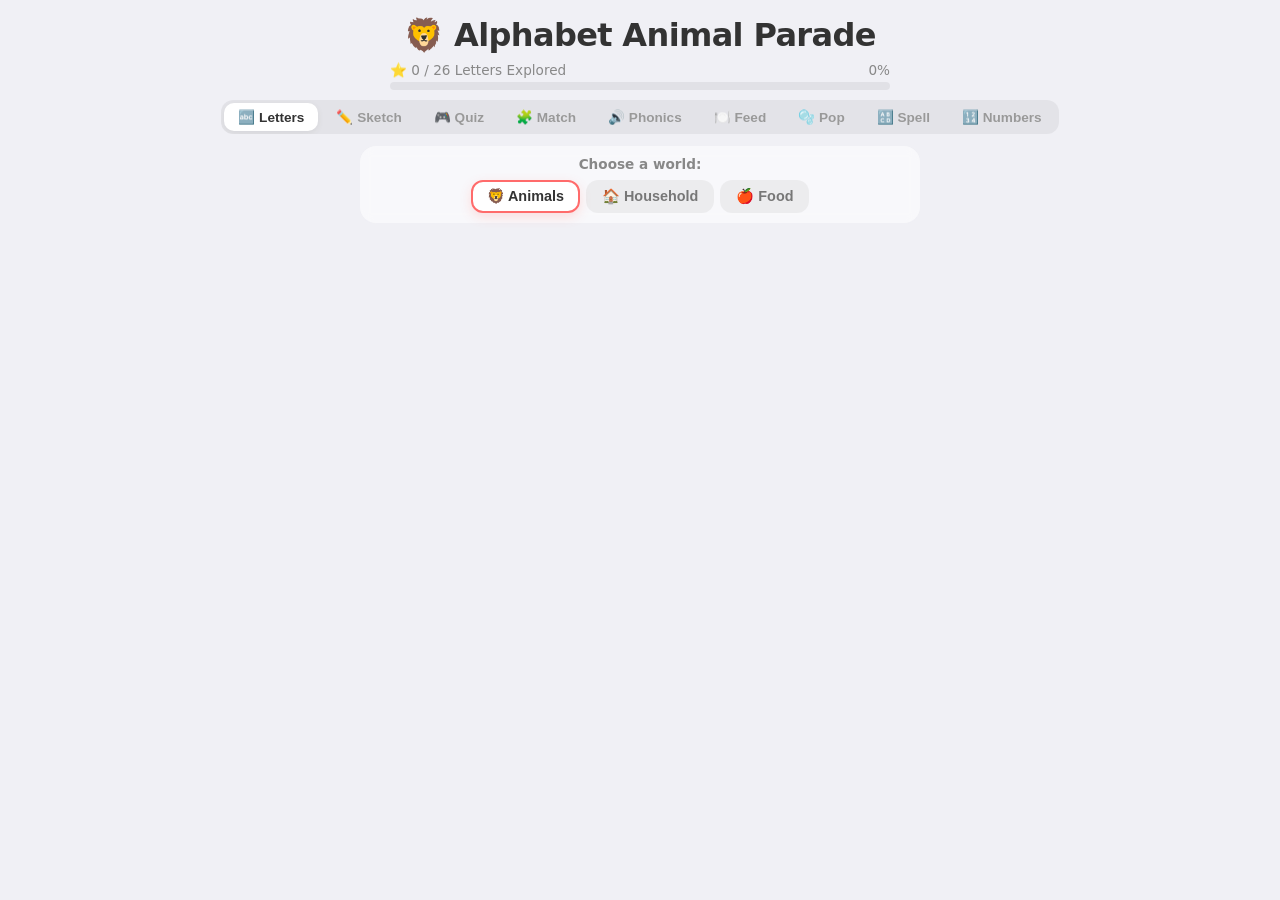
==== commit 44612802: "Fix default animals startup and move mode switcher" ====
--- a/index.html
+++ b/index.html
@@ -42,6 +42,22 @@
 
     .mode-switcher {
       display: flex; gap: 6px; justify-content: center; margin-top: 8px;
+    }
+    .mode-strip {
+      width: 100%; max-width: 560px;
+      margin: 0 0 0.75rem;
+      padding: 0.65rem 0.75rem;
+      border-radius: 16px;
+      background: rgba(255,255,255,0.55);
+      backdrop-filter: blur(6px); -webkit-backdrop-filter: blur(6px);
+      position: relative; z-index: 2;
+    }
+    .mode-strip-label {
+      text-align: center;
+      font-size: clamp(0.7rem, 1.9vw, 0.85rem);
+      font-weight: 700;
+      color: #888;
+      margin-bottom: 6px;
     }
     .mode-btn {
       padding: 6px 14px; border: 2px solid transparent;
@@ -1243,11 +1259,6 @@
 <div class="home-page page" id="homePage">
   <div class="home-header">
     <h1 class="home-title" id="modeTitle">🦁 Alphabet Animal Parade</h1>
-    <div class="mode-switcher" style="margin-top: 8px; display: flex; gap: 6px; justify-content: center;">
-      <button class="mode-btn active" id="btnModeAnimals" onclick="switchMode('animals')">🦁 Animals</button>
-      <button class="mode-btn" id="btnModeHousehold" onclick="switchMode('household')">🏠 Household</button>
-      <button class="mode-btn" id="btnModeFood" onclick="switchMode('food')">🍎 Food</button>
-    </div>
   </div>
 
   <!-- Progress -->
@@ -1272,6 +1283,15 @@
     <button class="tab-btn" id="tabPop" onclick="switchTab('pop')">🫧 Pop</button>
     <button class="tab-btn" id="tabSpell" onclick="switchTab('spell')">🔠 Spell</button>
     <button class="tab-btn" id="tabNumbers" onclick="switchTab('numbers')">🔢 Numbers</button>
+  </div>
+
+  <div class="mode-strip">
+    <div class="mode-strip-label">Choose a world:</div>
+    <div class="mode-switcher">
+      <button class="mode-btn active" id="btnModeAnimals" onclick="switchMode('animals')">🦁 Animals</button>
+      <button class="mode-btn" id="btnModeHousehold" onclick="switchMode('household')">🏠 Household</button>
+      <button class="mode-btn" id="btnModeFood" onclick="switchMode('food')">🍎 Food</button>
+    </div>
   </div>
 
   <!-- Letter Grid -->
@@ -1881,8 +1901,8 @@
   // MODE SWITCHING
   // ============================================================
 
-  function switchMode(mode) {
-    if (currentMode === mode) return;
+  function switchMode(mode, force = false, silent = false) {
+    if (!force && currentMode === mode) return;
     currentMode = mode;
     
     if (mode === 'animals') {
@@ -1926,7 +1946,7 @@
       if (sketchDone) sketchDone.innerText = '0';
     } catch(e) {}
 
-    playTapSound();
+    if (!silent) playTapSound();
   }
 
   // ============================================================
@@ -4281,9 +4301,8 @@
   // INIT
   // ============================================================
 
-  buildGrid();
+  switchMode('animals', true, true);
   createBubbles();
-  updateProgress();
 </script>
 </body>
 </html>
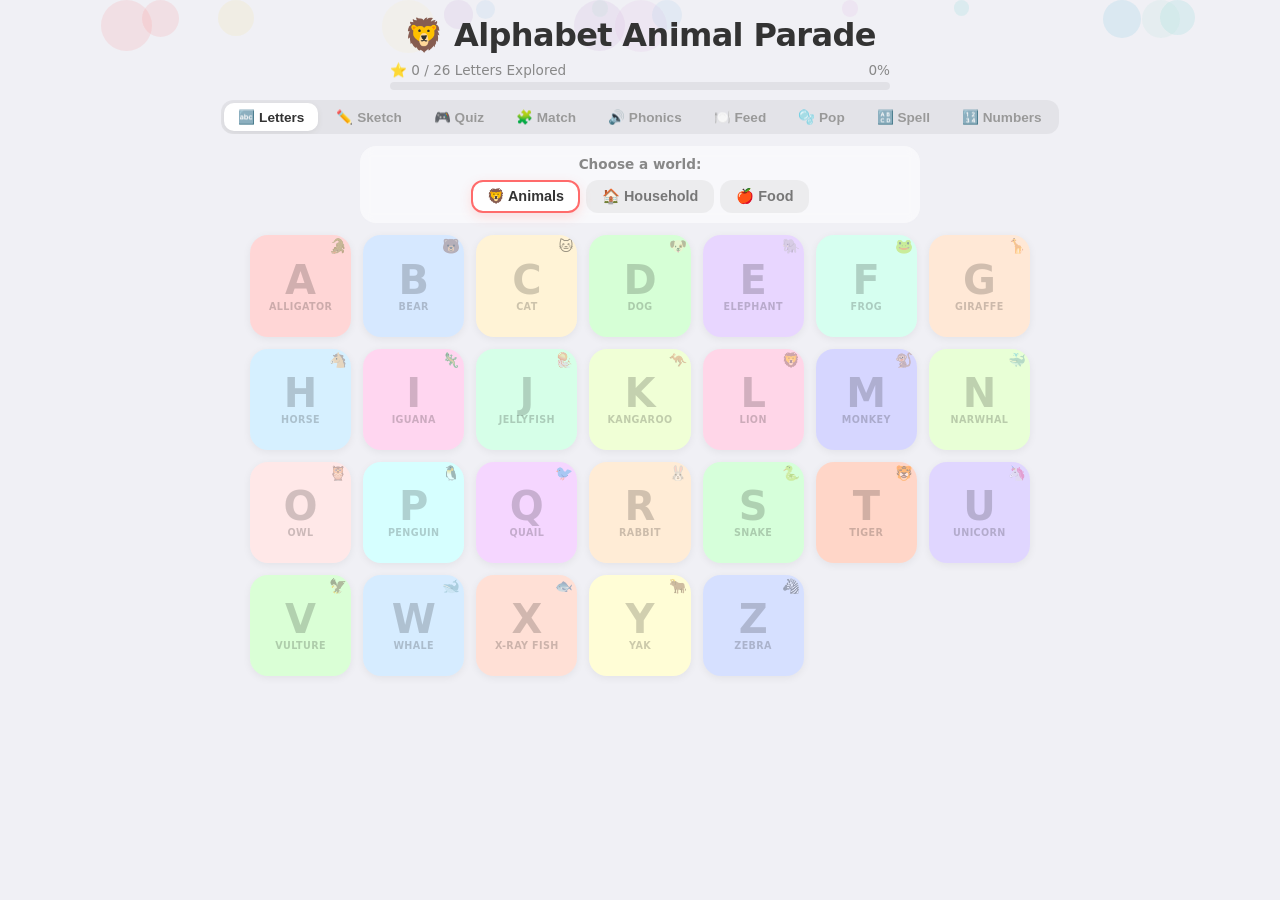
==== commit 6b6ba597: "Fix homepage letters initialization and world switch visibility" ====
--- a/index.html
+++ b/index.html
@@ -1285,7 +1285,7 @@
     <button class="tab-btn" id="tabNumbers" onclick="switchTab('numbers')">🔢 Numbers</button>
   </div>
 
-  <div class="mode-strip">
+  <div class="mode-strip" id="modeStrip">
     <div class="mode-strip-label">Choose a world:</div>
     <div class="mode-switcher">
       <button class="mode-btn active" id="btnModeAnimals" onclick="switchMode('animals')">🦁 Animals</button>
@@ -1874,6 +1874,7 @@
     document.getElementById('tabNumbers').classList.toggle('active', tab === 'numbers');
 
     letterGrid.style.display = tab === 'letters' ? '' : 'none';
+    document.getElementById('modeStrip').style.display = tab === 'letters' ? '' : 'none';
     sketchSection.classList.toggle('hidden', tab !== 'sketch');
     quizSection.classList.toggle('hidden', tab !== 'quiz');
     document.getElementById('matchSection').classList.toggle('hidden', tab !== 'match');
@@ -4216,38 +4217,40 @@
   }
 
   /** Handle tap on the sticker canvas area */
-  stickerCanvasArea.addEventListener('click', (e) => {
-    // Don't place if tapping on an existing sticker
-    if (e.target.classList.contains('placed-sticker')) return;
-    if (!selectedSticker) return;
-
-    const rect = stickerCanvasArea.getBoundingClientRect();
-    const x = ((e.clientX - rect.left) / rect.width) * 100;
-    const y = ((e.clientY - rect.top) / rect.height) * 100;
-
-    // Clamp to keep stickers inside the area
-    const cx = Math.max(8, Math.min(92, x));
-    const cy = Math.max(8, Math.min(92, y));
-
-    placeSticker(cx, cy);
-  });
-
-  // Touch tap for placing stickers (handle separately from drag)
-  stickerCanvasArea.addEventListener('touchend', (e) => {
-    if (e.target.classList.contains('placed-sticker')) return;
-    if (!selectedSticker) return;
-    if (e.changedTouches.length === 0) return;
-
-    const touch = e.changedTouches[0];
-    const rect = stickerCanvasArea.getBoundingClientRect();
-    const x = ((touch.clientX - rect.left) / rect.width) * 100;
-    const y = ((touch.clientY - rect.top) / rect.height) * 100;
-
-    const cx = Math.max(8, Math.min(92, x));
-    const cy = Math.max(8, Math.min(92, y));
-
-    placeSticker(cx, cy);
-  }, { passive: true });
+  if (stickerCanvasArea) {
+    stickerCanvasArea.addEventListener('click', (e) => {
+      // Don't place if tapping on an existing sticker
+      if (e.target.classList.contains('placed-sticker')) return;
+      if (!selectedSticker) return;
+
+      const rect = stickerCanvasArea.getBoundingClientRect();
+      const x = ((e.clientX - rect.left) / rect.width) * 100;
+      const y = ((e.clientY - rect.top) / rect.height) * 100;
+
+      // Clamp to keep stickers inside the area
+      const cx = Math.max(8, Math.min(92, x));
+      const cy = Math.max(8, Math.min(92, y));
+
+      placeSticker(cx, cy);
+    });
+
+    // Touch tap for placing stickers (handle separately from drag)
+    stickerCanvasArea.addEventListener('touchend', (e) => {
+      if (e.target.classList.contains('placed-sticker')) return;
+      if (!selectedSticker) return;
+      if (e.changedTouches.length === 0) return;
+
+      const touch = e.changedTouches[0];
+      const rect = stickerCanvasArea.getBoundingClientRect();
+      const x = ((touch.clientX - rect.left) / rect.width) * 100;
+      const y = ((touch.clientY - rect.top) / rect.height) * 100;
+
+      const cx = Math.max(8, Math.min(92, x));
+      const cy = Math.max(8, Math.min(92, y));
+
+      placeSticker(cx, cy);
+    }, { passive: true });
+  }
 
   /** Undo the last placed sticker */
   function undoSticker() {
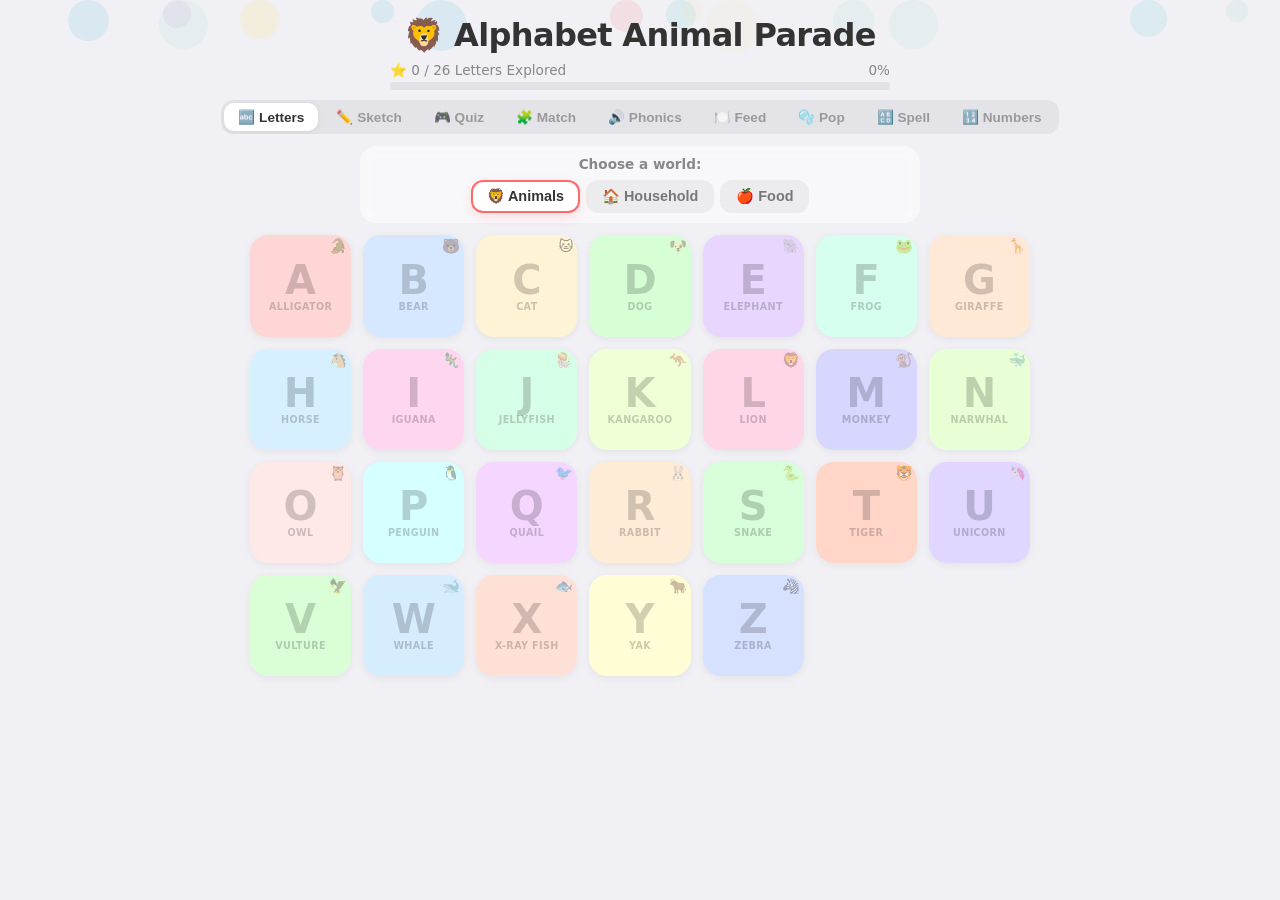
==== commit dbef4046: "Refactor tracing and update README" ====
--- a/index.html
+++ b/index.html
@@ -729,14 +729,18 @@
     .numbers-match-qty { letter-spacing: 1px; }
     .numbers-trace-wrap { display: flex; flex-direction: column; align-items: center; }
     .numbers-trace-canvas-wrap {
-      position: relative; width: min(82vw, 360px); height: min(82vw, 360px); border-radius: 24px; overflow: hidden;
+      position: relative; width: min(85vw, 400px); height: min(85vw, 400px); border-radius: 24px; overflow: hidden;
       background: white; box-shadow: 0 4px 20px rgba(0,0,0,0.08); margin-bottom: 0.75rem; touch-action: none;
     }
+    .numbers-trace-canvas-wrap.verified { box-shadow: 0 4px 30px rgba(78, 205, 196, 0.4); }
     .numbers-trace-guide {
-      position: absolute; inset: 0; display: flex; align-items: center; justify-content: center; font-size: min(55vw, 250px);
+      position: absolute; inset: 0; display: flex; align-items: center; justify-content: center; font-size: min(58vw, 270px);
       color: rgba(0,0,0,0.08); font-weight: 800; pointer-events: none;
     }
-    .numbers-trace-canvas { position: absolute; inset: 0; z-index: 2; }
+    .numbers-trace-guide.verified-glow { color: rgba(78, 205, 196, 0.15); }
+    .numbers-trace-canvas { position: absolute; inset: 0; z-index: 2; cursor: crosshair; }
+    .numbers-trace-coverage { width: min(85vw, 400px); }
+    .numbers-trace-feedback { margin-bottom: 0.65rem; }
     .numbers-trace-toolbar { display: flex; gap: 8px; flex-wrap: wrap; justify-content: center; }
 
     @keyframes pop-float {
@@ -1582,11 +1586,7 @@
   let numbersMatchFound = 0;
   let numbersTraceCurrent = 1;
   let numbersTraceDone = new Set();
-  let numbersTraceCanvas = null;
-  let numbersTraceCtx = null;
-  let numbersTraceDrawing = false;
-  let numbersTraceLastX = 0;
-  let numbersTraceLastY = 0;
+  let numbersTraceAdvanceTimer = null;
 
   // Sketch state
   let sketchShuffledLetters = [];       // Randomized order of letters
@@ -1595,15 +1595,9 @@
   let sketchCase = 'upper';
   let sketchColor = '#FF6B6B';
   let sketchLineWidth = 30;
-  let sketchIsDrawing = false;
-  let sketchPaths = [];
-  let sketchCurrentPath = [];
-  let sketchCelebrated = false;         // Prevents double-celebration per letter
 
   // Coverage verification
-  const COVERAGE_THRESHOLD = 0.55;       // 55% coverage required — trace most of the letter!
-  let cachedGuideData = null;            // Cached guide letter pixel data
-  let cachedGuideKey = '';               // Cache key (letter + case)
+  const COVERAGE_THRESHOLD = 0.55;       // 55% coverage required - trace most of the guide!
 
   // ============================================================
   // DOM REFERENCES
@@ -1656,6 +1650,45 @@
   const coverageThreshold  = document.getElementById('coverageThreshold');
   const sketchFeedback     = document.getElementById('sketchFeedback');
 
+  const sketchTrace = createTraceController({
+    getElements: () => ({
+      canvas: sketchCanvas,
+      ctx: sketchCtx,
+      wrapper: sketchCanvasWrapper,
+      guide: sketchGuideLetter,
+      coveragePct,
+      coverageFill,
+      coverageThreshold,
+      feedback: sketchFeedback,
+      celebration: sketchCelebration
+    }),
+    getTarget: () => getCurrentSketchDisplay(),
+    getColor: () => sketchColor,
+    getLineWidth: () => sketchLineWidth,
+    targetNoun: 'letter',
+    feedbackClass: 'sketch-feedback',
+    onSuccess: (coverage) => celebrateSketchSuccess(coverage)
+  });
+
+  const numberTrace = createTraceController({
+    getElements: () => ({
+      canvas: document.getElementById('numbersTraceCanvas'),
+      wrapper: document.getElementById('numbersTraceWrap'),
+      guide: document.getElementById('numbersTraceGuide'),
+      coveragePct: document.getElementById('numbersCoveragePct'),
+      coverageFill: document.getElementById('numbersCoverageFill'),
+      coverageThreshold: document.getElementById('numbersCoverageThreshold'),
+      feedback: document.getElementById('numbersTraceFeedback'),
+      celebration: document.getElementById('numbersTraceCelebration')
+    }),
+    getTarget: () => String(numbersTraceCurrent),
+    getColor: () => '#FF6B6B',
+    getLineWidth: () => 30,
+    targetNoun: 'number',
+    feedbackClass: 'sketch-feedback numbers-trace-feedback',
+    onSuccess: (coverage) => celebrateNumberTraceSuccess(coverage)
+  });
+
   // ============================================================
   // WEB AUDIO — Sound effects
   // ============================================================
@@ -1974,7 +2007,7 @@
   }
 
   // ============================================================
-  // SKETCH MODE — Finger tracing with verification
+  // SKETCH MODE - shared finger tracing with verification
   // ============================================================
 
   /** Fisher-Yates shuffle */
@@ -1987,9 +2020,398 @@
     return shuffled;
   }
 
-  /** Initialize sketch tab — shuffle letters, reset state */
+  function getTraceFeedback(coverage, noun = 'guide') {
+    const pct = coverage * 100;
+    if (pct < 5) return { text: `Trace over the ${noun}! 🖐️`, tone: '' };
+    if (pct < 15) return { text: 'Good start! Keep tracing! ✏️', tone: 'encouraging' };
+    if (pct < 30) return { text: 'Nice work! Keep going! 🖍️', tone: 'encouraging' };
+    if (pct < 45) return { text: 'Halfway there! You can do it! 💪', tone: 'encouraging' };
+    if (pct < 55) return { text: 'Looking great! A little more! 🌟', tone: 'almost' };
+    if (pct < 65) return { text: 'So close! Almost done! ⭐', tone: 'almost' };
+    return { text: '', tone: 'success' };
+  }
+
+  function createTraceController(config) {
+    const state = {
+      canvas: null,
+      ctx: null,
+      paths: [],
+      currentPath: null,
+      isDrawing: false,
+      celebrated: false,
+      cachedGuideData: null,
+      cachedGuideKey: '',
+      boundCanvas: null
+    };
+
+    function getElements() {
+      const elements = config.getElements();
+      if (elements.canvas && !elements.ctx) {
+        elements.ctx = elements.canvas.getContext('2d');
+      }
+      return elements;
+    }
+
+    function getTargetText() {
+      const target = config.getTarget();
+      return target == null ? '' : String(target);
+    }
+
+    function getRect(elements) {
+      if (elements.wrapper) return elements.wrapper.getBoundingClientRect();
+      if (elements.canvas) return elements.canvas.getBoundingClientRect();
+      return { width: 0, height: 0 };
+    }
+
+    function invalidateGuide() {
+      state.cachedGuideData = null;
+      state.cachedGuideKey = '';
+    }
+
+    function setThresholdMarker() {
+      const elements = getElements();
+      if (elements.coverageThreshold) {
+        elements.coverageThreshold.style.left = (COVERAGE_THRESHOLD * 100) + '%';
+      }
+    }
+
+    function setFeedback(text, tone = '') {
+      const elements = getElements();
+      if (!elements.feedback) return;
+      elements.feedback.textContent = text;
+      elements.feedback.className = [config.feedbackClass, tone].filter(Boolean).join(' ');
+    }
+
+    function hideCelebration() {
+      const elements = getElements();
+      if (elements.celebration) elements.celebration.classList.remove('visible');
+      if (elements.wrapper) elements.wrapper.classList.remove('verified');
+      if (elements.guide) elements.guide.classList.remove('verified-glow');
+      state.celebrated = false;
+    }
+
+    function updateCoverageDisplay(coverage) {
+      const elements = getElements();
+      const pct = Math.round(coverage * 100);
+      if (elements.coveragePct) {
+        elements.coveragePct.textContent = pct + '%';
+        elements.coveragePct.classList.remove('good', 'great');
+      }
+      if (elements.coverageFill) {
+        elements.coverageFill.style.width = Math.min(pct, 100) + '%';
+        elements.coverageFill.classList.remove('good', 'great');
+      }
+
+      if (coverage >= COVERAGE_THRESHOLD) {
+        if (elements.coverageFill) elements.coverageFill.classList.add('great');
+        if (elements.coveragePct) elements.coveragePct.classList.add('great');
+      } else if (coverage >= COVERAGE_THRESHOLD * 0.6) {
+        if (elements.coverageFill) elements.coverageFill.classList.add('good');
+        if (elements.coveragePct) elements.coveragePct.classList.add('good');
+      }
+    }
+
+    function updateFeedbackMessage(coverage) {
+      const feedback = getTraceFeedback(coverage, config.targetNoun);
+      setFeedback(feedback.text, feedback.tone);
+    }
+
+    function resize() {
+      const elements = getElements();
+      if (!elements.canvas) return;
+
+      const rect = getRect(elements);
+      if (!rect.width || !rect.height) return;
+
+      const dpr = window.devicePixelRatio || 1;
+      state.canvas = elements.canvas;
+      state.ctx = elements.ctx;
+      state.canvas.width = Math.max(1, Math.round(rect.width * dpr));
+      state.canvas.height = Math.max(1, Math.round(rect.height * dpr));
+      state.canvas.style.width = rect.width + 'px';
+      state.canvas.style.height = rect.height + 'px';
+
+      if (state.ctx.setTransform) {
+        state.ctx.setTransform(dpr, 0, 0, dpr, 0, 0);
+      } else {
+        state.ctx.scale(dpr, dpr);
+      }
+      state.ctx.lineCap = 'round';
+      state.ctx.lineJoin = 'round';
+
+      invalidateGuide();
+      bindCanvasEvents();
+      setThresholdMarker();
+      redraw();
+    }
+
+    function bindCanvasEvents() {
+      if (!state.canvas || state.boundCanvas === state.canvas) return;
+      state.boundCanvas = state.canvas;
+
+      state.canvas.addEventListener('touchstart', onDrawStart, { passive: false });
+      state.canvas.addEventListener('touchmove', onDrawMove, { passive: false });
+      state.canvas.addEventListener('touchend', onDrawEnd);
+      state.canvas.addEventListener('touchcancel', onDrawEnd);
+      state.canvas.addEventListener('mousedown', onDrawStart);
+      state.canvas.addEventListener('mousemove', onDrawMove);
+      state.canvas.addEventListener('mouseup', onDrawEnd);
+      state.canvas.addEventListener('mouseleave', onDrawEnd);
+    }
+
+    function getCanvasPos(e) {
+      const rect = state.canvas.getBoundingClientRect();
+      const pointer = e.touches ? e.touches[0] : e;
+      return {
+        x: pointer.clientX - rect.left,
+        y: pointer.clientY - rect.top
+      };
+    }
+
+    function drawDot(point, path) {
+      state.ctx.fillStyle = path.color;
+      state.ctx.beginPath();
+      state.ctx.arc(point.x, point.y, path.lineWidth / 2, 0, Math.PI * 2);
+      state.ctx.fill();
+    }
+
+    function drawPath(path) {
+      if (!path.points.length) return;
+      if (path.points.length === 1) {
+        drawDot(path.points[0], path);
+        return;
+      }
+
+      state.ctx.strokeStyle = path.color;
+      state.ctx.lineWidth = path.lineWidth;
+      state.ctx.lineCap = 'round';
+      state.ctx.lineJoin = 'round';
+      state.ctx.beginPath();
+      state.ctx.moveTo(path.points[0].x, path.points[0].y);
+      for (let i = 1; i < path.points.length; i++) {
+        state.ctx.lineTo(path.points[i].x, path.points[i].y);
+      }
+      state.ctx.stroke();
+    }
+
+    function redraw() {
+      const elements = getElements();
+      if (!elements.canvas || !elements.ctx) return;
+      state.canvas = elements.canvas;
+      state.ctx = elements.ctx;
+      const rect = getRect(elements);
+      state.ctx.clearRect(0, 0, rect.width, rect.height);
+      state.paths.forEach(drawPath);
+    }
+
+    function getGuideImageData() {
+      const elements = getElements();
+      if (!elements.canvas || !elements.wrapper || !elements.guide) return null;
+
+      const rect = getRect(elements);
+      const dpr = window.devicePixelRatio || 1;
+      const w = Math.max(1, Math.round(rect.width * dpr));
+      const h = Math.max(1, Math.round(rect.height * dpr));
+      const guideStyle = getComputedStyle(elements.guide);
+      const computedSize = parseFloat(guideStyle.fontSize) || rect.width * 0.65;
+      const fontFamily = guideStyle.fontFamily || 'system-ui, sans-serif';
+      const fontWeight = guideStyle.fontWeight || '500';
+      const key = [
+        config.feedbackClass,
+        getTargetText(),
+        w,
+        h,
+        dpr,
+        computedSize,
+        fontFamily,
+        fontWeight
+      ].join('|');
+
+      if (state.cachedGuideKey === key && state.cachedGuideData) {
+        return state.cachedGuideData;
+      }
+
+      const off = document.createElement('canvas');
+      off.width = w;
+      off.height = h;
+      const ctx = off.getContext('2d');
+      ctx.scale(dpr, dpr);
+      ctx.font = `${fontWeight} ${computedSize}px ${fontFamily}`;
+      ctx.textAlign = 'center';
+      ctx.textBaseline = 'middle';
+      ctx.fillStyle = '#000';
+      ctx.fillText(getTargetText(), rect.width / 2, rect.height / 2);
+      ctx.strokeStyle = '#000';
+      ctx.lineWidth = 12;
+      ctx.lineJoin = 'round';
+      ctx.lineCap = 'round';
+      ctx.strokeText(getTargetText(), rect.width / 2, rect.height / 2);
+
+      state.cachedGuideData = ctx.getImageData(0, 0, w, h);
+      state.cachedGuideKey = key;
+      return state.cachedGuideData;
+    }
+
+    function calculateCoverage() {
+      if (!state.canvas || !state.ctx) return 0;
+      const guideData = getGuideImageData();
+      if (!guideData) return 0;
+
+      const userData = state.ctx.getImageData(0, 0, state.canvas.width, state.canvas.height);
+      const w = state.canvas.width;
+      const h = state.canvas.height;
+      const step = 4;
+      let guidePixels = 0;
+      let coveredPixels = 0;
+
+      for (let y = 0; y < h; y += step) {
+        for (let x = 0; x < w; x += step) {
+          const idx = (y * w + x) * 4;
+          if (guideData.data[idx + 3] > 50) {
+            guidePixels++;
+            if (userData.data[idx + 3] > 30) coveredPixels++;
+          }
+        }
+      }
+
+      return guidePixels > 0 ? coveredPixels / guidePixels : 0;
+    }
+
+    function checkCoverageAfterStroke() {
+      if (state.celebrated || state.paths.length === 0) return;
+      const coverage = calculateCoverage();
+      updateCoverageDisplay(coverage);
+      updateFeedbackMessage(coverage);
+      if (coverage >= COVERAGE_THRESHOLD) {
+        celebrateSuccess(coverage);
+      }
+    }
+
+    function celebrateSuccess(coverage) {
+      if (state.celebrated) return;
+      state.celebrated = true;
+      const elements = getElements();
+      if (elements.wrapper) elements.wrapper.classList.add('verified');
+      if (elements.guide) elements.guide.classList.add('verified-glow');
+      updateCoverageDisplay(coverage);
+      config.onSuccess(coverage, api);
+    }
+
+    function onDrawStart(e) {
+      if (state.celebrated) return;
+      e.preventDefault();
+      state.isDrawing = true;
+      const pos = getCanvasPos(e);
+      state.currentPath = {
+        color: config.getColor(),
+        lineWidth: config.getLineWidth(),
+        points: [pos]
+      };
+      drawDot(pos, state.currentPath);
+    }
+
+    function onDrawMove(e) {
+      if (!state.isDrawing || state.celebrated) return;
+      e.preventDefault();
+      const pos = getCanvasPos(e);
+      const points = state.currentPath.points;
+      const prev = points[points.length - 1];
+      points.push(pos);
+
+      state.ctx.strokeStyle = state.currentPath.color;
+      state.ctx.lineWidth = state.currentPath.lineWidth;
+      state.ctx.lineCap = 'round';
+      state.ctx.lineJoin = 'round';
+      state.ctx.beginPath();
+      state.ctx.moveTo(prev.x, prev.y);
+      state.ctx.lineTo(pos.x, pos.y);
+      state.ctx.stroke();
+    }
+
+    function onDrawEnd() {
+      if (!state.isDrawing) return;
+      state.isDrawing = false;
+      if (state.currentPath && state.currentPath.points.length > 0) {
+        state.paths.push(state.currentPath);
+      }
+      state.currentPath = null;
+      checkCoverageAfterStroke();
+    }
+
+    function clear(feedbackText = 'Start tracing! ✏️') {
+      state.paths = [];
+      state.currentPath = null;
+      state.isDrawing = false;
+      hideCelebration();
+      redraw();
+      updateCoverageDisplay(0);
+      setFeedback(feedbackText);
+    }
+
+    function undo() {
+      if (state.paths.length === 0) return false;
+      state.paths.pop();
+      hideCelebration();
+      redraw();
+
+      if (state.paths.length > 0) {
+        const coverage = calculateCoverage();
+        updateCoverageDisplay(coverage);
+        updateFeedbackMessage(coverage);
+      } else {
+        updateCoverageDisplay(0);
+        setFeedback('Start tracing! ✏️');
+      }
+      return true;
+    }
+
+    function resetForTarget() {
+      invalidateGuide();
+      clear();
+    }
+
+    function showCelebration({ emoji, text, sub, score }) {
+      const elements = getElements();
+      if (!elements.celebration) return;
+      const emojiEl = elements.celebration.querySelector('.celeb-emoji');
+      const textEl = elements.celebration.querySelector('.celeb-text');
+      const subEl = elements.celebration.querySelector('.celeb-sub');
+      const scoreEl = elements.celebration.querySelector('.celeb-score');
+      if (emojiEl) emojiEl.textContent = emoji || '🌟';
+      if (textEl) textEl.textContent = text || 'Great job!';
+      if (subEl) subEl.textContent = sub || '';
+      if (scoreEl) scoreEl.textContent = score || '';
+      elements.celebration.classList.add('visible');
+    }
+
+    const api = {
+      resize,
+      clear,
+      undo,
+      resetForTarget,
+      redraw,
+      calculateCoverage,
+      updateCoverageDisplay,
+      updateFeedbackMessage,
+      showCelebration,
+      setFeedback,
+      invalidateGuide,
+      setThresholdMarker
+    };
+    return api;
+  }
+
+  function getCurrentSketchLetter() {
+    return sketchShuffledLetters[sketchQueueIndex] || LETTERS[0];
+  }
+
+  function getCurrentSketchDisplay() {
+    const letter = getCurrentSketchLetter();
+    return sketchCase === 'upper' ? letter : letter.toLowerCase();
+  }
+
+  /** Initialize sketch tab - shuffle letters, reset state */
   function initSketch() {
-    // Only reshuffle if we haven't started or completed all
     if (sketchShuffledLetters.length === 0 || sketchCompletedSet.size >= 26) {
       sketchShuffledLetters = shuffleArray(LETTERS);
       sketchQueueIndex = 0;
@@ -2000,31 +2422,13 @@
     buildSketchToolbar();
     updateSketchUI();
     clearSketch();
-
-    // Position the threshold marker
-    coverageThreshold.style.left = (COVERAGE_THRESHOLD * 100) + '%';
-  }
-
-  /** Resize canvas to match wrapper dimensions */
+  }
+
   function resizeSketchCanvas() {
-    const rect = sketchCanvasWrapper.getBoundingClientRect();
-    const dpr = window.devicePixelRatio || 1;
-    sketchCanvas.width = rect.width * dpr;
-    sketchCanvas.height = rect.height * dpr;
-    sketchCanvas.style.width = rect.width + 'px';
-    sketchCanvas.style.height = rect.height + 'px';
-    sketchCtx.scale(dpr, dpr);
-    sketchCtx.lineCap = 'round';
-    sketchCtx.lineJoin = 'round';
-
-    // Invalidate guide cache since dimensions changed
-    cachedGuideKey = '';
-    cachedGuideData = null;
-
-    redrawSketch();
-  }
-
-  /** Build color palette (single thick brush — no size options) */
+    sketchTrace.resize();
+  }
+
+  /** Build color palette (single thick brush - no size options) */
   function buildSketchToolbar() {
     const toolbar = document.getElementById('sketchToolbar');
     const colors = [
@@ -2059,32 +2463,14 @@
 
   /** Update all sketch UI labels and guide letter */
   function updateSketchUI() {
-    const letter = sketchShuffledLetters[sketchQueueIndex];
-    const d = DATA[letter];
-    const displayLetter = sketchCase === 'upper' ? letter : letter.toLowerCase();
+    const displayLetter = getCurrentSketchDisplay();
 
     sketchGuideLetter.textContent = displayLetter;
     sketchGuideLetter.classList.toggle('lowercase', sketchCase === 'lower');
-    sketchGuideLetter.classList.remove('verified-glow');
     sketchLetterLabel.textContent = displayLetter;
     document.getElementById('sketchCurrentDisplay').textContent = displayLetter;
     document.getElementById('sketchDoneCount').textContent = sketchCompletedSet.size;
-
-    // Reset celebration flag for new letter
-    sketchCelebrated = false;
-
-    // Hide celebration overlay
-    sketchCelebration.classList.remove('visible');
-    sketchCanvasWrapper.classList.remove('verified');
-
-    // Reset coverage display
-    updateCoverageDisplay(0);
-    sketchFeedback.textContent = 'Start tracing! ✏️';
-    sketchFeedback.className = 'sketch-feedback';
-
-    // Invalidate guide cache (letter changed)
-    cachedGuideKey = '';
-    cachedGuideData = null;
+    sketchTrace.invalidateGuide();
   }
 
   /** Set upper/lower case */
@@ -2097,69 +2483,33 @@
     playTapSound();
   }
 
-  /** Clear the canvas and reset coverage */
   function clearSketch() {
-    sketchPaths = [];
-    sketchCurrentPath = [];
-    const rect = sketchCanvasWrapper.getBoundingClientRect();
-    sketchCtx.clearRect(0, 0, rect.width, rect.height);
-    sketchCelebration.classList.remove('visible');
-    sketchCanvasWrapper.classList.remove('verified');
-    sketchGuideLetter.classList.remove('verified-glow');
-    sketchCelebrated = false;
-    updateCoverageDisplay(0);
-    sketchFeedback.textContent = 'Start tracing! ✏️';
-    sketchFeedback.className = 'sketch-feedback';
-  }
-
-  /** Undo last stroke and recalculate coverage */
+    sketchTrace.clear();
+  }
+
   function undoSketch() {
-    if (sketchPaths.length === 0) return;
-    sketchPaths.pop();
-    redrawSketch();
-    playTapSound();
-
-    // Recalculate coverage after undo
-    if (sketchPaths.length > 0) {
-      const coverage = calculateCoverage();
-      updateCoverageDisplay(coverage);
-      updateFeedbackMessage(coverage);
-    } else {
-      updateCoverageDisplay(0);
-      sketchFeedback.textContent = 'Start tracing! ✏️';
-      sketchFeedback.className = 'sketch-feedback';
-    }
-
-    // Reset celebration if coverage dropped
-    sketchCelebrated = false;
-    sketchCelebration.classList.remove('visible');
-    sketchCanvasWrapper.classList.remove('verified');
-    sketchGuideLetter.classList.remove('verified-glow');
-  }
-
-  /** Redraw all stored paths */
+    if (sketchTrace.undo()) playTapSound();
+  }
+
   function redrawSketch() {
-    const rect = sketchCanvasWrapper.getBoundingClientRect();
-    sketchCtx.clearRect(0, 0, rect.width, rect.height);
-    sketchPaths.forEach(path => {
-      if (path.points.length < 2) return;
-      sketchCtx.strokeStyle = path.color;
-      sketchCtx.lineWidth = path.lineWidth;
-      sketchCtx.lineCap = 'round';
-      sketchCtx.lineJoin = 'round';
-      sketchCtx.beginPath();
-      sketchCtx.moveTo(path.points[0].x, path.points[0].y);
-      for (let i = 1; i < path.points.length; i++) {
-        sketchCtx.lineTo(path.points[i].x, path.points[i].y);
-      }
-      sketchCtx.stroke();
-    });
+    sketchTrace.redraw();
+  }
+
+  function calculateCoverage() {
+    return sketchTrace.calculateCoverage();
+  }
+
+  function updateCoverageDisplay(coverage) {
+    sketchTrace.updateCoverageDisplay(coverage);
+  }
+
+  function updateFeedbackMessage(coverage) {
+    sketchTrace.updateFeedbackMessage(coverage);
   }
 
   /** Randomize the crayon color for the next letter */
   function randomizeSketchColor() {
     const colors = ['#FF6B6B','#FF9F43','#FECA57','#48DBFB','#1DD1A1','#BB8FCE','#FF6FA7','#333333'];
-    // Pick a random color that's different from the current one
     let newColor;
     do {
       newColor = colors[Math.floor(Math.random() * colors.length)];
@@ -2167,19 +2517,15 @@
 
     sketchColor = newColor;
 
-    // Update the toolbar buttons visually using data-color attribute
     const toolbar = document.getElementById('sketchToolbar');
     if (toolbar) {
       toolbar.querySelectorAll('.sketch-color-btn').forEach(btn => {
         btn.classList.remove('active');
-        if (btn.dataset.color === sketchColor) {
-          btn.classList.add('active');
-        }
+        if (btn.dataset.color === sketchColor) btn.classList.add('active');
       });
     }
   }
 
-  /** Skip current letter and move to next */
   function skipSketchLetter() {
     playTapSound();
     advanceSketchLetter();
@@ -2190,12 +2536,10 @@
     if (sketchQueueIndex < sketchShuffledLetters.length - 1) {
       sketchQueueIndex++;
     } else {
-      // All letters attempted — check if all completed
       if (sketchCompletedSet.size >= 26) {
         showSketchComplete();
         return;
       }
-      // Reshuffle uncompleted letters
       const remaining = LETTERS.filter(l => !sketchCompletedSet.has(l));
       sketchShuffledLetters = shuffleArray(remaining);
       sketchQueueIndex = 0;
@@ -2207,16 +2551,16 @@
 
   /** Show completion message for sketch mode */
   function showSketchComplete() {
-    sketchCelebration.querySelector('.celeb-emoji').textContent = '🏆';
-    sketchCelebration.querySelector('.celeb-text').textContent = 'All 26 letters traced!';
-    sketchCelebration.querySelector('.celeb-sub').textContent = "You're an alphabet superstar!";
-    sketchCelebration.querySelector('.celeb-score').textContent = '';
-    sketchCelebration.classList.add('visible');
+    sketchTrace.showCelebration({
+      emoji: '🏆',
+      text: 'All 26 letters traced!',
+      sub: "You're an alphabet superstar!",
+      score: ''
+    });
     playSuccessSound();
     launchConfetti();
     speakPraise("Oh my goodness! You traced all 26 letters! You are an alphabet superstar!");
 
-    // Reset after celebration
     setTimeout(() => {
       sketchShuffledLetters = shuffleArray(LETTERS);
       sketchQueueIndex = 0;
@@ -2226,200 +2570,31 @@
     }, 5000);
   }
 
-  // ============================================================
-  // COVERAGE CALCULATION — Compare user strokes to guide letter
-  // ============================================================
-
-  /**
-   * Generate (and cache) the guide letter as pixel data on an
-   * offscreen canvas. Uses the same dimensions & DPR as the
-   * drawing canvas so pixel positions align 1:1.
-   */
-  function getGuideImageData() {
-    const letter = sketchShuffledLetters[sketchQueueIndex];
-    const displayLetter = sketchCase === 'upper' ? letter : letter.toLowerCase();
-    const key = displayLetter;
-
-    // Return cache if valid
-    if (cachedGuideKey === key && cachedGuideData) return cachedGuideData;
-
-    const rect = sketchCanvasWrapper.getBoundingClientRect();
-    const dpr = window.devicePixelRatio || 1;
-    const w = Math.floor(rect.width * dpr);
-    const h = Math.floor(rect.height * dpr);
-
-    const off = document.createElement('canvas');
-    off.width = w;
-    off.height = h;
-    const ctx = off.getContext('2d');
-    ctx.scale(dpr, dpr);
-
-    // Match the visual guide letter's font size and thin weight
-    const computedSize = parseFloat(getComputedStyle(sketchGuideLetter).fontSize) || rect.width * 0.65;
-    const fontFamily = getComputedStyle(sketchGuideLetter).fontFamily || 'system-ui, sans-serif';
-
-    // Use font-weight 500 to match the visible guide letter
-    ctx.font = `500 ${computedSize}px ${fontFamily}`;
-    ctx.textAlign = 'center';
-    ctx.textBaseline = 'middle';
-
-    // Fill the letter shape (matches the visible CSS guide)
-    ctx.fillStyle = '#000';
-    ctx.fillText(displayLetter, rect.width / 2, rect.height / 2);
-
-    // Add a moderate stroke around it for a forgiving hit zone
-    ctx.strokeStyle = '#000';
-    ctx.lineWidth = 12;
-    ctx.lineJoin = 'round';
-    ctx.lineCap = 'round';
-    ctx.strokeText(displayLetter, rect.width / 2, rect.height / 2);
-
-    cachedGuideData = ctx.getImageData(0, 0, w, h);
-    cachedGuideKey = key;
-    return cachedGuideData;
-  }
-
-  /**
-   * Calculate how much of the guide letter the user has covered.
-   * Returns a value from 0.0 to 1.0.
-   * Samples every 4th pixel in each direction for performance.
-   */
-  function calculateCoverage() {
-    const guideData = getGuideImageData();
-    const userData = sketchCtx.getImageData(0, 0, sketchCanvas.width, sketchCanvas.height);
-
-    const w = sketchCanvas.width;
-    const h = sketchCanvas.height;
-    const step = 4; // Sample every 4th pixel for performance
-
-    let guidePixels = 0;
-    let coveredPixels = 0;
-
-    for (let y = 0; y < h; y += step) {
-      for (let x = 0; x < w; x += step) {
-        const idx = (y * w + x) * 4;
-
-        // Check if this pixel is part of the guide letter (alpha > 50)
-        const guideAlpha = guideData.data[idx + 3];
-        if (guideAlpha > 50) {
-          guidePixels++;
-          // Check if user drew here (any alpha > 30)
-          const userAlpha = userData.data[idx + 3];
-          if (userAlpha > 30) {
-            coveredPixels++;
-          }
-        }
-      }
-    }
-
-    return guidePixels > 0 ? coveredPixels / guidePixels : 0;
-  }
-
-  /** Update coverage bar and percentage display */
-  function updateCoverageDisplay(coverage) {
-    const pct = Math.round(coverage * 100);
-    coveragePct.textContent = pct + '%';
-
-    coverageFill.style.width = Math.min(pct, 100) + '%';
-
-    // Color classes based on coverage
-    coverageFill.classList.remove('good', 'great');
-    coveragePct.classList.remove('good', 'great');
-
-    if (coverage >= COVERAGE_THRESHOLD) {
-      coverageFill.classList.add('great');
-      coveragePct.classList.add('great');
-    } else if (coverage >= COVERAGE_THRESHOLD * 0.6) {
-      coverageFill.classList.add('good');
-      coveragePct.classList.add('good');
-    }
-  }
-
-  /** Update the feedback message based on coverage */
-  function updateFeedbackMessage(coverage) {
-    const pct = coverage * 100;
-
-    if (pct < 5) {
-      sketchFeedback.textContent = 'Trace over the letter! 🖐️';
-      sketchFeedback.className = 'sketch-feedback';
-    } else if (pct < 15) {
-      sketchFeedback.textContent = 'Good start! Keep tracing! ✏️';
-      sketchFeedback.className = 'sketch-feedback encouraging';
-    } else if (pct < 30) {
-      sketchFeedback.textContent = 'Nice work! Keep going! 🖍️';
-      sketchFeedback.className = 'sketch-feedback encouraging';
-    } else if (pct < 45) {
-      sketchFeedback.textContent = 'Halfway there! You can do it! 💪';
-      sketchFeedback.className = 'sketch-feedback encouraging';
-    } else if (pct < 55) {
-      sketchFeedback.textContent = 'Looking great! A little more! 🌟';
-      sketchFeedback.className = 'sketch-feedback almost';
-    } else if (pct < 65) {
-      sketchFeedback.textContent = 'So close! Almost done! ⭐';
-      sketchFeedback.className = 'sketch-feedback almost';
-    } else {
-      sketchFeedback.textContent = '';
-      sketchFeedback.className = 'sketch-feedback success';
-    }
-  }
-
-  /**
-   * Called after each stroke ends. Calculates coverage and
-   * auto-celebrates if threshold is reached.
-   */
-  function checkCoverageAfterStroke() {
-    if (sketchCelebrated) return;
-    if (sketchPaths.length === 0) return;
-
-    const coverage = calculateCoverage();
-    updateCoverageDisplay(coverage);
-    updateFeedbackMessage(coverage);
-
-    // Auto-celebrate when coverage threshold is reached!
-    if (coverage >= COVERAGE_THRESHOLD) {
-      celebrateSketchSuccess(coverage);
-    }
-  }
-
   /** Celebrate a successful trace! */
   function celebrateSketchSuccess(coverage) {
-    if (sketchCelebrated) return;
-    sketchCelebrated = true;
-
-    const letter = sketchShuffledLetters[sketchQueueIndex];
+    const letter = getCurrentSketchLetter();
     const d = DATA[letter];
-    const displayLetter = sketchCase === 'upper' ? letter : letter.toLowerCase();
+    const displayLetter = getCurrentSketchDisplay();
     const pct = Math.round(coverage * 100);
 
-    // Visual feedback
-    sketchCanvasWrapper.classList.add('verified');
-    sketchGuideLetter.classList.add('verified-glow');
-
-    // Show celebration overlay
-    sketchCelebration.querySelector('.celeb-emoji').textContent = d.emoji;
-    sketchCelebration.querySelector('.celeb-text').textContent = `Great job tracing ${displayLetter}!`;
-    sketchCelebration.querySelector('.celeb-sub').textContent = `${letter} is for ${d.animal}!`;
-    sketchCelebration.querySelector('.celeb-score').textContent = `Accuracy: ${pct}% ⭐`;
-    sketchCelebration.classList.add('visible');
-
-    // Feedback
-    sketchFeedback.textContent = 'Perfect! ⭐🎉';
-    sketchFeedback.className = 'sketch-feedback success';
-
-    // Sound & speech
+    sketchTrace.showCelebration({
+      emoji: d.emoji,
+      text: `Great job tracing ${displayLetter}!`,
+      sub: `${letter} is for ${d.animal}!`,
+      score: `Accuracy: ${pct}% ⭐`
+    });
+    sketchTrace.setFeedback('Perfect! ⭐🎉', 'success');
+
     playSuccessSound();
     speakPraise(`Wonderful! You traced the letter ${letter}! ${letter} is for ${d.animal}!`);
 
-    // Mark as completed & visited
     sketchCompletedSet.add(letter);
     visitedLetters.add(letter);
     updateProgress();
     document.getElementById('sketchDoneCount').textContent = sketchCompletedSet.size;
 
-    // Mini confetti
     launchMiniConfetti();
 
-    // Auto-advance after celebration
     setTimeout(() => {
       advanceSketchLetter();
     }, 3500);
@@ -2442,74 +2617,13 @@
     }
   }
 
-  // ===== Canvas touch & mouse event handlers =====
-
-  function getCanvasPos(e) {
-    const rect = sketchCanvas.getBoundingClientRect();
-    const touch = e.touches ? e.touches[0] : e;
-    return { x: touch.clientX - rect.left, y: touch.clientY - rect.top };
-  }
-
-  function onDrawStart(e) {
-    if (sketchCelebrated) return; // Don't draw during celebration
-    e.preventDefault();
-    sketchIsDrawing = true;
-    const pos = getCanvasPos(e);
-    sketchCurrentPath = { color: sketchColor, lineWidth: sketchLineWidth, points: [pos] };
-
-    // Draw a dot for single taps
-    sketchCtx.fillStyle = sketchColor;
-    sketchCtx.beginPath();
-    sketchCtx.arc(pos.x, pos.y, sketchLineWidth / 2, 0, Math.PI * 2);
-    sketchCtx.fill();
-  }
-
-  function onDrawMove(e) {
-    if (!sketchIsDrawing || sketchCelebrated) return;
-    e.preventDefault();
-    const pos = getCanvasPos(e);
-    sketchCurrentPath.points.push(pos);
-    const pts = sketchCurrentPath.points;
-    if (pts.length >= 2) {
-      sketchCtx.strokeStyle = sketchCurrentPath.color;
-      sketchCtx.lineWidth = sketchCurrentPath.lineWidth;
-      sketchCtx.lineCap = 'round';
-      sketchCtx.lineJoin = 'round';
-      sketchCtx.beginPath();
-      sketchCtx.moveTo(pts[pts.length - 2].x, pts[pts.length - 2].y);
-      sketchCtx.lineTo(pos.x, pos.y);
-      sketchCtx.stroke();
-    }
-  }
-
-  function onDrawEnd(e) {
-    if (!sketchIsDrawing) return;
-    sketchIsDrawing = false;
-    if (sketchCurrentPath.points && sketchCurrentPath.points.length > 0) {
-      sketchPaths.push(sketchCurrentPath);
-    }
-    sketchCurrentPath = [];
-
-    // Check coverage after each completed stroke
-    checkCoverageAfterStroke();
-  }
-
-  // Touch events
-  sketchCanvas.addEventListener('touchstart', onDrawStart, { passive: false });
-  sketchCanvas.addEventListener('touchmove', onDrawMove, { passive: false });
-  sketchCanvas.addEventListener('touchend', onDrawEnd);
-  sketchCanvas.addEventListener('touchcancel', onDrawEnd);
-
-  // Mouse events (desktop)
-  sketchCanvas.addEventListener('mousedown', onDrawStart);
-  sketchCanvas.addEventListener('mousemove', onDrawMove);
-  sketchCanvas.addEventListener('mouseup', onDrawEnd);
-  sketchCanvas.addEventListener('mouseleave', onDrawEnd);
-
   // Resize handler
   window.addEventListener('resize', () => {
     if (!sketchSection.classList.contains('hidden')) {
       resizeSketchCanvas();
+    }
+    if (!numbersSection.classList.contains('hidden') && numbersMode === 'trace') {
+      numberTrace.resize();
     }
   });
 
@@ -3495,106 +3609,153 @@
   }
 
   // Trace numbers
+  function clearNumbersTraceAdvanceTimer() {
+    if (numbersTraceAdvanceTimer) {
+      clearTimeout(numbersTraceAdvanceTimer);
+      numbersTraceAdvanceTimer = null;
+    }
+  }
+
   function startTraceNumbers() {
+    clearNumbersTraceAdvanceTimer();
+
     const body = getNumbersBody();
     if (!body) return;
 
     body.innerHTML = `
       <div class="numbers-score-bar">
-        <span>✏️ Traced: ${numbersTraceDone.size} / 10</span>
-        <span>🔢 Number ${numbersTraceCurrent}</span>
+        <span>✏️ Traced: <span id="numbersTraceDoneCount">${numbersTraceDone.size}</span> / 10</span>
+        <span>🔢 Number <span id="numbersTraceCurrentLabel">${numbersTraceCurrent}</span></span>
       </div>
       <div class="numbers-prompt">Trace the number ${numbersTraceCurrent}</div>
-      <div class="numbers-hint">Use your finger to draw on the big number.</div>
+      <div class="numbers-hint">Use your finger to trace the big number.</div>
       <div class="numbers-trace-wrap">
         <div class="numbers-trace-canvas-wrap" id="numbersTraceWrap">
           <div class="numbers-trace-guide" id="numbersTraceGuide">${numbersTraceCurrent}</div>
           <canvas class="numbers-trace-canvas" id="numbersTraceCanvas"></canvas>
+          <div class="sketch-celebration" id="numbersTraceCelebration">
+            <div class="celeb-emoji">🔢</div>
+            <div class="celeb-text">Great job!</div>
+            <div class="celeb-sub">You traced the number!</div>
+            <div class="celeb-score"></div>
+          </div>
         </div>
-        <div class="numbers-reveal" id="numbersTraceReveal">Start tracing! ✏️</div>
+        <div class="sketch-coverage-section numbers-trace-coverage">
+          <div class="sketch-coverage-label">
+            <span class="sketch-coverage-label-text">Tracing accuracy</span>
+            <span class="sketch-coverage-pct" id="numbersCoveragePct">0%</span>
+          </div>
+          <div class="sketch-coverage-track">
+            <div class="sketch-coverage-fill" id="numbersCoverageFill"></div>
+            <div class="sketch-coverage-threshold" id="numbersCoverageThreshold"></div>
+          </div>
+        </div>
+        <div class="sketch-feedback numbers-trace-feedback" id="numbersTraceFeedback">Start tracing! ✏️</div>
         <div class="numbers-trace-toolbar">
           <button class="sketch-action-btn" onclick="clearNumberTrace()">🗑️ Clear</button>
-          <button class="sketch-action-btn" onclick="markNumberTraced()">🌟 I Did It</button>
+          <button class="sketch-action-btn" onclick="undoNumberTrace()">↩️ Undo</button>
           <button class="sketch-action-btn" onclick="prevNumberTrace()">⬅️ Back</button>
           <button class="sketch-action-btn" onclick="nextNumberTrace()">➡️ Next</button>
         </div>
       </div>
     `;
 
-    setupNumberTraceCanvas();
+    numberTrace.resize();
+    numberTrace.resetForTarget();
     setTimeout(() => speakText(`Trace the number ${numbersTraceCurrent}`), 250);
   }
 
-  function setupNumberTraceCanvas() {
-    numbersTraceCanvas = document.getElementById('numbersTraceCanvas');
-    if (!numbersTraceCanvas) return;
-    const wrap = document.getElementById('numbersTraceWrap');
-    const rect = wrap.getBoundingClientRect();
-    numbersTraceCanvas.width = rect.width * devicePixelRatio;
-    numbersTraceCanvas.height = rect.height * devicePixelRatio;
-    numbersTraceCanvas.style.width = rect.width + 'px';
-    numbersTraceCanvas.style.height = rect.height + 'px';
-    numbersTraceCtx = numbersTraceCanvas.getContext('2d');
-    numbersTraceCtx.scale(devicePixelRatio, devicePixelRatio);
-    numbersTraceCtx.lineCap = 'round';
-    numbersTraceCtx.lineJoin = 'round';
-    numbersTraceCtx.strokeStyle = '#FF6B6B';
-    numbersTraceCtx.lineWidth = 16;
-
-    const getPos = e => {
-      const r = numbersTraceCanvas.getBoundingClientRect();
-      const p = e.touches ? e.touches[0] : e;
-      return { x: p.clientX - r.left, y: p.clientY - r.top };
-    };
-
-    const start = e => {
-      e.preventDefault();
-      numbersTraceDrawing = true;
-      const p = getPos(e);
-      numbersTraceLastX = p.x; numbersTraceLastY = p.y;
-    };
-    const move = e => {
-      if (!numbersTraceDrawing) return;
-      e.preventDefault();
-      const p = getPos(e);
-      numbersTraceCtx.beginPath();
-      numbersTraceCtx.moveTo(numbersTraceLastX, numbersTraceLastY);
-      numbersTraceCtx.lineTo(p.x, p.y);
-      numbersTraceCtx.stroke();
-      numbersTraceLastX = p.x; numbersTraceLastY = p.y;
-    };
-    const end = () => { numbersTraceDrawing = false; };
-
-    numbersTraceCanvas.addEventListener('mousedown', start);
-    numbersTraceCanvas.addEventListener('mousemove', move);
-    window.addEventListener('mouseup', end, { once: true });
-    numbersTraceCanvas.addEventListener('touchstart', start, { passive: false });
-    numbersTraceCanvas.addEventListener('touchmove', move, { passive: false });
-    numbersTraceCanvas.addEventListener('touchend', end);
-  }
-
   function clearNumberTrace() {
-    if (!numbersTraceCtx || !numbersTraceCanvas) return;
-    numbersTraceCtx.clearRect(0, 0, numbersTraceCanvas.width, numbersTraceCanvas.height);
-    const reveal = document.getElementById('numbersTraceReveal');
-    if (reveal) reveal.textContent = 'Try again! ✏️';
+    clearNumbersTraceAdvanceTimer();
+    numberTrace.clear('Start tracing! ✏️');
     playTapSound();
   }
 
-  function markNumberTraced() {
-    numbersTraceDone.add(numbersTraceCurrent);
-    const reveal = document.getElementById('numbersTraceReveal');
-    if (reveal) reveal.textContent = `Great job tracing ${numbersTraceCurrent}!`;
+  function undoNumberTrace() {
+    clearNumbersTraceAdvanceTimer();
+    if (numberTrace.undo()) playTapSound();
+  }
+
+  function updateNumbersTraceProgress() {
+    const done = document.getElementById('numbersTraceDoneCount');
+    const current = document.getElementById('numbersTraceCurrentLabel');
+    if (done) done.textContent = numbersTraceDone.size;
+    if (current) current.textContent = numbersTraceCurrent;
+  }
+
+  function getNextUntracedNumber(fromNumber) {
+    for (let n = fromNumber + 1; n <= 10; n++) {
+      if (!numbersTraceDone.has(n)) return n;
+    }
+    for (let n = 1; n <= 10; n++) {
+      if (!numbersTraceDone.has(n)) return n;
+    }
+    return null;
+  }
+
+  function celebrateNumberTraceSuccess(coverage) {
+    const tracedNumber = numbersTraceCurrent;
+    const pct = Math.round(coverage * 100);
+    numbersTraceDone.add(tracedNumber);
+    updateNumbersTraceProgress();
+
+    numberTrace.showCelebration({
+      emoji: '🔢',
+      text: `Great job tracing ${tracedNumber}!`,
+      sub: `${tracedNumber} is ${numberWord(tracedNumber)}!`,
+      score: `Accuracy: ${pct}% ⭐`
+    });
+    numberTrace.setFeedback('Perfect! ⭐🎉', 'success');
+
     playSuccessSound();
-    speakPraise(`Great job tracing ${numbersTraceCurrent}!`);
+    speakPraise(`Great job tracing the number ${tracedNumber}!`);
+    launchMiniConfetti();
+
+    numbersTraceAdvanceTimer = setTimeout(() => {
+      numbersTraceAdvanceTimer = null;
+      if (numbersTraceDone.size >= 10) {
+        showNumberTraceComplete();
+        return;
+      }
+
+      const next = getNextUntracedNumber(tracedNumber);
+      if (next) {
+        numbersTraceCurrent = next;
+        startTraceNumbers();
+      }
+    }, 3000);
+  }
+
+  function showNumberTraceComplete() {
+    const body = getNumbersBody();
+    if (!body) return;
+    body.innerHTML = `
+      <div class="quiz-complete">
+        <div class="trophy">🏆</div>
+        <h2>All 10 numbers traced!</h2>
+        <p>You traced every number from 1 to 10.</p>
+        <button onclick="restartNumberTrace()">🔄 Trace Again</button>
+      </div>
+    `;
+    launchConfetti();
+    speakPraise('You traced all ten numbers!');
+  }
+
+  function restartNumberTrace() {
+    clearNumbersTraceAdvanceTimer();
+    numbersTraceCurrent = 1;
+    numbersTraceDone = new Set();
+    startTraceNumbers();
   }
 
   function prevNumberTrace() {
+    clearNumbersTraceAdvanceTimer();
     numbersTraceCurrent = Math.max(1, numbersTraceCurrent - 1);
     startTraceNumbers();
   }
 
   function nextNumberTrace() {
+    clearNumbersTraceAdvanceTimer();
     if (numbersTraceCurrent < 10) numbersTraceCurrent++;
     startTraceNumbers();
   }
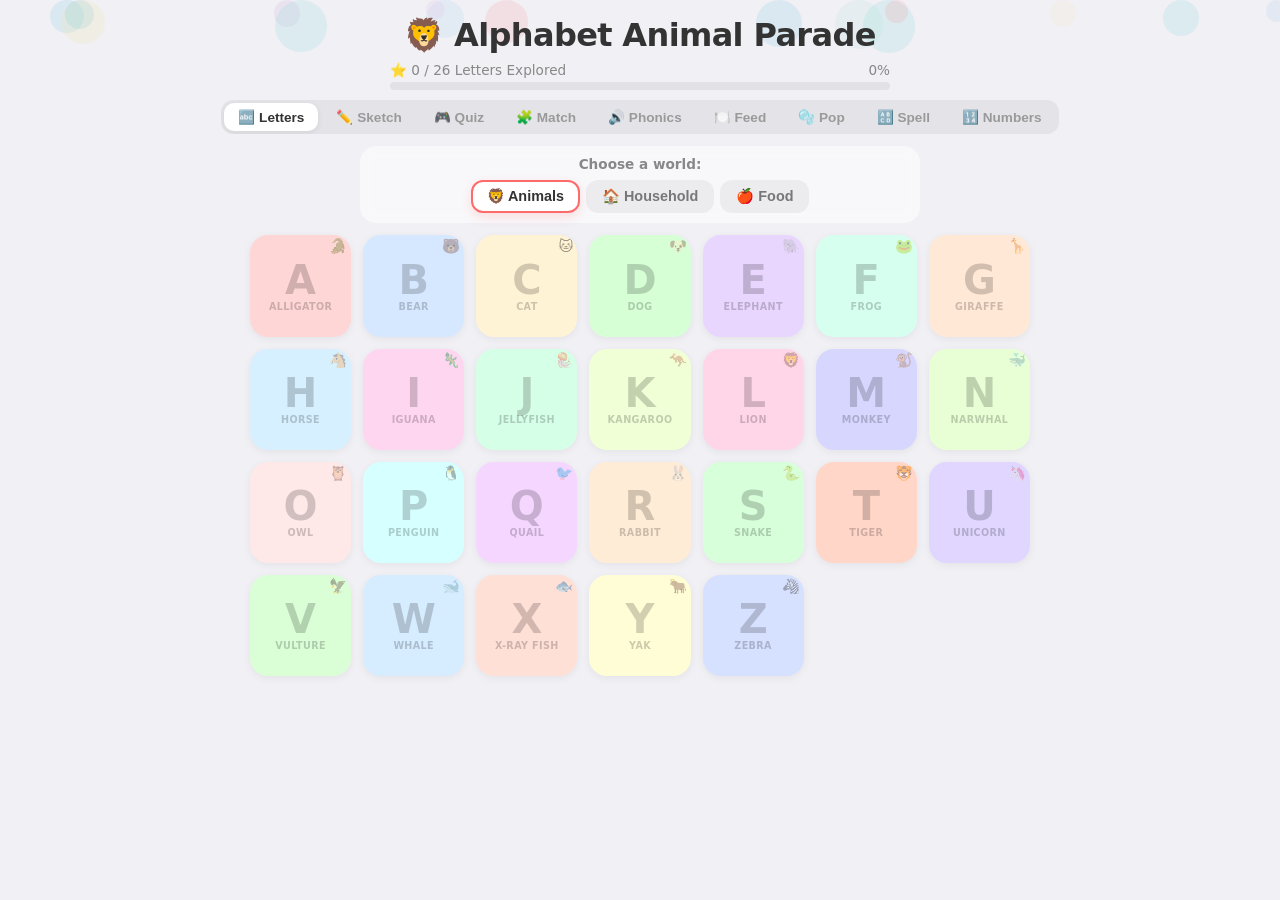
==== commit cf1ef420: "Adjust number trace guide weight" ====
--- a/index.html
+++ b/index.html
@@ -735,7 +735,7 @@
     .numbers-trace-canvas-wrap.verified { box-shadow: 0 4px 30px rgba(78, 205, 196, 0.4); }
     .numbers-trace-guide {
       position: absolute; inset: 0; display: flex; align-items: center; justify-content: center; font-size: min(58vw, 270px);
-      color: rgba(0,0,0,0.08); font-weight: 800; pointer-events: none;
+      color: rgba(0,0,0,0.08); font-weight: 500; pointer-events: none;
     }
     .numbers-trace-guide.verified-glow { color: rgba(78, 205, 196, 0.15); }
     .numbers-trace-canvas { position: absolute; inset: 0; z-index: 2; cursor: crosshair; }
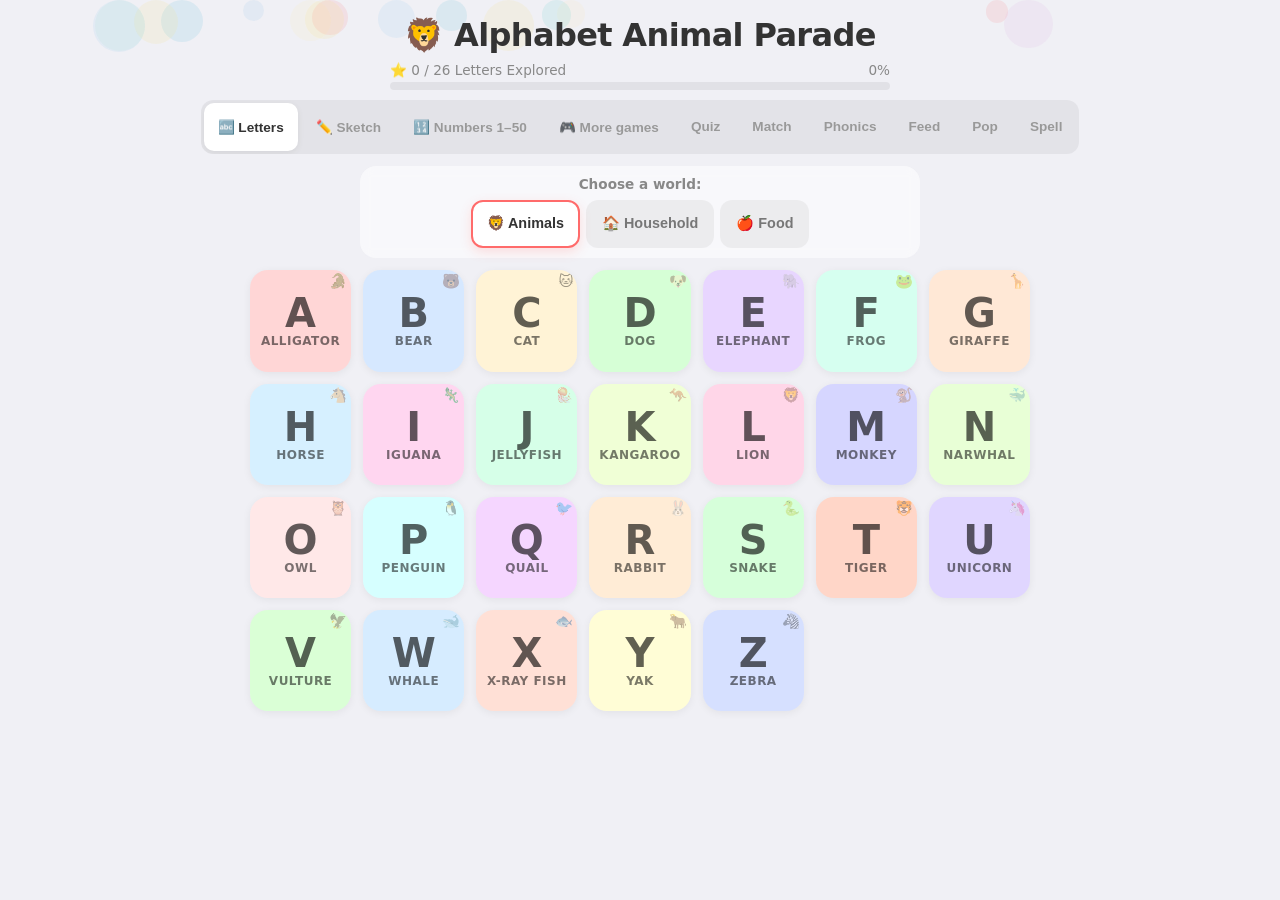
==== commit 1e413d80: "Add toddler-friendly numbers page" ====
--- a/index.html
+++ b/index.html
@@ -2,7 +2,7 @@
 <html lang="en">
 <head>
   <meta charset="UTF-8">
-  <meta name="viewport" content="width=device-width, initial-scale=1.0, user-scalable=no">
+  <meta name="viewport" content="width=device-width, initial-scale=1.0">
   <title>Alphabet Animal Parade</title>
   <style>
     /* ===== RESET & BASE ===== */
@@ -18,6 +18,22 @@
       overflow-x: hidden;
     }
 
+    /* Large, forgiving controls are easier for small hands to find. */
+    button, .tab-btn, .letter-tile { min-height: 48px; }
+    button:focus-visible, .letter-tile:focus-visible {
+      outline: 4px solid #2D9CDB;
+      outline-offset: 3px;
+    }
+
+    @media (prefers-reduced-motion: reduce) {
+      *, *::before, *::after {
+        animation-duration: 0.01ms !important;
+        animation-iteration-count: 1 !important;
+        transition-duration: 0.01ms !important;
+        scroll-behavior: auto !important;
+      }
+    }
+
     /* ===== PAGE TRANSITIONS ===== */
     .page.hidden { display: none; }
 
@@ -112,8 +128,13 @@
     }
     .tab-bar::-webkit-scrollbar { display: none; }
 
+    .advanced-tabs {
+      display: flex; gap: 4px; flex-shrink: 0;
+    }
+    .advanced-tabs.hidden { display: none; }
+
     .tab-btn {
-      padding: 6px 14px; border: none; background: transparent;
+      padding: 10px 14px; border: none; background: transparent;
       border-radius: 10px; font-size: clamp(0.65rem, 1.8vw, 0.85rem);
       font-weight: 700; color: #999; cursor: pointer; transition: all 0.25s ease;
       flex-shrink: 0; white-space: nowrap;
@@ -134,6 +155,7 @@
     .letter-tile {
       aspect-ratio: 1; border-radius: clamp(10px, 2.5vw, 18px);
       display: flex; flex-direction: column; align-items: center; justify-content: center;
+      border: none; font: inherit;
       cursor: pointer; transition: transform 0.2s ease, box-shadow 0.2s ease;
       box-shadow: 0 2px 8px rgba(0,0,0,0.06); position: relative; overflow: hidden;
       animation: tile-pop 0.4s cubic-bezier(0.34,1.56,0.64,1) backwards;
@@ -144,12 +166,12 @@
 
     .letter-tile .tile-letter {
       font-size: clamp(1.5rem, 5vw, 2.5rem); font-weight: 900;
-      color: rgba(0,0,0,0.18); line-height: 1;
+      color: rgba(0,0,0,0.62); line-height: 1;
     }
 
     .letter-tile .tile-animal {
-      font-size: clamp(0.4rem, 1.2vw, 0.6rem); font-weight: 600;
-      color: rgba(0,0,0,0.2); text-transform: uppercase;
+      font-size: clamp(0.55rem, 1.5vw, 0.75rem); font-weight: 700;
+      color: rgba(0,0,0,0.52); text-transform: uppercase;
       letter-spacing: 0.04em; margin-top: 1px;
     }
 
@@ -1280,13 +1302,16 @@
   <div class="tab-bar">
     <button class="tab-btn active" id="tabLetters" onclick="switchTab('letters')">🔤 Letters</button>
     <button class="tab-btn" id="tabSketch" onclick="switchTab('sketch')">✏️ Sketch</button>
-    <button class="tab-btn" id="tabQuiz" onclick="switchTab('quiz')">🎮 Quiz</button>
-    <button class="tab-btn" id="tabMatch" onclick="switchTab('match')">🧩 Match</button>
-    <button class="tab-btn" id="tabPhonics" onclick="switchTab('phonics')">🔊 Phonics</button>
-    <button class="tab-btn" id="tabFeed" onclick="switchTab('feed')">🍽️ Feed</button>
-    <button class="tab-btn" id="tabPop" onclick="switchTab('pop')">🫧 Pop</button>
-    <button class="tab-btn" id="tabSpell" onclick="switchTab('spell')">🔠 Spell</button>
-    <button class="tab-btn" id="tabNumbers" onclick="switchTab('numbers')">🔢 Numbers</button>
+    <button class="tab-btn" id="tabNumbers" onclick="window.location.href='numbers.html'">🔢 Numbers 1–50</button>
+    <button class="tab-btn" id="tabMore" onclick="toggleAdvancedTabs()" aria-expanded="false">🎮 More games</button>
+    <div class="advanced-tabs hidden" id="advancedTabs">
+      <button class="tab-btn" id="tabQuiz" onclick="switchTab('quiz')">Quiz</button>
+      <button class="tab-btn" id="tabMatch" onclick="switchTab('match')">Match</button>
+      <button class="tab-btn" id="tabPhonics" onclick="switchTab('phonics')">Phonics</button>
+      <button class="tab-btn" id="tabFeed" onclick="switchTab('feed')">Feed</button>
+      <button class="tab-btn" id="tabPop" onclick="switchTab('pop')">Pop</button>
+      <button class="tab-btn" id="tabSpell" onclick="switchTab('spell')">Spell</button>
+    </div>
   </div>
 
   <div class="mode-strip" id="modeStrip">
@@ -1547,6 +1572,23 @@
   let visitedLetters = new Set();
   let completionShown = false;
 
+  const LETTER_PROGRESS_KEY = 'alphabet-animal-letter-progress';
+  function loadVisitedLetters(mode) {
+    try {
+      const saved = JSON.parse(localStorage.getItem(LETTER_PROGRESS_KEY) || '{}');
+      return new Set(Array.isArray(saved[mode]) ? saved[mode] : []);
+    } catch (e) {
+      return new Set();
+    }
+  }
+  function saveVisitedLetters() {
+    try {
+      const saved = JSON.parse(localStorage.getItem(LETTER_PROGRESS_KEY) || '{}');
+      saved[currentMode] = [...visitedLetters];
+      localStorage.setItem(LETTER_PROGRESS_KEY, JSON.stringify(saved));
+    } catch (e) { /* Storage can be unavailable in private browsing. */ }
+  }
+
   // Quiz state
   let quizLetters = [];
   let quizIndex = 0;
@@ -1597,7 +1639,7 @@
   let sketchLineWidth = 30;
 
   // Coverage verification
-  const COVERAGE_THRESHOLD = 0.55;       // 55% coverage required - trace most of the guide!
+  const COVERAGE_THRESHOLD = 0.4;        // A forgiving practice threshold for small hands.
 
   // ============================================================
   // DOM REFERENCES
@@ -1864,6 +1906,7 @@
   function updateProgress() {
     const count = visitedLetters.size;
     const pct = Math.round((count / 26) * 100);
+    saveVisitedLetters();
     progressFill.style.width = pct + '%';
     progressText.textContent = `⭐ ${count} / 26 Letters Explored`;
     progressPercent.textContent = pct + '%';
@@ -1889,12 +1932,27 @@
 
   let currentTab = 'letters';
 
+  function toggleAdvancedTabs() {
+    const advanced = document.getElementById('advancedTabs');
+    const button = document.getElementById('tabMore');
+    const isHidden = advanced.classList.toggle('hidden');
+    button.setAttribute('aria-expanded', String(!isHidden));
+    playTapSound();
+  }
+
   function switchTab(tab, force = false) {
     const activeBtn = document.querySelector('.tab-btn.active');
     if (!force && currentTab === tab && activeBtn && activeBtn.id.toLowerCase().includes(tab)) {
       return; // prevent restarting active games by tapping the same tab
     }
     currentTab = tab;
+    const advancedTabs = ['quiz', 'match', 'phonics', 'feed', 'pop', 'spell'];
+    const isAdvanced = advancedTabs.includes(tab);
+    const advanced = document.getElementById('advancedTabs');
+    const moreButton = document.getElementById('tabMore');
+    advanced.classList.toggle('hidden', !isAdvanced && !advanced.classList.contains('hidden'));
+    if (isAdvanced) advanced.classList.remove('hidden');
+    moreButton.setAttribute('aria-expanded', String(isAdvanced || !advanced.classList.contains('hidden')));
 
     document.getElementById('tabLetters').classList.toggle('active', tab === 'letters');
     document.getElementById('tabSketch').classList.toggle('active', tab === 'sketch');
@@ -1905,6 +1963,7 @@
     document.getElementById('tabPop').classList.toggle('active', tab === 'pop');
     document.getElementById('tabSpell').classList.toggle('active', tab === 'spell');
     document.getElementById('tabNumbers').classList.toggle('active', tab === 'numbers');
+    moreButton.classList.toggle('active', isAdvanced);
 
     letterGrid.style.display = tab === 'letters' ? '' : 'none';
     document.getElementById('modeStrip').style.display = tab === 'letters' ? '' : 'none';
@@ -1955,8 +2014,9 @@
     if (mode === 'household') document.getElementById('btnModeHousehold').classList.add('active');
     if (mode === 'food') document.getElementById('btnModeFood').classList.add('active');
 
-    // Reset progress
-    visitedLetters.clear();
+    // Keep each learning world independent and restore it after a reload.
+    visitedLetters = loadVisitedLetters(mode);
+    completionShown = false;
     sketchCompletedSet.clear();
     quizScore = 0;
     quizStreak = 0;
@@ -1991,8 +2051,10 @@
     letterGrid.innerHTML = '';
     LETTERS.forEach((letter, i) => {
       const d = DATA[letter];
-      const tile = document.createElement('div');
+      const tile = document.createElement('button');
       tile.classList.add('letter-tile');
+      tile.type = 'button';
+      tile.setAttribute('aria-label', `${letter}, ${d.animal}`);
       if (visitedLetters.has(letter)) tile.classList.add('visited');
       tile.style.backgroundColor = d.color;
       tile.style.animationDelay = (i * 0.02) + 's';
@@ -2960,7 +3022,7 @@
   let matchLock = false;
   let matchesFound = 0;
   let matchMode = 'emoji';
-  const MATCH_PAIR_COUNT = 8;
+  const MATCH_PAIR_COUNT = 3;
 
   function setMatchMode(mode) {
     matchMode = mode;
@@ -3458,7 +3520,7 @@
     const body = getNumbersBody();
     if (!body) return;
 
-    if (numbersCountRound > 8) {
+    if (numbersCountRound > 5) {
       body.innerHTML = `
         <div class="quiz-complete">
           <div class="trophy">🔢</div>
@@ -3480,7 +3542,7 @@
     body.innerHTML = `
       <div class="numbers-score-bar">
         <span>⭐ Score: ${numbersCountScore}</span>
-        <span>📝 ${numbersCountRound} / 8</span>
+        <span>📝 ${numbersCountRound} / 5</span>
       </div>
       <div class="numbers-prompt">How many ${d.animal.toLowerCase()}s do you see?</div>
       <div class="numbers-hint">Count them, then tap the number.</div>
@@ -3491,27 +3553,31 @@
       <div class="numbers-reveal" id="numbersCountReveal"></div>
     `;
 
+    let answered = false;
     body.querySelectorAll('.numbers-choice').forEach(btn => {
       btn.addEventListener('click', () => {
+        if (answered) return;
         const chosen = Number(btn.dataset.number);
         const reveal = document.getElementById('numbersCountReveal');
         if (chosen === answer) {
+          answered = true;
           numbersCountScore++;
           btn.classList.add('correct');
           playSuccessSound();
           reveal.textContent = `${answer}! Great counting!`;
           speakPraise(`${answer}! Great counting!`);
+          body.querySelectorAll('.numbers-choice').forEach(b => b.disabled = true);
+          setTimeout(() => {
+            numbersCountRound++;
+            renderCountAnimalsRound();
+          }, 1400);
         } else {
           btn.classList.add('wrong');
           playWrongSound();
-          reveal.textContent = `Let's count again. There are ${answer}.`;
-          speakCorrection(`There are ${answer}.`);
+          reveal.textContent = 'Almost! Count again and try one more time. 💛';
+          speakCorrection('Let’s count together. Try one more time.');
+          setTimeout(() => btn.classList.remove('wrong'), 450);
         }
-        body.querySelectorAll('.numbers-choice').forEach(b => b.disabled = true);
-        setTimeout(() => {
-          numbersCountRound++;
-          renderCountAnimalsRound();
-        }, 1400);
       });
     });
 
@@ -3528,7 +3594,7 @@
     numbersMatchLock = false;
     numbersMatchFound = 0;
 
-    const nums = shuffleArray([1,2,3,4,5,6]).slice(0, 6);
+    const nums = shuffleArray([1,2,3,4,5,6]).slice(0, 3);
     nums.forEach(n => {
       numbersMatchCards.push({ type: 'digit', value: n, display: String(n), say: String(n) });
       numbersMatchCards.push({ type: 'qty', value: n, display: '⭐'.repeat(n), say: numberWord(n) });
@@ -3537,7 +3603,7 @@
 
     body.innerHTML = `
       <div class="numbers-score-bar">
-        <span>🧩 Matches: <span id="numbersMatchScore">0</span> / 6</span>
+        <span>🧩 Matches: <span id="numbersMatchScore">0</span> / 3</span>
       </div>
       <div class="numbers-prompt">Match the number to the right amount!</div>
       <div class="numbers-hint">Find number friends that belong together.</div>
@@ -3582,7 +3648,7 @@
         numbersMatchFirst = null;
         numbersMatchSecond = null;
         numbersMatchLock = false;
-        if (numbersMatchFound === 6) {
+        if (numbersMatchFound === 3) {
           const body = getNumbersBody();
           if (body) body.innerHTML = `
             <div class="quiz-complete">
@@ -3870,7 +3936,7 @@
   // ============================================================
 
   function startQuiz() {
-    quizLetters = [...LETTERS].sort(() => Math.random() - 0.5);
+    quizLetters = [...LETTERS].sort(() => Math.random() - 0.5).slice(0, 5);
     quizIndex = 0; quizScore = 0; quizStreak = 0;
     showQuizQuestion();
   }
@@ -3893,7 +3959,7 @@
       <div class="quiz-score-bar">
         <span>⭐ Score: ${quizScore}</span>
         <span>🔥 Streak: ${quizStreak}</span>
-        <span>📝 ${quizIndex + 1} / 26</span>
+        <span>📝 ${quizIndex + 1} / ${quizLetters.length}</span>
       </div>
       <div class="quiz-prompt">
         <div class="quiz-emoji">${d.emoji}</div>
@@ -3960,7 +4026,7 @@
   }
 
   function showQuizComplete() {
-    const pct = Math.round((quizScore / 26) * 100);
+    const pct = Math.round((quizScore / quizLetters.length) * 100);
     let message = '', trophy = '🏆';
     if (pct === 100)     { message = "PERFECT SCORE! You're an alphabet genius!"; trophy = '👑'; }
     else if (pct >= 80)  { message = "Amazing job! You really know your letters!"; }
@@ -3971,7 +4037,7 @@
       <div class="quiz-complete">
         <div class="trophy">${trophy}</div>
         <h2>Quiz Complete!</h2>
-        <p>${message}<br>You got <strong>${quizScore} / 26</strong> correct!</p>
+        <p>${message}<br>You got <strong>${quizScore} / ${quizLetters.length}</strong> correct!</p>
         <button onclick="startQuiz()">🔄 Play Again</button>
       </div>
     `;
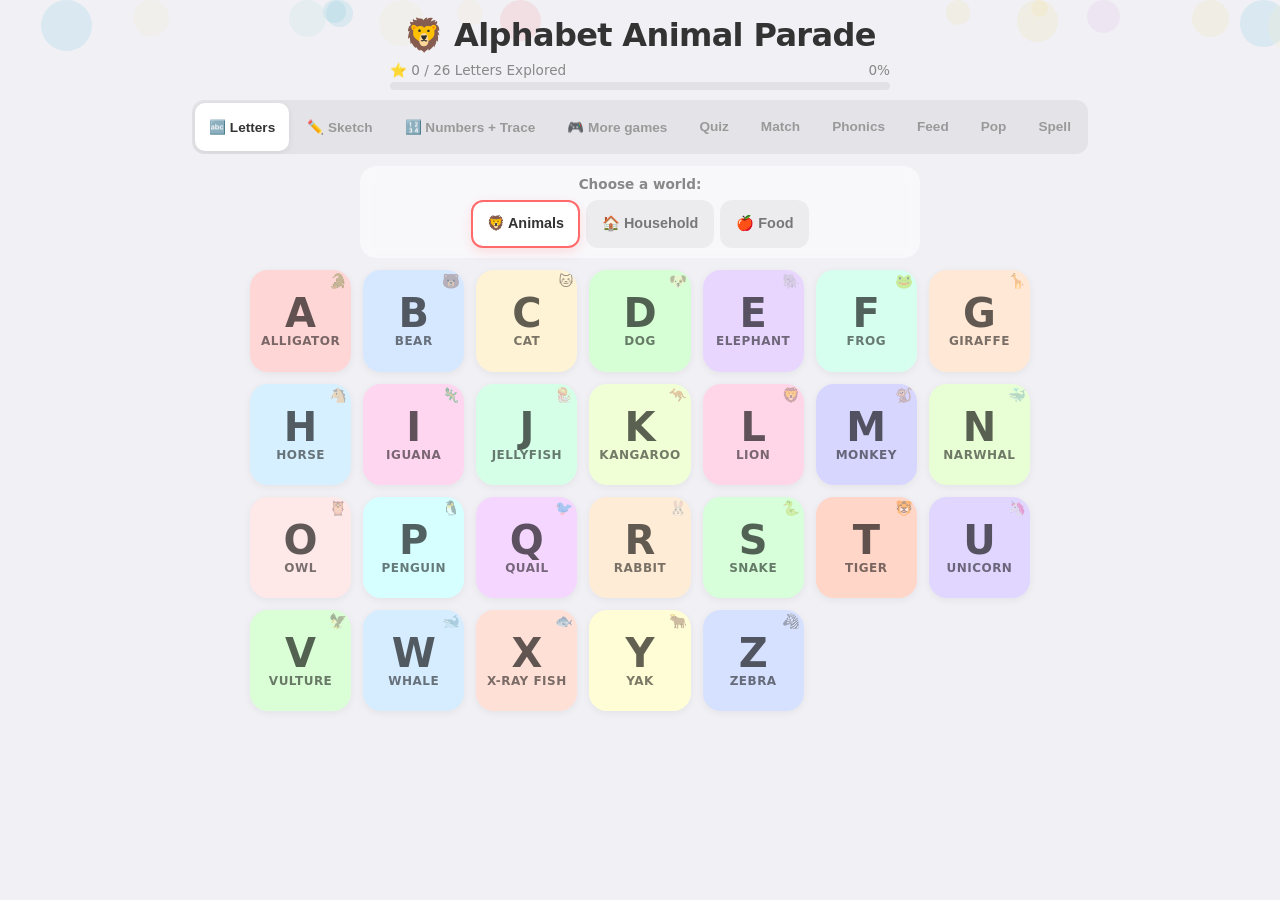
==== commit 8bb75170: "Expose number tracing mode" ====
--- a/index.html
+++ b/index.html
@@ -1302,7 +1302,7 @@
   <div class="tab-bar">
     <button class="tab-btn active" id="tabLetters" onclick="switchTab('letters')">🔤 Letters</button>
     <button class="tab-btn" id="tabSketch" onclick="switchTab('sketch')">✏️ Sketch</button>
-    <button class="tab-btn" id="tabNumbers" onclick="window.location.href='numbers.html'">🔢 Numbers 1–50</button>
+    <button class="tab-btn" id="tabNumbers" onclick="switchTab('numbers')">🔢 Numbers + Trace</button>
     <button class="tab-btn" id="tabMore" onclick="toggleAdvancedTabs()" aria-expanded="false">🎮 More games</button>
     <div class="advanced-tabs hidden" id="advancedTabs">
       <button class="tab-btn" id="tabQuiz" onclick="switchTab('quiz')">Quiz</button>
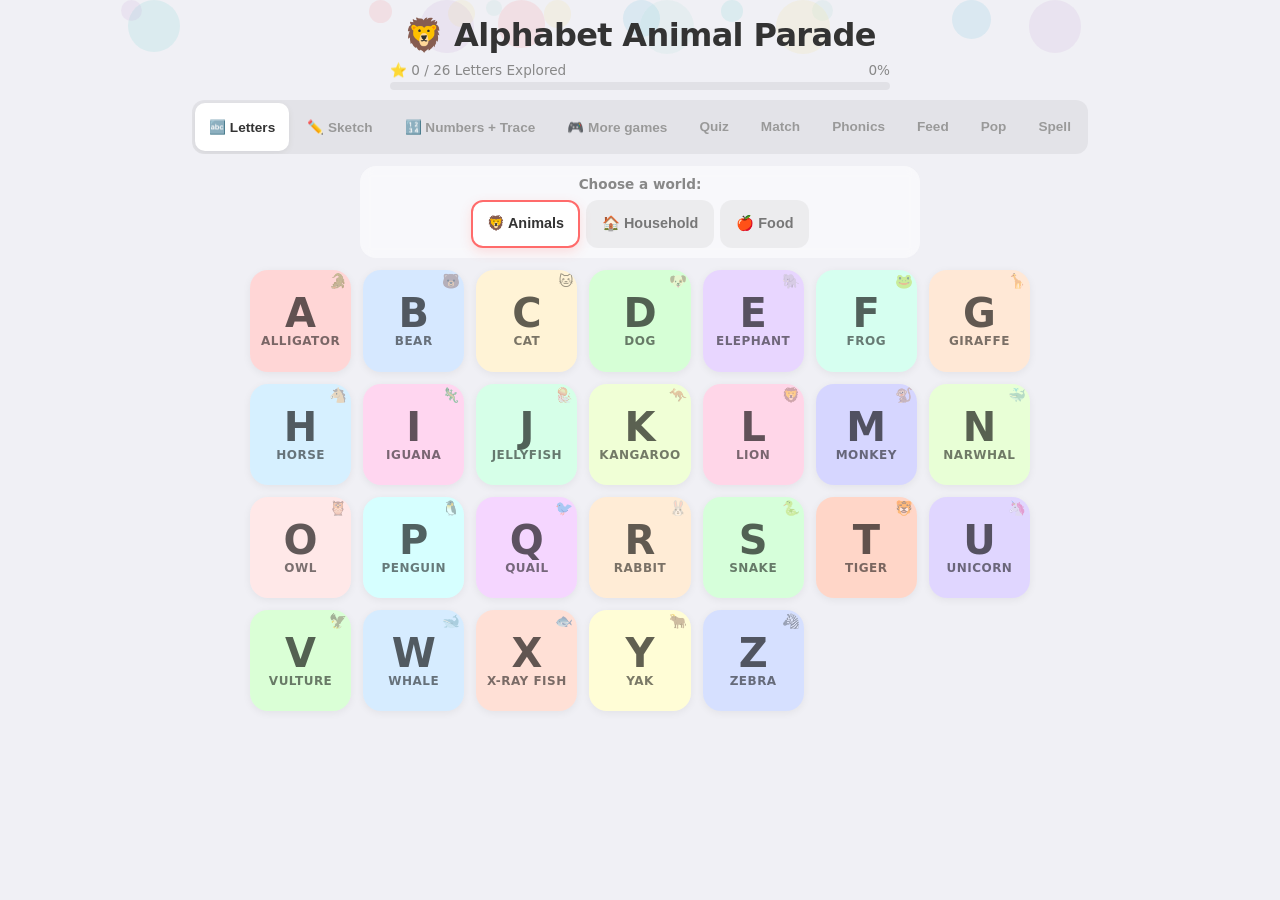
==== commit 26f41aa8: "Make sketch activity toddler friendly" ====
--- a/index.html
+++ b/index.html
@@ -47,6 +47,8 @@
       position: relative;
     }
 
+    .home-page.sketch-mode > .progress-section { display: none; }
+
     .home-header { text-align: center; margin-bottom: 0.5rem; position: relative; z-index: 2; }
 
     .home-title {
@@ -210,7 +212,7 @@
 
     /* ===== SKETCH SECTION ===== */
     .sketch-section {
-      width: 100%; max-width: 500px;
+      width: 100%; max-width: 540px;
       display: flex; flex-direction: column; align-items: center;
       position: relative; z-index: 2;
     }
@@ -225,6 +227,13 @@
 
     .sketch-prompt .sketch-letter-highlight {
       font-size: clamp(1.2rem, 3.5vw, 1.6rem); font-weight: 900; color: #FF6B6B;
+    }
+
+    .sketch-helper {
+      margin-top: 0.25rem;
+      color: #999;
+      font-size: clamp(0.7rem, 2vw, 0.88rem);
+      font-weight: 700;
     }
 
     /* Sketch progress counter */
@@ -248,7 +257,7 @@
     }
 
     .sketch-case-btn {
-      padding: 5px 16px; border: none; background: transparent;
+      min-height: 48px; padding: 8px 22px; border: none; background: transparent;
       border-radius: 8px; font-size: clamp(0.7rem, 1.8vw, 0.85rem);
       font-weight: 700; color: #aaa; cursor: pointer; transition: all 0.2s;
     }
@@ -261,7 +270,7 @@
     /* Canvas wrapper */
     .sketch-canvas-wrapper {
       position: relative;
-      width: min(85vw, 400px); height: min(85vw, 400px);
+      width: min(88vw, 430px); height: min(88vw, 430px);
       border-radius: 24px; overflow: hidden;
       box-shadow: 0 4px 20px rgba(0,0,0,0.08);
       background: white; margin-bottom: 0.5rem;
@@ -289,13 +298,13 @@
     .sketch-guide-letter {
       position: absolute; inset: 0;
       display: flex; align-items: center; justify-content: center;
-      font-weight: 500; color: rgba(0,0,0,0.08);
-      font-size: min(60vw, 280px); line-height: 1;
+      font-weight: 650; color: rgba(0,0,0,0.13);
+      font-size: min(64vw, 310px); line-height: 1;
       pointer-events: none; z-index: 1;
       transition: all 0.3s ease;
     }
 
-    .sketch-guide-letter.lowercase { font-size: min(55vw, 260px); font-weight: 500; }
+    .sketch-guide-letter.lowercase { font-size: min(58vw, 280px); font-weight: 650; }
 
     .sketch-guide-letter.verified-glow {
       color: rgba(78, 205, 196, 0.15);
@@ -308,7 +317,7 @@
 
     /* ===== COVERAGE METER ===== */
     .sketch-coverage-section {
-      width: min(85vw, 400px); margin-bottom: 0.5rem;
+      width: min(88vw, 430px); margin-bottom: 0.5rem;
     }
 
     .sketch-coverage-label {
@@ -322,8 +331,10 @@
     }
 
     .sketch-coverage-pct {
-      font-size: clamp(0.7rem, 1.8vw, 0.85rem);
-      font-weight: 800; color: #ccc;
+      min-width: 6.2em;
+      font-size: clamp(0.85rem, 2.3vw, 1rem);
+      font-weight: 900; letter-spacing: 0.08em; color: #ccc;
+      text-align: right;
       transition: color 0.3s ease;
     }
 
@@ -348,10 +359,7 @@
 
     /* Threshold marker */
     .sketch-coverage-threshold {
-      position: absolute; top: -2px; bottom: -2px;
-      width: 3px; background: rgba(0,0,0,0.15);
-      border-radius: 2px; z-index: 1;
-      /* positioned via JS */
+      display: none;
     }
 
     .sketch-coverage-threshold::after {
@@ -381,8 +389,8 @@
     }
 
     .sketch-color-btn {
-      width: 32px; height: 32px;
-      border: 3px solid transparent; border-radius: 50%;
+      width: 50px; height: 50px; min-height: 50px;
+      border: 4px solid transparent; border-radius: 50%;
       cursor: pointer; transition: transform 0.2s, border-color 0.2s;
       box-shadow: 0 2px 6px rgba(0,0,0,0.1);
     }
@@ -397,19 +405,34 @@
     }
 
     .sketch-action-btn {
-      border: none; background: rgba(0,0,0,0.06);
-      border-radius: 12px; padding: 8px 14px;
-      font-size: clamp(0.65rem, 1.7vw, 0.8rem);
+      min-height: 52px; border: none; background: rgba(0,0,0,0.06);
+      border-radius: 16px; padding: 10px 20px;
+      font-size: clamp(0.78rem, 2vw, 0.95rem);
       font-weight: 700; color: #777; cursor: pointer;
       transition: background 0.2s, transform 0.2s; white-space: nowrap;
     }
 
+    .sketch-action-btn.primary { background: #fff; color: #555; box-shadow: 0 3px 10px rgba(0,0,0,0.08); }
+
+    .sketch-action-toolbar { margin-bottom: 0.45rem; }
+
+    .sketch-nav-row {
+      display: grid; grid-template-columns: 1fr auto 1fr; align-items: center;
+      gap: 10px; width: min(88vw, 430px); margin-bottom: 0.5rem;
+    }
+
+    .sketch-nav-btn {
+      min-height: 56px; padding: 10px 14px; border: 0; border-radius: 18px;
+      background: rgba(255,255,255,0.92); color: #555; box-shadow: 0 3px 12px rgba(0,0,0,0.08);
+      font-size: clamp(0.8rem, 2.3vw, 1rem); font-weight: 850; cursor: pointer;
+    }
+
+    .sketch-nav-btn.next { background: #FF6B6B; color: #fff; }
+    .sketch-nav-btn:disabled { opacity: 0.35; cursor: default; box-shadow: none; }
+    .sketch-nav-hint { color: #aaa; font-size: 0.68rem; font-weight: 800; text-align: center; white-space: nowrap; }
+
     .sketch-action-btn:hover { background: rgba(0,0,0,0.1); }
     .sketch-action-btn:active { transform: scale(0.95); }
-
-    .sketch-action-btn.skip {
-      background: rgba(0,0,0,0.04); color: #bbb;
-    }
 
     /* Celebration overlay */
     .sketch-celebration {
@@ -435,6 +458,12 @@
     .sketch-celebration .celeb-score {
       font-size: clamp(0.65rem, 1.8vw, 0.8rem);
       color: #4ECDC4; font-weight: 800; margin-top: 0.3rem;
+    }
+
+    .sketch-celeb-next {
+      min-height: 56px; margin-top: 1rem; padding: 12px 24px; border: 0; border-radius: 18px;
+      background: #FF6B6B; color: #fff; font-size: 1rem; font-weight: 900; cursor: pointer;
+      box-shadow: 0 5px 14px rgba(255,107,107,0.25);
     }
 
     /* ===== QUIZ SECTION ===== */
@@ -1273,6 +1302,17 @@
     @media (max-height: 500px) {
       .detail-letters { display: flex; align-items: baseline; gap: 0.3rem; }
       .detail-lower { margin-top: 0; }
+    }
+
+    @media (max-width: 600px) and (max-height: 700px) {
+      .sketch-canvas-wrapper {
+        width: min(78vw, 48vh, 360px);
+        height: min(78vw, 48vh, 360px);
+      }
+      .sketch-coverage-section, .sketch-nav-row { width: min(78vw, 48vh, 360px); }
+      .sketch-helper { font-size: 0.72rem; }
+      .sketch-color-btn { width: 44px; height: 44px; min-height: 44px; }
+      .sketch-nav-btn { min-height: 50px; padding: 8px 10px; }
     }
   </style>
 </head>
@@ -1329,7 +1369,8 @@
   <!-- ===== SKETCH SECTION ===== -->
   <div class="sketch-section hidden" id="sketchSection">
     <div class="sketch-header">
-      <div class="sketch-prompt">Trace the letter <span class="sketch-letter-highlight" id="sketchLetterLabel">A</span> with your finger!</div>
+      <div class="sketch-prompt">Trace the big <span class="sketch-letter-highlight" id="sketchLetterLabel">A</span> with your finger!</div>
+      <div class="sketch-helper">Draw on the letter with one finger ✏️</div>
     </div>
 
     <!-- Progress + stats -->
@@ -1355,14 +1396,15 @@
         <div class="celeb-text">Great job!</div>
         <div class="celeb-sub">You traced the letter!</div>
         <div class="celeb-score"></div>
+        <button class="sketch-celeb-next" id="sketchCelebrationNext" type="button">Next letter →</button>
       </div>
     </div>
 
     <!-- Coverage meter -->
     <div class="sketch-coverage-section">
       <div class="sketch-coverage-label">
-        <span class="sketch-coverage-label-text">Tracing accuracy</span>
-        <span class="sketch-coverage-pct" id="coveragePct">0%</span>
+        <span class="sketch-coverage-label-text">Trace stars</span>
+        <span class="sketch-coverage-pct" id="coveragePct" aria-label="No trace stars yet">☆☆☆☆☆</span>
       </div>
       <div class="sketch-coverage-track">
         <div class="sketch-coverage-fill" id="coverageFill"></div>
@@ -1373,14 +1415,20 @@
     <!-- Feedback -->
     <div class="sketch-feedback" id="sketchFeedback">Start tracing! ✏️</div>
 
-    <!-- Toolbar: colors + sizes -->
+    <!-- Toolbar: a small set of large, easy-to-tap colors -->
     <div class="sketch-toolbar" id="sketchToolbar"></div>
 
     <!-- Actions -->
-    <div class="sketch-toolbar">
-      <button class="sketch-action-btn" onclick="clearSketch()">🗑️ Clear</button>
+    <div class="sketch-toolbar sketch-action-toolbar">
+      <button class="sketch-action-btn primary" onclick="clearSketch()">🗑️ Clear</button>
       <button class="sketch-action-btn" onclick="undoSketch()">↩️ Undo</button>
-      <button class="sketch-action-btn skip" onclick="skipSketchLetter()">⏭️ Skip</button>
+    </div>
+
+    <!-- Clear letter navigation for small hands -->
+    <div class="sketch-nav-row" aria-label="Sketch letter navigation">
+      <button class="sketch-nav-btn" id="sketchPreviousBtn" type="button" aria-label="Previous letter">← <span>Back</span></button>
+      <span class="sketch-nav-hint">Choose a letter</span>
+      <button class="sketch-nav-btn next" id="sketchNextBtn" type="button" aria-label="Next letter"><span>Next</span> →</button>
     </div>
   </div>
 
@@ -1589,6 +1637,36 @@
     } catch (e) { /* Storage can be unavailable in private browsing. */ }
   }
 
+  function loadSketchProgress() {
+    sketchShuffledLetters = [...LETTERS];
+    sketchQueueIndex = 0;
+    sketchCompletedSet = new Set();
+    try {
+      const saved = JSON.parse(localStorage.getItem(SKETCH_PROGRESS_KEY) || '{}');
+      const progress = saved[currentMode] || {};
+      const completed = Array.isArray(progress.completed)
+        ? progress.completed.filter(letter => LETTERS.includes(letter))
+        : [];
+      sketchCompletedSet = new Set(completed);
+      sketchQueueIndex = Number.isInteger(progress.current)
+        ? Math.min(Math.max(progress.current, 0), LETTERS.length - 1)
+        : 0;
+      if (progress.case === 'upper' || progress.case === 'lower') sketchCase = progress.case;
+    } catch (e) { /* The sketch starts at A when storage is unavailable. */ }
+  }
+
+  function saveSketchProgress() {
+    try {
+      const saved = JSON.parse(localStorage.getItem(SKETCH_PROGRESS_KEY) || '{}');
+      saved[currentMode] = {
+        completed: [...sketchCompletedSet],
+        current: sketchQueueIndex,
+        case: sketchCase
+      };
+      localStorage.setItem(SKETCH_PROGRESS_KEY, JSON.stringify(saved));
+    } catch (e) { /* The sketch still works when browser storage is unavailable. */ }
+  }
+
   // Quiz state
   let quizLetters = [];
   let quizIndex = 0;
@@ -1631,15 +1709,17 @@
   let numbersTraceAdvanceTimer = null;
 
   // Sketch state
-  let sketchShuffledLetters = [];       // Randomized order of letters
-  let sketchQueueIndex = 0;             // Current position in shuffled queue
+  let sketchShuffledLetters = [];       // Fixed A-to-Z order for predictable navigation
+  let sketchQueueIndex = 0;             // Current position in the letter queue
   let sketchCompletedSet = new Set();   // Letters successfully traced
   let sketchCase = 'upper';
   let sketchColor = '#FF6B6B';
   let sketchLineWidth = 30;
+  let sketchAdvanceTimer = null;
 
   // Coverage verification
   const COVERAGE_THRESHOLD = 0.4;        // A forgiving practice threshold for small hands.
+  const SKETCH_PROGRESS_KEY = 'alphabet-animal-sketch-progress-v1';
 
   // ============================================================
   // DOM REFERENCES
@@ -1691,6 +1771,9 @@
   const coverageFill       = document.getElementById('coverageFill');
   const coverageThreshold  = document.getElementById('coverageThreshold');
   const sketchFeedback     = document.getElementById('sketchFeedback');
+  const sketchPreviousBtn  = document.getElementById('sketchPreviousBtn');
+  const sketchNextBtn      = document.getElementById('sketchNextBtn');
+  const sketchCelebrationNext = document.getElementById('sketchCelebrationNext');
 
   const sketchTrace = createTraceController({
     getElements: () => ({
@@ -1966,6 +2049,7 @@
     moreButton.classList.toggle('active', isAdvanced);
 
     letterGrid.style.display = tab === 'letters' ? '' : 'none';
+    homePage.classList.toggle('sketch-mode', tab === 'sketch');
     document.getElementById('modeStrip').style.display = tab === 'letters' ? '' : 'none';
     sketchSection.classList.toggle('hidden', tab !== 'sketch');
     quizSection.classList.toggle('hidden', tab !== 'quiz');
@@ -2017,7 +2101,8 @@
     // Keep each learning world independent and restore it after a reload.
     visitedLetters = loadVisitedLetters(mode);
     completionShown = false;
-    sketchCompletedSet.clear();
+    sketchShuffledLetters = [];
+    sketchCompletedSet = new Set();
     quizScore = 0;
     quizStreak = 0;
     sketchQueueIndex = 0;
@@ -2156,7 +2241,9 @@
       const elements = getElements();
       const pct = Math.round(coverage * 100);
       if (elements.coveragePct) {
-        elements.coveragePct.textContent = pct + '%';
+        const stars = Math.min(5, Math.max(0, Math.ceil(coverage * 5)));
+        elements.coveragePct.textContent = '⭐'.repeat(stars) + '☆'.repeat(5 - stars);
+        elements.coveragePct.setAttribute('aria-label', `${stars} of 5 trace stars`);
         elements.coveragePct.classList.remove('good', 'great');
       }
       if (elements.coverageFill) {
@@ -2472,12 +2559,14 @@
     return sketchCase === 'upper' ? letter : letter.toLowerCase();
   }
 
-  /** Initialize sketch tab - shuffle letters, reset state */
+  /** Initialize sketch tab with a predictable, resumable A-to-Z queue. */
   function initSketch() {
-    if (sketchShuffledLetters.length === 0 || sketchCompletedSet.size >= 26) {
-      sketchShuffledLetters = shuffleArray(LETTERS);
+    if (sketchShuffledLetters.length === 0) loadSketchProgress();
+    if (sketchCompletedSet.size >= LETTERS.length) {
+      sketchShuffledLetters = [...LETTERS];
       sketchQueueIndex = 0;
       sketchCompletedSet = new Set();
+      saveSketchProgress();
     }
 
     resizeSketchCanvas();
@@ -2495,13 +2584,9 @@
     const toolbar = document.getElementById('sketchToolbar');
     const colors = [
       { color: '#FF6B6B', name: 'Red' },
-      { color: '#FF9F43', name: 'Orange' },
-      { color: '#FECA57', name: 'Yellow' },
       { color: '#48DBFB', name: 'Blue' },
       { color: '#1DD1A1', name: 'Green' },
       { color: '#BB8FCE', name: 'Purple' },
-      { color: '#FF6FA7', name: 'Pink' },
-      { color: '#333333', name: 'Black' },
     ];
 
     toolbar.innerHTML = '';
@@ -2513,6 +2598,7 @@
       btn.style.background = c.color;
       btn.dataset.color = c.color;
       btn.title = c.name;
+      btn.setAttribute('aria-label', `${c.name} crayon`);
       btn.addEventListener('click', () => {
         sketchColor = c.color;
         toolbar.querySelectorAll('.sketch-color-btn').forEach(b => b.classList.remove('active'));
@@ -2532,6 +2618,9 @@
     sketchLetterLabel.textContent = displayLetter;
     document.getElementById('sketchCurrentDisplay').textContent = displayLetter;
     document.getElementById('sketchDoneCount').textContent = sketchCompletedSet.size;
+    sketchPreviousBtn.disabled = sketchQueueIndex === 0;
+    sketchNextBtn.disabled = sketchCompletedSet.size >= LETTERS.length;
+    saveSketchProgress();
     sketchTrace.invalidateGuide();
   }
 
@@ -2542,6 +2631,7 @@
     document.getElementById('sketchLowerBtn').classList.toggle('active', c === 'lower');
     updateSketchUI();
     clearSketch();
+    saveSketchProgress();
     playTapSound();
   }
 
@@ -2569,50 +2659,50 @@
     sketchTrace.updateFeedbackMessage(coverage);
   }
 
-  /** Randomize the crayon color for the next letter */
-  function randomizeSketchColor() {
-    const colors = ['#FF6B6B','#FF9F43','#FECA57','#48DBFB','#1DD1A1','#BB8FCE','#FF6FA7','#333333'];
-    let newColor;
-    do {
-      newColor = colors[Math.floor(Math.random() * colors.length)];
-    } while (newColor === sketchColor && colors.length > 1);
-
-    sketchColor = newColor;
-
-    const toolbar = document.getElementById('sketchToolbar');
-    if (toolbar) {
-      toolbar.querySelectorAll('.sketch-color-btn').forEach(btn => {
-        btn.classList.remove('active');
-        if (btn.dataset.color === sketchColor) btn.classList.add('active');
-      });
-    }
-  }
-
-  function skipSketchLetter() {
-    playTapSound();
-    advanceSketchLetter();
-  }
-
-  /** Advance to the next letter in the shuffled queue */
-  function advanceSketchLetter() {
-    if (sketchQueueIndex < sketchShuffledLetters.length - 1) {
-      sketchQueueIndex++;
-    } else {
-      if (sketchCompletedSet.size >= 26) {
-        showSketchComplete();
-        return;
-      }
-      const remaining = LETTERS.filter(l => !sketchCompletedSet.has(l));
-      sketchShuffledLetters = shuffleArray(remaining);
-      sketchQueueIndex = 0;
-    }
-    randomizeSketchColor();
+  function moveToSketchLetter(index) {
+    sketchQueueIndex = Math.min(Math.max(index, 0), LETTERS.length - 1);
     updateSketchUI();
     clearSketch();
+    speakText(`Trace ${getCurrentSketchDisplay()}`);
+  }
+
+  function previousSketchLetter() {
+    if (sketchQueueIndex <= 0) return;
+    playTapSound();
+    moveToSketchLetter(sketchQueueIndex - 1);
+  }
+
+  /** Advance through the fixed A-to-Z queue, skipping completed letters. */
+  function nextSketchLetter() {
+    if (sketchCompletedSet.size >= LETTERS.length) {
+      showSketchComplete();
+      return;
+    }
+
+    let nextIndex = sketchQueueIndex + 1;
+    while (nextIndex < LETTERS.length && sketchCompletedSet.has(LETTERS[nextIndex])) nextIndex++;
+    if (nextIndex >= LETTERS.length) {
+      nextIndex = LETTERS.findIndex(letter => !sketchCompletedSet.has(letter));
+    }
+    if (nextIndex >= 0) moveToSketchLetter(nextIndex);
+  }
+
+  /** Advance after a success, with the button available immediately. */
+  function advanceSketchLetter() {
+    if (sketchAdvanceTimer) {
+      clearTimeout(sketchAdvanceTimer);
+      sketchAdvanceTimer = null;
+    }
+    nextSketchLetter();
   }
 
   /** Show completion message for sketch mode */
   function showSketchComplete() {
+    if (sketchAdvanceTimer) {
+      clearTimeout(sketchAdvanceTimer);
+      sketchAdvanceTimer = null;
+    }
+    sketchCelebrationNext.textContent = 'Start again ↻';
     sketchTrace.showCelebration({
       emoji: '🏆',
       text: 'All 26 letters traced!',
@@ -2623,13 +2713,17 @@
     launchConfetti();
     speakPraise("Oh my goodness! You traced all 26 letters! You are an alphabet superstar!");
 
-    setTimeout(() => {
-      sketchShuffledLetters = shuffleArray(LETTERS);
-      sketchQueueIndex = 0;
-      sketchCompletedSet = new Set();
-      updateSketchUI();
-      clearSketch();
-    }, 5000);
+    setTimeout(restartSketchJourney, 5000);
+  }
+
+  function restartSketchJourney() {
+    sketchShuffledLetters = [...LETTERS];
+    sketchQueueIndex = 0;
+    sketchCompletedSet = new Set();
+    saveSketchProgress();
+    sketchCelebrationNext.textContent = 'Next letter →';
+    updateSketchUI();
+    clearSketch();
   }
 
   /** Celebrate a successful trace! */
@@ -2637,13 +2731,12 @@
     const letter = getCurrentSketchLetter();
     const d = DATA[letter];
     const displayLetter = getCurrentSketchDisplay();
-    const pct = Math.round(coverage * 100);
-
+    sketchCelebrationNext.textContent = 'Next letter →';
     sketchTrace.showCelebration({
       emoji: d.emoji,
       text: `Great job tracing ${displayLetter}!`,
       sub: `${letter} is for ${d.animal}!`,
-      score: `Accuracy: ${pct}% ⭐`
+      score: 'You earned a star! ⭐'
     });
     sketchTrace.setFeedback('Perfect! ⭐🎉', 'success');
 
@@ -2652,14 +2745,14 @@
 
     sketchCompletedSet.add(letter);
     visitedLetters.add(letter);
+    saveVisitedLetters();
+    saveSketchProgress();
     updateProgress();
     document.getElementById('sketchDoneCount').textContent = sketchCompletedSet.size;
 
     launchMiniConfetti();
 
-    setTimeout(() => {
-      advanceSketchLetter();
-    }, 3500);
+    sketchAdvanceTimer = setTimeout(advanceSketchLetter, 6000);
   }
 
   /** Small confetti burst for sketch celebrations */
@@ -2678,6 +2771,13 @@
       setTimeout(() => piece.remove(), (duration + delay) * 1000 + 100);
     }
   }
+
+  sketchPreviousBtn.addEventListener('click', previousSketchLetter);
+  sketchNextBtn.addEventListener('click', nextSketchLetter);
+  sketchCelebrationNext.addEventListener('click', () => {
+    if (sketchCompletedSet.size >= LETTERS.length) restartSketchJourney();
+    else advanceSketchLetter();
+  });
 
   // Resize handler
   window.addEventListener('resize', () => {
